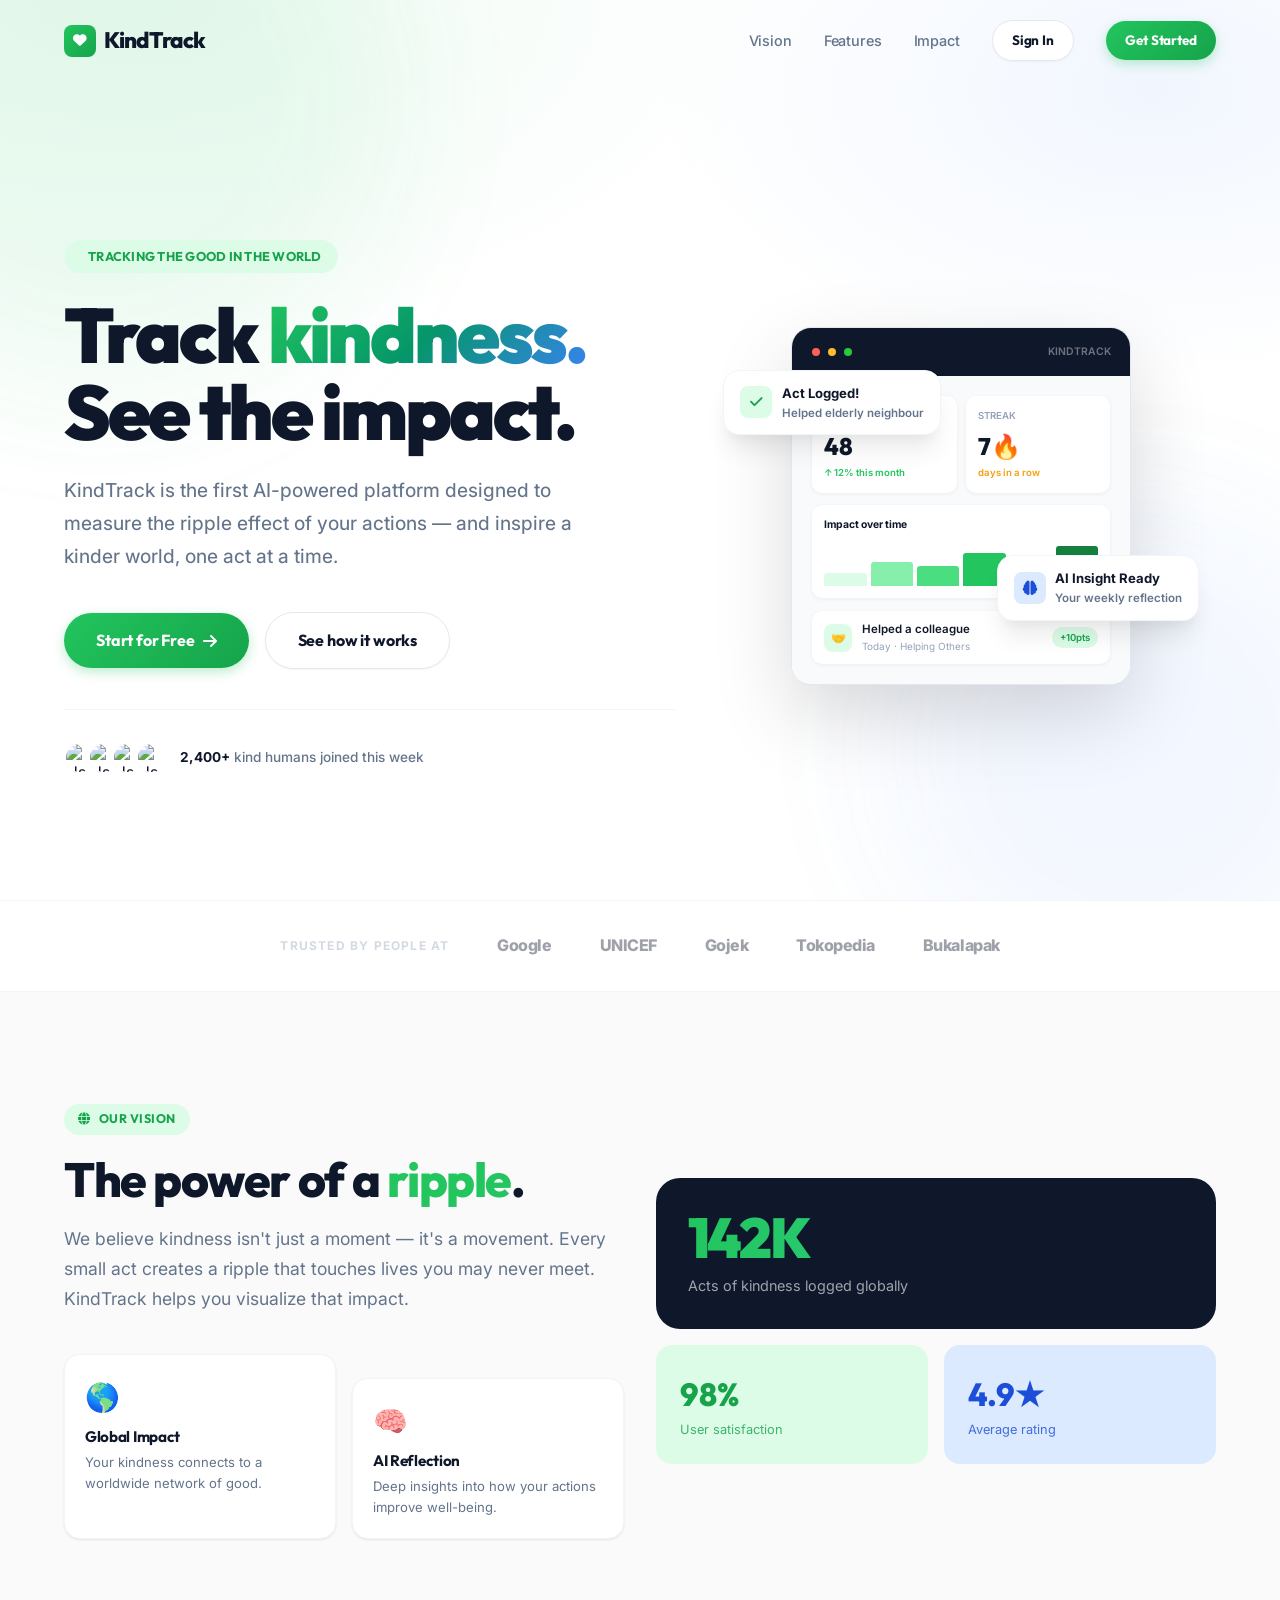
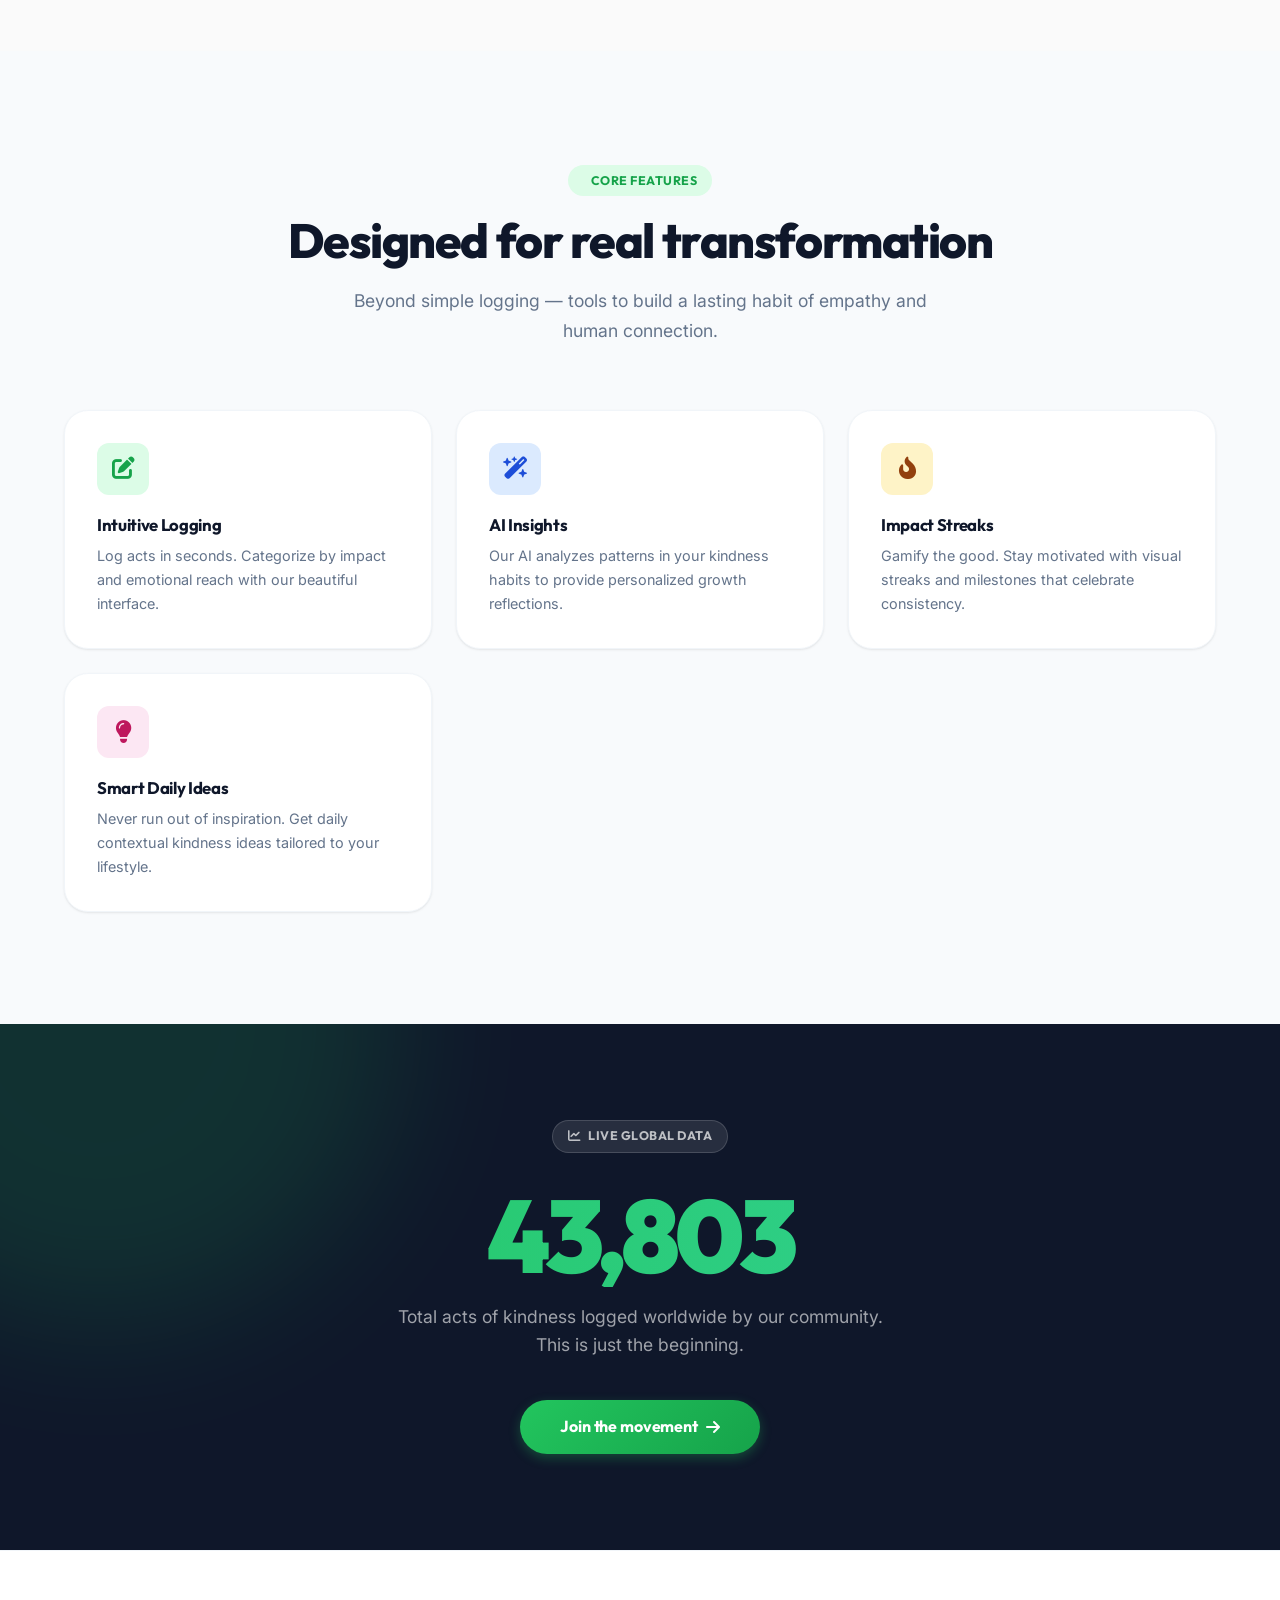
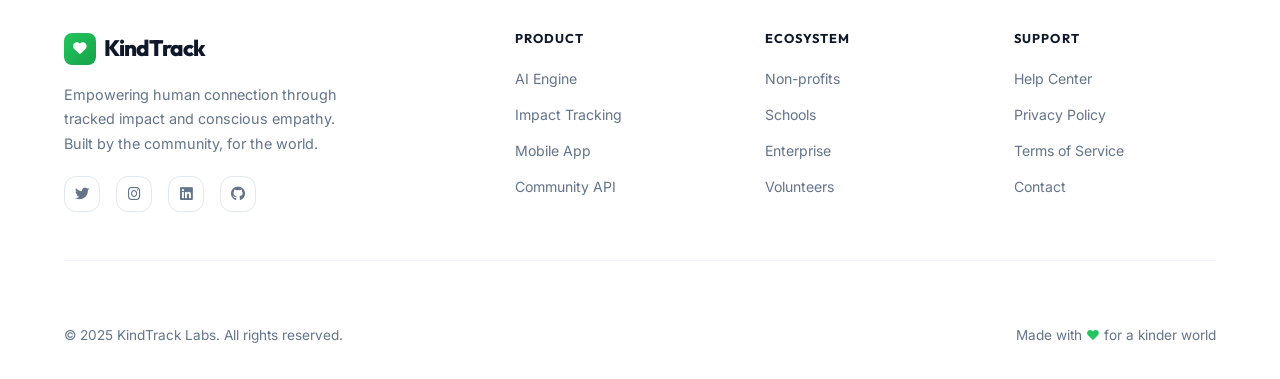
==== public/index.html @ 36ba89dd "initial comit" ====
<!DOCTYPE html>
<html lang="en">

<head>
    <meta charset="UTF-8">
    <meta name="viewport" content="width=device-width, initial-scale=1.0">
    <title>KindTrack | Track Kindness. See the Impact.</title>
    <meta name="description"
        content="KindTrack helps you build a habit of kindness with AI insights and real impact tracking. Join 2,000+ kind humans.">
    <link rel="preconnect" href="https://fonts.googleapis.com">
    <link rel="preconnect" href="https://fonts.gstatic.com" crossorigin>
    <link
        href="https://fonts.googleapis.com/css2?family=Inter:ital,opsz,wght@0,14..32,400;0,14..32,500;0,14..32,600;0,14..32,700&family=Outfit:wght@600;700;800;900&display=swap"
        rel="stylesheet">
    <link rel="stylesheet" href="https://cdnjs.cloudflare.com/ajax/libs/font-awesome/6.5.0/css/all.min.css">
    <link rel="stylesheet" href="css/style.css">
</head>

<body>

    <!-- Navbar -->
    <nav class="navbar" id="navbar">
        <div class="container flex items-center justify-between">
            <a href="index.html" class="logo">
                <div class="logo-icon"><i class="fas fa-heart"></i></div>
                KindTrack
            </a>
            <div class="nav-links">
                <a href="#vision" class="nav-link">Vision</a>
                <a href="#features" class="nav-link">Features</a>
                <a href="#impact" class="nav-link">Impact</a>
                <a href="pages/login.html" class="btn btn-outline"
                    style="padding:0.55rem 1.2rem; font-size:0.85rem;">Sign In</a>
                <a href="pages/login.html" class="btn btn-primary"
                    style="padding:0.55rem 1.2rem; font-size:0.85rem;">Get Started</a>
            </div>
        </div>
    </nav>

    <!-- Hero -->
    <section class="hero">
        <div class="blob" style="width:600px;height:600px;background:rgba(34,197,94,0.12);top:-200px;left:-200px;">
        </div>
        <div class="blob" style="width:500px;height:500px;background:rgba(59,130,246,0.1);bottom:-100px;right:-100px;">
        </div>

        <div class="container" style="width:100%;">
            <div class="flex items-center gap-4" style="padding:3rem 0 2rem;">

                <!-- Left -->
                <div class="hero-content animate-fade-up" style="flex:1.2; z-index:1;">
                    <div class="hero-eyebrow">
                        <i class="fas fa-sparkles"></i> Tracking the Good in the World
                    </div>
                    <h1 class="hero-title">
                        Track <span class="gradient-text">kindness.</span><br>
                        See the impact.
                    </h1>
                    <p class="hero-subtitle">
                        KindTrack is the first AI-powered platform designed to measure the ripple effect of your actions
                        — and inspire a kinder world, one act at a time.
                    </p>
                    <div class="hero-actions">
                        <a href="pages/login.html" class="btn btn-primary" style="font-size:1rem; padding:0.9rem 2rem;">
                            Start for Free <i class="fas fa-arrow-right"></i>
                        </a>
                        <a href="#features" class="btn btn-outline" style="font-size:1rem; padding:0.9rem 2rem;">
                            See how it works
                        </a>
                    </div>

                    <div class="hero-social-proof animate-fade-up stagger-3">
                        <div class="avatar-stack">
                            <img src="https://ui-avatars.com/api/?name=JS&background=22C55E&color=fff" alt="User">
                            <img src="https://ui-avatars.com/api/?name=AM&background=3B82F6&color=fff" alt="User">
                            <img src="https://ui-avatars.com/api/?name=RK&background=F59E0B&color=fff" alt="User">
                            <img src="https://ui-avatars.com/api/?name=DP&background=EC4899&color=fff" alt="User">
                        </div>
                        <p class="social-proof-text"><strong>2,400+</strong> kind humans joined this week</p>
                    </div>
                </div>

                <!-- Right Visual -->
                <div class="hero-visual animate-fade-up stagger-2">
                    <div class="hero-app-preview">
                        <!-- Badge top-left -->
                        <div class="hero-badge hero-badge-1">
                            <div class="hero-badge-icon" style="background:#dcfce7;color:#16a34a;">
                                <i class="fas fa-check"></i>
                            </div>
                            <div>
                                <div style="font-weight:700;font-size:0.82rem;color:#0f172a;">Act Logged!</div>
                                <div style="font-size:0.72rem;color:#64748b;">Helped elderly neighbour</div>
                            </div>
                        </div>

                        <!-- Dashboard mockup image placeholder -->
                        <div
                            style="width:340px;background:white;border-radius:20px;box-shadow:0 30px 80px rgba(0,0,0,0.15);overflow:hidden;border:1px solid #e2e8f0;">
                            <!-- Mini topbar -->
                            <div
                                style="background:#0f172a;padding:1rem 1.2rem;display:flex;align-items:center;gap:0.5rem;">
                                <div style="width:8px;height:8px;border-radius:50%;background:#ff5f56;"></div>
                                <div style="width:8px;height:8px;border-radius:50%;background:#ffbd2e;"></div>
                                <div style="width:8px;height:8px;border-radius:50%;background:#27c93f;"></div>
                                <span
                                    style="margin-left:auto;color:rgba(255,255,255,0.4);font-size:0.65rem;font-weight:600;">KINDTRACK</span>
                            </div>
                            <!-- Mini content -->
                            <div style="padding:1.25rem;background:#f8fafc;">
                                <div
                                    style="display:grid;grid-template-columns:1fr 1fr;gap:0.6rem;margin-bottom:0.8rem;">
                                    <div
                                        style="background:white;border-radius:10px;padding:0.75rem;box-shadow:0 1px 4px rgba(0,0,0,0.06);">
                                        <div
                                            style="font-size:0.6rem;color:#94a3b8;font-weight:600;margin-bottom:0.2rem;">
                                            TOTAL ACTS</div>
                                        <div
                                            style="font-size:1.5rem;font-weight:800;color:#0f172a;font-family:'Outfit',sans-serif;">
                                            48</div>
                                        <div style="font-size:0.6rem;color:#22c55e;font-weight:600;">↑ 12% this month
                                        </div>
                                    </div>
                                    <div
                                        style="background:white;border-radius:10px;padding:0.75rem;box-shadow:0 1px 4px rgba(0,0,0,0.06);">
                                        <div
                                            style="font-size:0.6rem;color:#94a3b8;font-weight:600;margin-bottom:0.2rem;">
                                            STREAK</div>
                                        <div
                                            style="font-size:1.5rem;font-weight:800;color:#0f172a;font-family:'Outfit',sans-serif;">
                                            7🔥</div>
                                        <div style="font-size:0.6rem;color:#f59e0b;font-weight:600;">days in a row</div>
                                    </div>
                                </div>
                                <!-- Mini chart -->
                                <div
                                    style="background:white;border-radius:10px;padding:0.75rem;margin-bottom:0.8rem;box-shadow:0 1px 4px rgba(0,0,0,0.06);">
                                    <div style="font-size:0.65rem;font-weight:700;color:#0f172a;margin-bottom:0.5rem;">
                                        Impact over time</div>
                                    <div style="display:flex;align-items:flex-end;gap:4px;height:44px;">
                                        <div style="flex:1;background:#dcfce7;border-radius:3px 3px 0 0;height:30%;">
                                        </div>
                                        <div style="flex:1;background:#86efac;border-radius:3px 3px 0 0;height:55%;">
                                        </div>
                                        <div style="flex:1;background:#4ade80;border-radius:3px 3px 0 0;height:45%;">
                                        </div>
                                        <div style="flex:1;background:#22c55e;border-radius:3px 3px 0 0;height:75%;">
                                        </div>
                                        <div style="flex:1;background:#16a34a;border-radius:3px 3px 0 0;height:65%;">
                                        </div>
                                        <div style="flex:1;background:#15803d;border-radius:3px 3px 0 0;height:90%;">
                                        </div>
                                    </div>
                                </div>
                                <!-- Recent item -->
                                <div
                                    style="background:white;border-radius:10px;padding:0.6rem 0.75rem;box-shadow:0 1px 4px rgba(0,0,0,0.06);display:flex;align-items:center;gap:0.6rem;">
                                    <div
                                        style="width:28px;height:28px;border-radius:8px;background:#dcfce7;display:flex;align-items:center;justify-content:center;font-size:0.75rem;">
                                        🤝</div>
                                    <div>
                                        <div style="font-size:0.72rem;font-weight:600;color:#0f172a;">Helped a colleague
                                        </div>
                                        <div style="font-size:0.62rem;color:#94a3b8;">Today · Helping Others</div>
                                    </div>
                                    <span
                                        style="margin-left:auto;font-size:0.6rem;background:#dcfce7;color:#16a34a;padding:0.2rem 0.5rem;border-radius:99px;font-weight:600;">+10pts</span>
                                </div>
                            </div>
                        </div>

                        <!-- Badge bottom-right -->
                        <div class="hero-badge hero-badge-2">
                            <div class="hero-badge-icon" style="background:#dbeafe;color:#1d4ed8;">
                                <i class="fas fa-brain"></i>
                            </div>
                            <div>
                                <div style="font-weight:700;font-size:0.82rem;color:#0f172a;">AI Insight Ready</div>
                                <div style="font-size:0.72rem;color:#64748b;">Your weekly reflection</div>
                            </div>
                        </div>
                    </div>
                </div>
            </div>
        </div>
    </section>

    <!-- Trusted by -->
    <div style="border-top:1px solid #f1f5f9;border-bottom:1px solid #f1f5f9;padding:2rem 0;background:white;">
        <div class="container">
            <div class="flex items-center justify-between"
                style="opacity:0.4;gap:3rem;flex-wrap:wrap;justify-content:center;">
                <span
                    style="font-size:0.75rem;font-weight:700;letter-spacing:0.1em;text-transform:uppercase;color:#94a3b8;">Trusted
                    by people at</span>
                <span style="font-weight:800;font-size:1rem;letter-spacing:-0.03em;">Google</span>
                <span style="font-weight:800;font-size:1rem;letter-spacing:-0.03em;">UNICEF</span>
                <span style="font-weight:800;font-size:1rem;letter-spacing:-0.03em;">Gojek</span>
                <span style="font-weight:800;font-size:1rem;letter-spacing:-0.03em;">Tokopedia</span>
                <span style="font-weight:800;font-size:1rem;letter-spacing:-0.03em;">Bukalapak</span>
            </div>
        </div>
    </div>

    <!-- Vision Section -->
    <section id="vision" class="section" style="background:#fafafa;">
        <div class="container">
            <div class="flex items-center gap-4" style="flex-wrap:wrap;">
                <div style="flex:1;min-width:280px;" class="animate-fade-up">
                    <div class="section-eyebrow"><i class="fas fa-globe"></i> Our Vision</div>
                    <h2 class="section-title">The power of a <span style="color:var(--primary);">ripple</span>.</h2>
                    <p class="section-subtitle" style="text-align:left;">We believe kindness isn't just a moment — it's
                        a movement. Every small act creates a ripple that touches lives you may never meet. KindTrack
                        helps you visualize that impact.</p>
                    <div style="display:grid;grid-template-columns:1fr 1fr;gap:1rem;margin-top:2.5rem;">
                        <div
                            style="padding:1.25rem;background:white;border-radius:var(--r-lg);border:1px solid var(--border-light);box-shadow:var(--shadow-sm);">
                            <div style="font-size:1.75rem;margin-bottom:0.5rem;">🌎</div>
                            <h4 style="font-size:0.95rem;margin-bottom:0.35rem;">Global Impact</h4>
                            <p style="font-size:0.82rem;color:var(--text-muted);line-height:1.6;">Your kindness connects
                                to a worldwide network of good.</p>
                        </div>
                        <div
                            style="padding:1.25rem;background:white;border-radius:var(--r-lg);border:1px solid var(--border-light);box-shadow:var(--shadow-sm);margin-top:1.5rem;">
                            <div style="font-size:1.75rem;margin-bottom:0.5rem;">🧠</div>
                            <h4 style="font-size:0.95rem;margin-bottom:0.35rem;">AI Reflection</h4>
                            <p style="font-size:0.82rem;color:var(--text-muted);line-height:1.6;">Deep insights into how
                                your actions improve well-being.</p>
                        </div>
                    </div>
                </div>

                <div style="flex:1;min-width:280px;display:flex;flex-direction:column;gap:1rem;"
                    class="animate-fade-up stagger-2">
                    <div style="background:var(--text);color:white;padding:2rem;border-radius:var(--r-xl);">
                        <div
                            style="font-family:var(--font-heading);font-size:3.5rem;font-weight:900;letter-spacing:-0.05em;line-height:1;background:linear-gradient(90deg,var(--primary),#34d399);-webkit-background-clip:text;-webkit-text-fill-color:transparent;background-clip:text;">
                            142K</div>
                        <div style="font-size:0.9rem;opacity:0.6;margin-top:0.5rem;">Acts of kindness logged globally
                        </div>
                    </div>
                    <div style="display:grid;grid-template-columns:1fr 1fr;gap:1rem;">
                        <div style="background:var(--primary-soft);padding:1.5rem;border-radius:var(--r-lg);">
                            <div
                                style="font-family:var(--font-heading);font-size:2rem;font-weight:800;color:var(--primary-dark);">
                                98%</div>
                            <div style="font-size:0.8rem;color:var(--primary-dark);opacity:0.8;">User satisfaction</div>
                        </div>
                        <div style="background:var(--secondary-soft);padding:1.5rem;border-radius:var(--r-lg);">
                            <div style="font-family:var(--font-heading);font-size:2rem;font-weight:800;color:#1d4ed8;">
                                4.9★</div>
                            <div style="font-size:0.8rem;color:#1d4ed8;opacity:0.8;">Average rating</div>
                        </div>
                    </div>
                </div>
            </div>
        </div>
    </section>

    <!-- Features -->
    <section id="features" class="section">
        <div class="container">
            <div class="text-center" style="margin-bottom:4rem;">
                <div class="section-eyebrow" style="display:inline-flex;"><i class="fas fa-stars"></i> Core Features
                </div>
                <h2 class="section-title">Designed for real transformation</h2>
                <p class="section-subtitle" style="margin:0 auto;">Beyond simple logging — tools to build a lasting
                    habit of empathy and human connection.</p>
            </div>

            <div class="features-grid">
                <div class="feature-card animate-fade-up stagger-1">
                    <div class="feature-icon" style="background:#dcfce7;color:#16a34a;">
                        <i class="fas fa-pen-to-square"></i>
                    </div>
                    <h3>Intuitive Logging</h3>
                    <p>Log acts in seconds. Categorize by impact and emotional reach with our beautiful interface.</p>
                </div>
                <div class="feature-card animate-fade-up stagger-2">
                    <div class="feature-icon" style="background:#dbeafe;color:#1d4ed8;">
                        <i class="fas fa-wand-magic-sparkles"></i>
                    </div>
                    <h3>AI Insights</h3>
                    <p>Our AI analyzes patterns in your kindness habits to provide personalized growth reflections.</p>
                </div>
                <div class="feature-card animate-fade-up stagger-3">
                    <div class="feature-icon" style="background:#fef3c7;color:#92400e;">
                        <i class="fas fa-fire-flame-curved"></i>
                    </div>
                    <h3>Impact Streaks</h3>
                    <p>Gamify the good. Stay motivated with visual streaks and milestones that celebrate consistency.
                    </p>
                </div>
                <div class="feature-card animate-fade-up stagger-4">
                    <div class="feature-icon" style="background:#fce7f3;color:#be185d;">
                        <i class="fas fa-lightbulb"></i>
                    </div>
                    <h3>Smart Daily Ideas</h3>
                    <p>Never run out of inspiration. Get daily contextual kindness ideas tailored to your lifestyle.</p>
                </div>
            </div>
        </div>
    </section>

    <!-- Stats Banner -->
    <section id="impact" class="stats-banner">
        <div class="blob" style="width:600px;height:600px;background:rgba(34,197,94,1);top:-300px;left:-200px;"></div>
        <div class="container text-center" style="position:relative;z-index:1;">
            <div class="section-eyebrow"
                style="display:inline-flex;background:rgba(255,255,255,0.1);color:rgba(255,255,255,0.7);border:1px solid rgba(255,255,255,0.15);">
                <i class="fas fa-chart-line"></i> Live Global Data
            </div>
            <div class="banner-number" id="global-counter" style="margin:1rem 0;">0</div>
            <p class="banner-desc">Total acts of kindness logged worldwide by our community. This is just the beginning.
            </p>
            <div style="margin-top:2.5rem;">
                <a href="pages/login.html" class="btn btn-primary" style="font-size:1rem;padding:0.9rem 2.5rem;">
                    Join the movement <i class="fas fa-arrow-right"></i>
                </a>
            </div>
        </div>
    </section>

    <!-- Footer -->
    <footer class="footer">
        <div class="container">
            <div class="footer-grid">
                <div class="footer-brand">
                    <a href="index.html" class="logo">
                        <div class="logo-icon"><i class="fas fa-heart"></i></div>
                        KindTrack
                    </a>
                    <p>Empowering human connection through tracked impact and conscious empathy. Built by the community,
                        for the world.</p>
                    <div class="footer-socials" style="margin-top:1.25rem;">
                        <a href="#"><i class="fab fa-twitter"></i></a>
                        <a href="#"><i class="fab fa-instagram"></i></a>
                        <a href="#"><i class="fab fa-linkedin"></i></a>
                        <a href="#"><i class="fab fa-github"></i></a>
                    </div>
                </div>
                <div class="footer-col">
                    <h4>Product</h4>
                    <ul>
                        <li><a href="#">AI Engine</a></li>
                        <li><a href="#">Impact Tracking</a></li>
                        <li><a href="#">Mobile App</a></li>
                        <li><a href="#">Community API</a></li>
                    </ul>
                </div>
                <div class="footer-col">
                    <h4>Ecosystem</h4>
                    <ul>
                        <li><a href="#">Non-profits</a></li>
                        <li><a href="#">Schools</a></li>
                        <li><a href="#">Enterprise</a></li>
                        <li><a href="#">Volunteers</a></li>
                    </ul>
                </div>
                <div class="footer-col">
                    <h4>Support</h4>
                    <ul>
                        <li><a href="#">Help Center</a></li>
                        <li><a href="#">Privacy Policy</a></li>
                        <li><a href="#">Terms of Service</a></li>
                        <li><a href="#">Contact</a></li>
                    </ul>
                </div>
            </div>
            <div class="footer-bottom">
                <p>© 2025 KindTrack Labs. All rights reserved.</p>
                <p>Made with <span style="color:var(--primary);">♥</span> for a kinder world</p>
            </div>
        </div>
    </footer>

    <script>
        // Navbar scroll
        const navbar = document.getElementById('navbar');
        window.addEventListener('scroll', () => {
            navbar.classList.toggle('scrolled', window.scrollY > 20);
        });

        // Counter animation
        function animateCounter(el, target, duration = 2000) {
            let start = 0;
            const step = target / (duration / 16);
            const timer = setInterval(() => {
                start += step;
                if (start >= target) { el.textContent = target.toLocaleString(); clearInterval(timer); return; }
                el.textContent = Math.floor(start).toLocaleString();
            }, 16);
        }

        const counterEl = document.getElementById('global-counter');
        const observer = new IntersectionObserver((entries) => {
            entries.forEach(e => { if (e.isIntersecting) { animateCounter(counterEl, 142847); observer.disconnect(); } });
        }, { threshold: 0.4 });
        observer.observe(counterEl);

        // Scroll reveal
        const reveals = document.querySelectorAll('.animate-fade-up');
        const revealObs = new IntersectionObserver((entries) => {
            entries.forEach(e => { if (e.isIntersecting) e.target.style.opacity = '1'; });
        }, { threshold: 0.1 });
        reveals.forEach(r => { r.style.opacity = '0'; revealObs.observe(r); });
    </script>

    <script src="js/app.js"></script>
</body>

</html>
---- public/css/style.css ----
/* =========================================================
   KindTrack Design System — Production Edition
   ========================================================= */

@import url('https://fonts.googleapis.com/css2?family=Inter:wght@400;450;500;600;700&family=Outfit:wght@600;700;800;900&display=swap');

:root {
    /* Brand Colors */
    --primary: #22C55E;
    --primary-dark: #16a34a;
    --primary-soft: #dcfce7;
    --primary-glow: rgba(34, 197, 94, 0.3);
    --secondary: #3B82F6;
    --secondary-soft: #dbeafe;
    --accent: #F59E0B;

    /* Neutrals */
    --bg: #F8FAFC;
    --bg-2: #F1F5F9;
    --white: #FFFFFF;
    --border: #E2E8F0;
    --border-light: #F1F5F9;

    /* Text */
    --text: #0F172A;
    --text-muted: #64748B;
    --text-light: #94A3B8;

    /* Sidebar */
    --sidebar-bg: #0F172A;
    --sidebar-text: #94A3B8;
    --sidebar-active: rgba(34, 197, 94, 0.12);
    --sidebar-hover: rgba(255, 255, 255, 0.05);

    /* Shadows */
    --shadow-xs: 0 1px 2px rgba(0, 0, 0, 0.04);
    --shadow-sm: 0 1px 3px rgba(0, 0, 0, 0.06), 0 1px 2px rgba(0, 0, 0, 0.04);
    --shadow-md: 0 4px 6px -1px rgba(0, 0, 0, 0.07), 0 2px 4px -1px rgba(0, 0, 0, 0.04);
    --shadow-lg: 0 10px 15px -3px rgba(0, 0, 0, 0.07), 0 4px 6px -2px rgba(0, 0, 0, 0.03);
    --shadow-xl: 0 20px 25px -5px rgba(0, 0, 0, 0.08), 0 10px 10px -5px rgba(0, 0, 0, 0.03);
    --shadow-premium: 0 30px 60px -12px rgba(50, 50, 93, 0.12), 0 18px 36px -18px rgba(0, 0, 0, 0.12);

    /* Radius */
    --r-sm: 0.5rem;
    --r-md: 0.75rem;
    --r-lg: 1rem;
    --r-xl: 1.5rem;
    --r-2xl: 2rem;
    --r-full: 9999px;

    /* Typography */
    --font-body: 'Inter', -apple-system, sans-serif;
    --font-heading: 'Outfit', sans-serif;

    /* Transitions */
    --ease: cubic-bezier(0.4, 0, 0.2, 1);
    --ease-spring: cubic-bezier(0.34, 1.56, 0.64, 1);
}

/* ─── Reset ──────────────────────────────────────────────── */
*,
*::before,
*::after {
    margin: 0;
    padding: 0;
    box-sizing: border-box;
}

html {
    scroll-behavior: smooth;
    -webkit-font-smoothing: antialiased;
}

body {
    font-family: var(--font-body);
    background: var(--bg);
    color: var(--text);
    line-height: 1.6;
    overflow-x: hidden;
}

h1,
h2,
h3,
h4,
h5,
h6 {
    font-family: var(--font-heading);
    line-height: 1.2;
    letter-spacing: -0.02em;
}

a {
    text-decoration: none;
    color: inherit;
    transition: all 0.2s var(--ease);
}

button {
    cursor: pointer;
    border: none;
    outline: none;
    background: none;
    font-family: inherit;
}

ul {
    list-style: none;
}

img {
    max-width: 100%;
    display: block;
}

textarea {
    resize: vertical;
}

/* ─── Utilities ──────────────────────────────────────────── */
.container {
    max-width: 1200px;
    margin: 0 auto;
    padding: 0 1.5rem;
}

.flex {
    display: flex;
}

.flex-col {
    flex-direction: column;
}

.items-center {
    align-items: center;
}

.justify-between {
    justify-content: space-between;
}

.justify-center {
    justify-content: center;
}

.gap-1 {
    gap: 0.5rem;
}

.gap-2 {
    gap: 1rem;
}

.gap-3 {
    gap: 1.5rem;
}

.gap-4 {
    gap: 2rem;
}

.text-center {
    text-align: center;
}

.text-muted {
    color: var(--text-muted);
}

.font-semibold {
    font-weight: 600;
}

.w-full {
    width: 100%;
}

.mt-2 {
    margin-top: 1rem;
}

.mt-3 {
    margin-top: 1.5rem;
}

.mb-2 {
    margin-bottom: 1rem;
}

.py-4 {
    padding-top: 2rem;
    padding-bottom: 2rem;
}

.py-8 {
    padding-top: 4rem;
    padding-bottom: 4rem;
}

/* ─── Buttons ────────────────────────────────────────────── */
.btn {
    display: inline-flex;
    align-items: center;
    gap: 0.5rem;
    padding: 0.7rem 1.5rem;
    border-radius: var(--r-full);
    font-family: var(--font-heading);
    font-weight: 700;
    font-size: 0.9rem;
    letter-spacing: -0.01em;
    transition: all 0.2s var(--ease);
    white-space: nowrap;
    cursor: pointer;
}

.btn-primary {
    background: linear-gradient(135deg, var(--primary), var(--primary-dark));
    color: #fff;
    box-shadow: 0 4px 12px var(--primary-glow);
}

.btn-primary:hover {
    transform: translateY(-2px);
    box-shadow: 0 8px 20px var(--primary-glow);
}

.btn-primary:active {
    transform: translateY(0);
}

.btn-secondary {
    background: var(--secondary);
    color: #fff;
    box-shadow: 0 4px 12px rgba(59, 130, 246, 0.25);
}

.btn-secondary:hover {
    transform: translateY(-2px);
    filter: brightness(1.1);
}

.btn-outline {
    background: var(--white);
    color: var(--text);
    border: 1px solid var(--border);
    box-shadow: var(--shadow-xs);
}

.btn-outline:hover {
    border-color: var(--primary);
    color: var(--primary);
    transform: translateY(-1px);
}

.btn-ghost {
    background: transparent;
    color: var(--text-muted);
    padding: 0.5rem 0.75rem;
}

.btn-ghost:hover {
    background: var(--bg-2);
    color: var(--text);
}

.btn-danger {
    background: #fef2f2;
    color: #ef4444;
    border: 1px solid #fecaca;
}

.btn-danger:hover {
    background: #ef4444;
    color: white;
}

.btn:disabled {
    opacity: 0.7;
    cursor: not-allowed;
    transform: none !important;
}

/* ─── Badges ─────────────────────────────────────────────── */
.badge {
    display: inline-flex;
    align-items: center;
    gap: 0.35rem;
    padding: 0.3rem 0.75rem;
    border-radius: var(--r-full);
    font-size: 0.78rem;
    font-weight: 600;
    font-family: var(--font-heading);
}

.badge-green {
    background: var(--primary-soft);
    color: var(--primary-dark);
}

.badge-blue {
    background: var(--secondary-soft);
    color: #1d4ed8;
}

.badge-yellow {
    background: #fef3c7;
    color: #92400e;
}

.badge-pink {
    background: #fce7f3;
    color: #be185d;
}

.badge-purple {
    background: #ede9fe;
    color: #6d28d9;
}

/* ─── Cards ──────────────────────────────────────────────── */
.card {
    background: var(--white);
    border: 1px solid var(--border-light);
    border-radius: var(--r-xl);
    box-shadow: var(--shadow-sm);
}

.glass-card {
    background: rgba(255, 255, 255, 0.8);
    backdrop-filter: blur(16px);
    -webkit-backdrop-filter: blur(16px);
    border: 1px solid rgba(255, 255, 255, 0.6);
    border-radius: var(--r-xl);
    box-shadow: var(--shadow-md);
}

/* ─── Forms ──────────────────────────────────────────────── */
.form-group {
    margin-bottom: 1.25rem;
}

.form-label {
    display: block;
    font-size: 0.85rem;
    font-weight: 600;
    color: var(--text);
    margin-bottom: 0.5rem;
    letter-spacing: -0.01em;
}

.form-control {
    width: 100%;
    padding: 0.75rem 1rem;
    border: 1.5px solid var(--border);
    border-radius: var(--r-md);
    font-family: var(--font-body);
    font-size: 0.925rem;
    color: var(--text);
    background: var(--white);
    transition: all 0.2s var(--ease);
    -webkit-appearance: none;
}

.form-control::placeholder {
    color: var(--text-light);
}

.form-control:focus {
    outline: none;
    border-color: var(--primary);
    box-shadow: 0 0 0 3px var(--primary-glow);
}

.form-control.error {
    border-color: #ef4444;
    box-shadow: 0 0 0 3px rgba(239, 68, 68, 0.1);
}

.form-hint {
    font-size: 0.78rem;
    color: var(--text-muted);
    margin-top: 0.35rem;
}

/* ─── Animations ─────────────────────────────────────────── */
@keyframes fadeUp {
    from {
        opacity: 0;
        transform: translateY(20px);
    }

    to {
        opacity: 1;
        transform: translateY(0);
    }
}

@keyframes fadeIn {
    from {
        opacity: 0;
    }

    to {
        opacity: 1;
    }
}

@keyframes float {

    0%,
    100% {
        transform: translateY(0) rotate(0deg);
    }

    50% {
        transform: translateY(-16px) rotate(1.5deg);
    }
}

@keyframes pulse-ring {
    0% {
        transform: scale(0.95);
        box-shadow: 0 0 0 0 var(--primary-glow);
    }

    70% {
        transform: scale(1);
        box-shadow: 0 0 0 10px transparent;
    }

    100% {
        transform: scale(0.95);
        box-shadow: 0 0 0 0 transparent;
    }
}

@keyframes slideIn {
    from {
        transform: translateX(120%);
        opacity: 0;
    }

    to {
        transform: translateX(0);
        opacity: 1;
    }
}

@keyframes slideOut {
    from {
        transform: translateX(0);
        opacity: 1;
    }

    to {
        transform: translateX(120%);
        opacity: 0;
    }
}

@keyframes spin {
    to {
        transform: rotate(360deg);
    }
}

.animate-fade-up {
    animation: fadeUp 0.6s var(--ease) both;
}

.stagger-1 {
    animation-delay: 0.08s;
}

.stagger-2 {
    animation-delay: 0.16s;
}

.stagger-3 {
    animation-delay: 0.24s;
}

.stagger-4 {
    animation-delay: 0.32s;
}

/* ─── Navbar ─────────────────────────────────────────────── */
.navbar {
    position: fixed;
    top: 0;
    left: 0;
    right: 0;
    z-index: 1000;
    padding: 1.25rem 0;
    transition: all 0.35s var(--ease);
}

.navbar.scrolled {
    padding: 0.75rem 0;
    background: rgba(255, 255, 255, 0.88);
    backdrop-filter: blur(20px);
    -webkit-backdrop-filter: blur(20px);
    border-bottom: 1px solid rgba(0, 0, 0, 0.06);
    box-shadow: 0 1px 20px rgba(0, 0, 0, 0.05);
}

.logo {
    font-family: var(--font-heading);
    font-size: 1.4rem;
    font-weight: 800;
    color: var(--text);
    display: inline-flex;
    align-items: center;
    gap: 0.5rem;
    letter-spacing: -0.04em;
}

.logo .logo-icon {
    width: 32px;
    height: 32px;
    background: linear-gradient(135deg, var(--primary), var(--primary-dark));
    border-radius: 8px;
    display: flex;
    align-items: center;
    justify-content: center;
    color: white;
    font-size: 0.85rem;
}

.nav-links {
    display: flex;
    align-items: center;
    gap: 2rem;
}

.nav-link {
    font-size: 0.9rem;
    font-weight: 500;
    color: var(--text-muted);
    letter-spacing: -0.01em;
}

.nav-link:hover {
    color: var(--text);
}

/* ─── Hero ───────────────────────────────────────────────── */
.hero {
    min-height: 100vh;
    padding-top: 6rem;
    display: flex;
    align-items: center;
    position: relative;
    overflow: hidden;
    background:
        radial-gradient(ellipse 80% 60% at 10% 0%, rgba(34, 197, 94, 0.07) 0%, transparent 65%),
        radial-gradient(ellipse 60% 50% at 90% 10%, rgba(59, 130, 246, 0.07) 0%, transparent 65%),
        var(--white);
}

.hero-eyebrow {
    display: inline-flex;
    align-items: center;
    gap: 0.5rem;
    padding: 0.4rem 1rem;
    background: var(--primary-soft);
    color: var(--primary-dark);
    border-radius: var(--r-full);
    font-size: 0.8rem;
    font-weight: 700;
    font-family: var(--font-heading);
    letter-spacing: 0.02em;
    text-transform: uppercase;
    margin-bottom: 1.5rem;
}

.hero-title {
    font-size: clamp(3rem, 6vw, 5rem);
    font-weight: 900;
    letter-spacing: -0.04em;
    line-height: 1.0;
    color: var(--text);
    margin-bottom: 1.5rem;
}

.hero-title .gradient-text {
    background: linear-gradient(135deg, var(--primary) 0%, #059669 50%, var(--secondary) 100%);
    -webkit-background-clip: text;
    -webkit-text-fill-color: transparent;
    background-clip: text;
}

.hero-subtitle {
    font-size: 1.2rem;
    color: var(--text-muted);
    line-height: 1.7;
    max-width: 520px;
    margin-bottom: 2.5rem;
    font-weight: 450;
}

.hero-actions {
    display: flex;
    align-items: center;
    gap: 1rem;
    flex-wrap: wrap;
}

.hero-social-proof {
    display: flex;
    align-items: center;
    gap: 0.75rem;
    margin-top: 2.5rem;
    padding-top: 2rem;
    border-top: 1px solid var(--border-light);
}

.avatar-stack {
    display: flex;
}

.avatar-stack img {
    width: 32px;
    height: 32px;
    border-radius: 50%;
    border: 2px solid white;
    margin-left: -8px;
    object-fit: cover;
}

.avatar-stack img:first-child {
    margin-left: 0;
}

.social-proof-text {
    font-size: 0.85rem;
    color: var(--text-muted);
    font-weight: 500;
}

.social-proof-text strong {
    color: var(--text);
}

/* Hero visual */
.hero-visual {
    position: relative;
    flex: 1;
    display: flex;
    justify-content: center;
    align-items: center;
}

.hero-app-preview {
    position: relative;
    width: 340px;
    animation: float 7s ease-in-out infinite;
}

.hero-app-preview img {
    width: 100%;
    filter: drop-shadow(0 30px 60px rgba(0, 0, 0, 0.14));
    border-radius: var(--r-xl);
}

.hero-badge {
    position: absolute;
    background: white;
    border-radius: var(--r-lg);
    padding: 0.75rem 1rem;
    box-shadow: var(--shadow-xl);
    display: flex;
    align-items: center;
    gap: 0.6rem;
    font-size: 0.82rem;
    font-weight: 600;
    white-space: nowrap;
    border: 1px solid var(--border-light);
}

.hero-badge-icon {
    width: 32px;
    height: 32px;
    border-radius: 8px;
    display: flex;
    align-items: center;
    justify-content: center;
    font-size: 0.9rem;
}

.hero-badge-1 {
    top: 12%;
    left: -20%;
}

.hero-badge-2 {
    bottom: 18%;
    right: -20%;
}

/* Floating blobs */
.blob {
    position: absolute;
    border-radius: 50%;
    filter: blur(70px);
    z-index: 0;
    pointer-events: none;
    opacity: 0.6;
}

/* ─── Dashboard Preview (Landing) ────────────────────────── */
.app-preview-wrapper {
    position: relative;
    max-width: 1100px;
    margin: 5rem auto 0;
    padding: 0 1.5rem;
}

.app-preview-frame {
    background: white;
    border-radius: var(--r-2xl);
    box-shadow: var(--shadow-premium), 0 0 0 1px rgba(0, 0, 0, 0.04);
    overflow: hidden;
    transform: perspective(1200px) rotateX(4deg);
    transition: transform 0.5s var(--ease);
}

.app-preview-frame:hover {
    transform: perspective(1200px) rotateX(0deg) translateY(-8px);
}

.frame-bar {
    height: 40px;
    background: #f1f5f9;
    display: flex;
    align-items: center;
    padding: 0 1rem;
    gap: 0.4rem;
    border-bottom: 1px solid var(--border-light);
}

.frame-dot {
    width: 10px;
    height: 10px;
    border-radius: 50%;
}

.frame-dot.red {
    background: #ff5f56;
}

.frame-dot.yellow {
    background: #ffbd2e;
}

.frame-dot.green {
    background: #27c93f;
}

.frame-url {
    margin: 0 auto;
    background: white;
    border: 1px solid var(--border);
    border-radius: var(--r-full);
    padding: 0.2rem 1rem;
    font-size: 0.75rem;
    color: var(--text-muted);
    font-family: var(--font-body);
    min-width: 200px;
    text-align: center;
}

.frame-body {
    height: 480px;
    background: var(--bg);
    display: grid;
    grid-template-columns: 200px 1fr;
    overflow: hidden;
}

.frame-sidebar {
    background: var(--sidebar-bg);
    padding: 1.5rem 1rem;
}

.frame-sidebar-logo {
    color: white;
    font-family: var(--font-heading);
    font-weight: 800;
    font-size: 1rem;
    display: flex;
    align-items: center;
    gap: 0.4rem;
    margin-bottom: 2rem;
}

.frame-nav-item {
    height: 32px;
    border-radius: var(--r-md);
    margin-bottom: 0.3rem;
    background: rgba(255, 255, 255, 0.06);
}

.frame-nav-item.active {
    background: rgba(34, 197, 94, 0.15);
}

.frame-main {
    padding: 1.5rem;
}

.frame-stats {
    display: grid;
    grid-template-columns: repeat(4, 1fr);
    gap: 0.75rem;
    margin-bottom: 1rem;
}

.frame-stat {
    background: white;
    border-radius: var(--r-md);
    height: 70px;
    padding: 0.75rem;
}

.frame-chart {
    background: white;
    border-radius: var(--r-lg);
    height: 200px;
    padding: 1rem;
}

.frame-chart-line {
    width: 100%;
    height: 100%;
    background: linear-gradient(to bottom, rgba(34, 197, 94, 0.12), transparent);
    border-radius: var(--r-md);
    position: relative;
    overflow: hidden;
}

/* ─── Sections ───────────────────────────────────────────── */
.section {
    padding: 7rem 0;
}

.section-eyebrow {
    display: inline-flex;
    align-items: center;
    gap: 0.5rem;
    background: var(--primary-soft);
    color: var(--primary-dark);
    padding: 0.35rem 0.9rem;
    border-radius: var(--r-full);
    font-size: 0.78rem;
    font-weight: 700;
    font-family: var(--font-heading);
    letter-spacing: 0.04em;
    text-transform: uppercase;
    margin-bottom: 1rem;
}

.section-title {
    font-size: clamp(2rem, 4vw, 3rem);
    font-weight: 800;
    letter-spacing: -0.03em;
    color: var(--text);
    margin-bottom: 1rem;
}

.section-subtitle {
    font-size: 1.1rem;
    color: var(--text-muted);
    max-width: 600px;
    line-height: 1.7;
}

/* ─── Feature Grid ───────────────────────────────────────── */
.features-grid {
    display: grid;
    grid-template-columns: repeat(auto-fit, minmax(280px, 1fr));
    gap: 1.5rem;
}

.feature-card {
    padding: 2rem;
    border-radius: var(--r-xl);
    background: var(--white);
    border: 1px solid var(--border-light);
    box-shadow: var(--shadow-sm);
    transition: all 0.3s var(--ease);
    position: relative;
    overflow: hidden;
}

.feature-card::before {
    content: '';
    position: absolute;
    inset: 0;
    opacity: 0;
    transition: opacity 0.3s;
    background: radial-gradient(ellipse at top left, var(--primary-soft), transparent 60%);
}

.feature-card:hover {
    transform: translateY(-6px);
    box-shadow: var(--shadow-lg);
}

.feature-card:hover::before {
    opacity: 1;
}

.feature-icon {
    width: 52px;
    height: 52px;
    border-radius: var(--r-md);
    display: flex;
    align-items: center;
    justify-content: center;
    font-size: 1.4rem;
    margin-bottom: 1.25rem;
    position: relative;
}

.feature-card h3 {
    font-size: 1.05rem;
    font-weight: 700;
    margin-bottom: 0.6rem;
    letter-spacing: -0.02em;
}

.feature-card p {
    font-size: 0.9rem;
    color: var(--text-muted);
    line-height: 1.65;
}

/* ─── Stats Banner ───────────────────────────────────────── */
.stats-banner {
    background: var(--text);
    color: white;
    padding: 6rem 0;
    position: relative;
    overflow: hidden;
}

.stats-banner .blob {
    opacity: 0.15;
}

.banner-number {
    font-family: var(--font-heading);
    font-size: clamp(4rem, 8vw, 7rem);
    font-weight: 900;
    letter-spacing: -0.05em;
    line-height: 1;
    background: linear-gradient(90deg, var(--primary), #34d399);
    -webkit-background-clip: text;
    -webkit-text-fill-color: transparent;
    background-clip: text;
}

.banner-desc {
    font-size: 1.1rem;
    opacity: 0.6;
    max-width: 500px;
    margin: 0 auto;
    line-height: 1.6;
}

/* ─── Footer ─────────────────────────────────────────────── */
.footer {
    background: var(--white);
    border-top: 1px solid var(--border-light);
    padding: 5rem 0 2rem;
}

.footer-grid {
    display: grid;
    grid-template-columns: 2fr 1fr 1fr 1fr;
    gap: 3rem;
    margin-bottom: 4rem;
    padding-bottom: 3rem;
    border-bottom: 1px solid var(--border-light);
}

.footer-brand p {
    font-size: 0.9rem;
    color: var(--text-muted);
    line-height: 1.7;
    margin-top: 1rem;
    max-width: 280px;
}

.footer-col h4 {
    font-size: 0.8rem;
    font-weight: 700;
    letter-spacing: 0.08em;
    text-transform: uppercase;
    color: var(--text);
    margin-bottom: 1.25rem;
}

.footer-col li {
    margin-bottom: 0.65rem;
}

.footer-col a {
    font-size: 0.88rem;
    color: var(--text-muted);
}

.footer-col a:hover {
    color: var(--primary);
}

.footer-bottom {
    display: flex;
    justify-content: space-between;
    align-items: center;
    font-size: 0.85rem;
    color: var(--text-muted);
}

.footer-socials {
    display: flex;
    gap: 1rem;
}

.footer-socials a {
    width: 36px;
    height: 36px;
    border: 1px solid var(--border);
    border-radius: var(--r-md);
    display: flex;
    align-items: center;
    justify-content: center;
    color: var(--text-muted);
    font-size: 0.9rem;
    transition: all 0.2s;
}

.footer-socials a:hover {
    border-color: var(--primary);
    color: var(--primary);
}

/* ─── Auth ───────────────────────────────────────────────── */
.auth-page {
    min-height: 100vh;
    display: grid;
    grid-template-columns: 1fr 1fr;
}

.auth-left {
    background: linear-gradient(135deg, var(--text) 0%, #1e293b 100%);
    display: flex;
    flex-direction: column;
    padding: 3rem;
    position: relative;
    overflow: hidden;
}

.auth-left-content {
    margin-top: auto;
    margin-bottom: auto;
    position: relative;
    z-index: 1;
}

.auth-left h2 {
    font-size: 2.5rem;
    color: white;
    margin-bottom: 1rem;
}

.auth-left p {
    color: rgba(255, 255, 255, 0.6);
    line-height: 1.7;
    font-size: 1rem;
}

.auth-left .logo {
    color: white;
}

.auth-left .logo .logo-icon {
    box-shadow: 0 4px 16px var(--primary-glow);
}

.auth-testimonial {
    background: rgba(255, 255, 255, 0.06);
    border: 1px solid rgba(255, 255, 255, 0.1);
    border-radius: var(--r-lg);
    padding: 1.5rem;
    margin-top: 3rem;
}

.auth-testimonial p {
    font-size: 0.95rem;
    color: rgba(255, 255, 255, 0.8);
    font-style: italic;
    margin-bottom: 1rem;
}

.auth-testimonial-author {
    display: flex;
    align-items: center;
    gap: 0.75rem;
}

.auth-testimonial-avatar {
    width: 36px;
    height: 36px;
    border-radius: 50%;
    background: linear-gradient(135deg, var(--primary), var(--secondary));
    display: flex;
    align-items: center;
    justify-content: center;
    color: white;
    font-size: 0.8rem;
    font-weight: 700;
}

.auth-testimonial span {
    font-size: 0.82rem;
    color: rgba(255, 255, 255, 0.5);
}

.auth-right {
    background: var(--bg);
    display: flex;
    align-items: center;
    justify-content: center;
    padding: 3rem;
}

.auth-box {
    width: 100%;
    max-width: 400px;
}

.auth-box h3 {
    font-size: 1.75rem;
    margin-bottom: 0.4rem;
}

.auth-box .auth-desc {
    color: var(--text-muted);
    font-size: 0.9rem;
    margin-bottom: 2rem;
}

.auth-switch {
    text-align: center;
    margin-top: 1.5rem;
    font-size: 0.88rem;
    color: var(--text-muted);
}

.auth-switch a {
    color: var(--primary);
    font-weight: 600;
}

.auth-switch a:hover {
    text-decoration: underline;
}

/* ─── Dashboard Layout ───────────────────────────────────── */
.app-layout {
    display: flex;
    min-height: 100vh;
}

/* Sidebar */
.sidebar {
    width: 240px;
    min-height: 100vh;
    background: var(--sidebar-bg);
    display: flex;
    flex-direction: column;
    padding: 1.5rem 1rem;
    position: fixed;
    top: 0;
    left: 0;
    bottom: 0;
    z-index: 100;
    overflow-y: auto;
    transition: transform 0.3s var(--ease);
}

.sidebar-logo {
    display: flex;
    align-items: center;
    gap: 0.5rem;
    color: white;
    font-family: var(--font-heading);
    font-weight: 800;
    font-size: 1.1rem;
    letter-spacing: -0.03em;
    padding: 0.25rem 0.5rem;
    margin-bottom: 2rem;
}

.sidebar-logo .logo-icon {
    flex-shrink: 0;
}

.sidebar-section-label {
    font-size: 0.68rem;
    letter-spacing: 0.1em;
    text-transform: uppercase;
    color: rgba(255, 255, 255, 0.25);
    font-weight: 600;
    padding: 0 0.5rem;
    margin: 1rem 0 0.4rem;
}

.sidebar-nav {
    flex: 1;
}

.sidebar-item {
    display: flex;
    align-items: center;
    gap: 0.75rem;
    padding: 0.65rem 0.75rem;
    border-radius: var(--r-md);
    color: var(--sidebar-text);
    font-size: 0.88rem;
    font-weight: 500;
    margin-bottom: 0.15rem;
    transition: all 0.15s;
    cursor: pointer;
    border: none;
    background: none;
    width: 100%;
    text-align: left;
    font-family: var(--font-body);
}

.sidebar-item i {
    width: 16px;
    text-align: center;
    font-size: 0.85rem;
    opacity: 0.7;
}

.sidebar-item:hover {
    background: var(--sidebar-hover);
    color: white;
}

.sidebar-item:hover i {
    opacity: 1;
}

.sidebar-item.active {
    background: var(--sidebar-active);
    color: var(--primary);
}

.sidebar-item.active i {
    opacity: 1;
    color: var(--primary);
}

.sidebar-footer {
    padding-top: 1rem;
    border-top: 1px solid rgba(255, 255, 255, 0.06);
    margin-top: 1rem;
}

.sidebar-user {
    display: flex;
    align-items: center;
    gap: 0.75rem;
    padding: 0.75rem;
    margin-bottom: 0.5rem;
}

.sidebar-avatar {
    width: 34px;
    height: 34px;
    border-radius: 50%;
    background: linear-gradient(135deg, var(--primary), var(--secondary));
    display: flex;
    align-items: center;
    justify-content: center;
    color: white;
    font-weight: 700;
    font-size: 0.85rem;
    flex-shrink: 0;
}

.sidebar-user-info {
    overflow: hidden;
}

.sidebar-user-name {
    font-size: 0.85rem;
    font-weight: 600;
    color: white;
    white-space: nowrap;
    overflow: hidden;
    text-overflow: ellipsis;
}

.sidebar-user-role {
    font-size: 0.72rem;
    color: rgba(255, 255, 255, 0.35);
}

/* Main App Area */
.app-main {
    flex: 1;
    margin-left: 240px;
    min-height: 100vh;
    display: flex;
    flex-direction: column;
}

.app-header {
    background: var(--white);
    border-bottom: 1px solid var(--border-light);
    padding: 1.25rem 2rem;
    display: flex;
    align-items: center;
    justify-content: space-between;
    position: sticky;
    top: 0;
    z-index: 50;
}

.app-header h1 {
    font-size: 1.3rem;
    font-weight: 800;
    letter-spacing: -0.03em;
}

.app-header p {
    font-size: 0.85rem;
    color: var(--text-muted);
}

.app-body {
    padding: 2rem;
    flex: 1;
}

/* ─── Dashboard Components ───────────────────────────────── */
.stats-grid {
    display: grid;
    grid-template-columns: repeat(auto-fit, minmax(200px, 1fr));
    gap: 1.25rem;
    margin-bottom: 2rem;
}

.stat-card {
    background: var(--white);
    border: 1px solid var(--border-light);
    border-radius: var(--r-xl);
    padding: 1.5rem;
    box-shadow: var(--shadow-xs);
    display: flex;
    flex-direction: column;
    gap: 0.25rem;
    transition: all 0.2s;
}

.stat-card:hover {
    box-shadow: var(--shadow-md);
    transform: translateY(-2px);
}

.stat-icon {
    width: 40px;
    height: 40px;
    border-radius: var(--r-md);
    display: flex;
    align-items: center;
    justify-content: center;
    font-size: 1rem;
    margin-bottom: 0.75rem;
}

.stat-label {
    font-size: 0.78rem;
    font-weight: 600;
    color: var(--text-muted);
    text-transform: uppercase;
    letter-spacing: 0.05em;
}

.stat-value {
    font-size: 2rem;
    font-weight: 800;
    font-family: var(--font-heading);
    color: var(--text);
    letter-spacing: -0.04em;
    line-height: 1;
    margin: 0.25rem 0;
}

.stat-trend {
    font-size: 0.78rem;
    font-weight: 500;
    display: flex;
    align-items: center;
    gap: 0.25rem;
    color: var(--text-muted);
}

.trend-up {
    color: var(--primary);
}

.trend-down {
    color: #ef4444;
}

.content-grid {
    display: grid;
    grid-template-columns: 2fr 1fr;
    gap: 1.5rem;
}

.content-card {
    background: var(--white);
    border: 1px solid var(--border-light);
    border-radius: var(--r-xl);
    padding: 1.5rem;
    box-shadow: var(--shadow-xs);
}

.card-header {
    display: flex;
    justify-content: space-between;
    align-items: center;
    margin-bottom: 1.25rem;
}

.card-title {
    font-size: 0.95rem;
    font-weight: 700;
    letter-spacing: -0.02em;
}

.card-subtitle {
    font-size: 0.78rem;
    color: var(--text-muted);
    margin-top: 0.15rem;
}

/* Activity Items */
.activity-list {
    display: flex;
    flex-direction: column;
    gap: 0.75rem;
}

.activity-item {
    display: flex;
    align-items: center;
    gap: 0.875rem;
    padding: 0.875rem 1rem;
    border-radius: var(--r-lg);
    background: var(--bg);
    border: 1px solid var(--border-light);
    transition: all 0.2s;
}

.activity-item:hover {
    background: var(--bg-2);
}

.activity-icon {
    width: 38px;
    height: 38px;
    border-radius: var(--r-md);
    display: flex;
    align-items: center;
    justify-content: center;
    font-size: 0.9rem;
    flex-shrink: 0;
}

.activity-details {
    flex: 1;
    min-width: 0;
}

.activity-name {
    font-weight: 600;
    font-size: 0.88rem;
    white-space: nowrap;
    overflow: hidden;
    text-overflow: ellipsis;
}

.activity-date {
    font-size: 0.75rem;
    color: var(--text-muted);
    margin-top: 0.1rem;
}

/* AI Card */
.ai-card {
    background: linear-gradient(135deg, #0f172a 0%, #1e293b 100%);
    color: white;
    border: none;
}

.ai-card .card-title {
    color: white;
}

.ai-icon {
    width: 36px;
    height: 36px;
    background: rgba(34, 197, 94, 0.2);
    border-radius: var(--r-md);
    display: flex;
    align-items: center;
    justify-content: center;
    color: var(--primary);
    font-size: 1rem;
}

.ai-text {
    font-size: 0.9rem;
    line-height: 1.65;
    color: rgba(255, 255, 255, 0.7);
    margin: 1rem 0 1.25rem;
}

.ai-refresh-btn {
    display: inline-flex;
    align-items: center;
    gap: 0.4rem;
    padding: 0.5rem 1rem;
    background: rgba(255, 255, 255, 0.1);
    border: 1px solid rgba(255, 255, 255, 0.12);
    color: white;
    border-radius: var(--r-full);
    font-size: 0.8rem;
    font-weight: 600;
    cursor: pointer;
    transition: all 0.2s;
    font-family: var(--font-body);
}

.ai-refresh-btn:hover {
    background: rgba(255, 255, 255, 0.18);
}

/* Daily Idea */
.daily-idea-card {
    background: linear-gradient(135deg, var(--primary-soft), #eff6ff);
    border: 1px dashed var(--primary);
    border-radius: var(--r-lg);
    padding: 1.25rem;
    margin-top: 1rem;
}

.daily-idea-card p {
    font-size: 0.9rem;
    font-weight: 600;
    color: var(--primary-dark);
    line-height: 1.6;
}

/* Heatmap */
.heatmap {
    display: flex;
    flex-wrap: wrap;
    gap: 3px;
}

.heatmap-cell {
    width: 11px;
    height: 11px;
    border-radius: 2px;
    background: #e2e8f0;
    cursor: pointer;
    transition: transform 0.1s;
}

.heatmap-cell:hover {
    transform: scale(1.3);
}

.heatmap-cell.level-1 {
    background: #86efac;
}

.heatmap-cell.level-2 {
    background: #4ade80;
}

.heatmap-cell.level-3 {
    background: #22c55e;
}

.heatmap-cell.level-4 {
    background: #15803d;
}

/* Activity Grid Page */
.activity-grid {
    display: grid;
    grid-template-columns: repeat(auto-fill, minmax(300px, 1fr));
    gap: 1.25rem;
}

.activity-card {
    background: var(--white);
    border: 1px solid var(--border-light);
    border-radius: var(--r-xl);
    padding: 1.5rem;
    box-shadow: var(--shadow-xs);
    transition: all 0.2s;
    display: flex;
    flex-direction: column;
}

.activity-card:hover {
    box-shadow: var(--shadow-md);
    transform: translateY(-3px);
}

.activity-card-header {
    display: flex;
    justify-content: space-between;
    align-items: flex-start;
    margin-bottom: 1rem;
}

.activity-card-body {
    flex: 1;
}

.activity-card h3 {
    font-size: 1rem;
    font-weight: 700;
    margin-bottom: 0.4rem;
    letter-spacing: -0.02em;
}

.activity-card p {
    font-size: 0.85rem;
    color: var(--text-muted);
    line-height: 1.6;
}

.activity-card-footer {
    display: flex;
    justify-content: space-between;
    align-items: center;
    margin-top: 1.25rem;
    padding-top: 1rem;
    border-top: 1px solid var(--border-light);
}

.delete-btn {
    width: 32px;
    height: 32px;
    border-radius: var(--r-md);
    display: flex;
    align-items: center;
    justify-content: center;
    background: #fef2f2;
    color: #ef4444;
    font-size: 0.8rem;
    transition: all 0.2s;
    cursor: pointer;
    border: none;
}

.delete-btn:hover {
    background: #ef4444;
    color: white;
}

/* Add Kindness Form */
.add-kindness-page .form-card {
    background: var(--white);
    border: 1px solid var(--border-light);
    border-radius: var(--r-2xl);
    padding: 2.5rem;
    box-shadow: var(--shadow-sm);
    max-width: 640px;
}

.category-grid {
    display: grid;
    grid-template-columns: repeat(auto-fill, minmax(130px, 1fr));
    gap: 0.75rem;
}

.category-option {
    display: none;
}

.category-label {
    display: flex;
    flex-direction: column;
    align-items: center;
    gap: 0.4rem;
    padding: 0.875rem 0.5rem;
    border: 1.5px solid var(--border);
    border-radius: var(--r-lg);
    cursor: pointer;
    transition: all 0.2s;
    text-align: center;
}

.category-label .cat-emoji {
    font-size: 1.5rem;
}

.category-label .cat-name {
    font-size: 0.78rem;
    font-weight: 600;
    color: var(--text-muted);
}

.category-option:checked+.category-label {
    border-color: var(--primary);
    background: var(--primary-soft);
}

.category-option:checked+.category-label .cat-name {
    color: var(--primary-dark);
}

.category-label:hover {
    border-color: var(--primary);
}

/* Empty State */
.empty-state {
    text-align: center;
    padding: 4rem 2rem;
    grid-column: 1 / -1;
}

.empty-icon {
    font-size: 3rem;
    margin-bottom: 1rem;
    opacity: 0.4;
}

.empty-state h3 {
    font-size: 1.1rem;
    margin-bottom: 0.5rem;
    color: var(--text);
}

.empty-state p {
    font-size: 0.9rem;
    color: var(--text-muted);
    margin-bottom: 1.5rem;
}

/* Loading skeleton */
.skeleton {
    background: linear-gradient(90deg, #f1f5f9 25%, #e2e8f0 50%, #f1f5f9 75%);
    background-size: 200% 100%;
    animation: shimmer 1.5s infinite;
    border-radius: var(--r-md);
}

@keyframes shimmer {
    0% {
        background-position: 200% 0;
    }

    100% {
        background-position: -200% 0;
    }
}

/* Page header */
.page-header {
    display: flex;
    align-items: flex-start;
    justify-content: space-between;
    margin-bottom: 2rem;
    gap: 1rem;
    flex-wrap: wrap;
}

/* Filter bar */
.filter-bar {
    display: flex;
    align-items: center;
    gap: 0.75rem;
    margin-bottom: 1.5rem;
    flex-wrap: wrap;
}

.filter-select {
    padding: 0.5rem 0.875rem;
    border: 1.5px solid var(--border);
    border-radius: var(--r-full);
    font-size: 0.85rem;
    font-family: var(--font-body);
    color: var(--text);
    background: var(--white);
    cursor: pointer;
    transition: all 0.2s;
}

.filter-select:focus {
    outline: none;
    border-color: var(--primary);
}

/* ─── Toast ──────────────────────────────────────────────── */
#kt-toast {
    position: fixed;
    bottom: 2rem;
    right: 2rem;
    z-index: 9999;
    border-radius: var(--r-lg);
    padding: 1rem 1.25rem;
    display: flex;
    align-items: center;
    gap: 0.75rem;
    font-size: 0.88rem;
    font-weight: 500;
    box-shadow: var(--shadow-xl);
    max-width: 380px;
    animation: slideIn 0.3s var(--ease-spring);
    border: 1px solid rgba(255, 255, 255, 0.2);
}

/* ─── Mobile Hamburger ───────────────────────────────────── */
.hamburger {
    display: none;
    flex-direction: column;
    gap: 5px;
    background: none;
    border: none;
    cursor: pointer;
    padding: 0.5rem;
}

.hamburger span {
    width: 22px;
    height: 2px;
    background: var(--text);
    border-radius: 2px;
    transition: all 0.3s;
    display: block;
}

/* ─── Responsive ─────────────────────────────────────────── */
@media (max-width: 1024px) {
    .auth-left {
        display: none;
    }

    .auth-page {
        grid-template-columns: 1fr;
    }

    .content-grid {
        grid-template-columns: 1fr;
    }

    .footer-grid {
        grid-template-columns: 1fr 1fr;
    }
}

@media (max-width: 768px) {
    .sidebar {
        transform: translateX(-100%);
        box-shadow: var(--shadow-premium);
    }

    .sidebar.open {
        transform: translateX(0);
    }

    .app-main {
        margin-left: 0;
    }

    .hamburger {
        display: flex;
    }

    .hero {
        padding-top: 5rem;
    }

    .hero-title {
        font-size: 2.5rem;
    }

    .hero-subtitle {
        font-size: 1rem;
    }

    .hero-visual {
        display: none;
    }

    .hero-badge {
        display: none;
    }

    .section {
        padding: 4rem 0;
    }

    .stats-grid {
        grid-template-columns: 1fr 1fr;
    }

    .app-body {
        padding: 1.25rem;
    }

    .app-header {
        padding: 1rem 1.25rem;
    }

    .features-grid {
        grid-template-columns: 1fr;
    }

    .frame-sidebar {
        display: none;
    }

    .frame-body {
        grid-template-columns: 1fr;
    }

    .frame-stats {
        grid-template-columns: 1fr 1fr;
    }

    .footer-grid {
        grid-template-columns: 1fr;
        gap: 2rem;
    }

    .footer-bottom {
        flex-direction: column;
        gap: 1rem;
        text-align: center;
    }

    .nav-links {
        display: none;
    }

    .page-header {
        flex-direction: column;
        align-items: flex-start;
    }
}

@media (max-width: 480px) {
    .stats-grid {
        grid-template-columns: 1fr;
    }

    .hero-actions {
        flex-direction: column;
        align-items: flex-start;
    }

    .auth-right {
        padding: 1.5rem;
    }

    .add-kindness-page .form-card {
        padding: 1.5rem;
    }
}
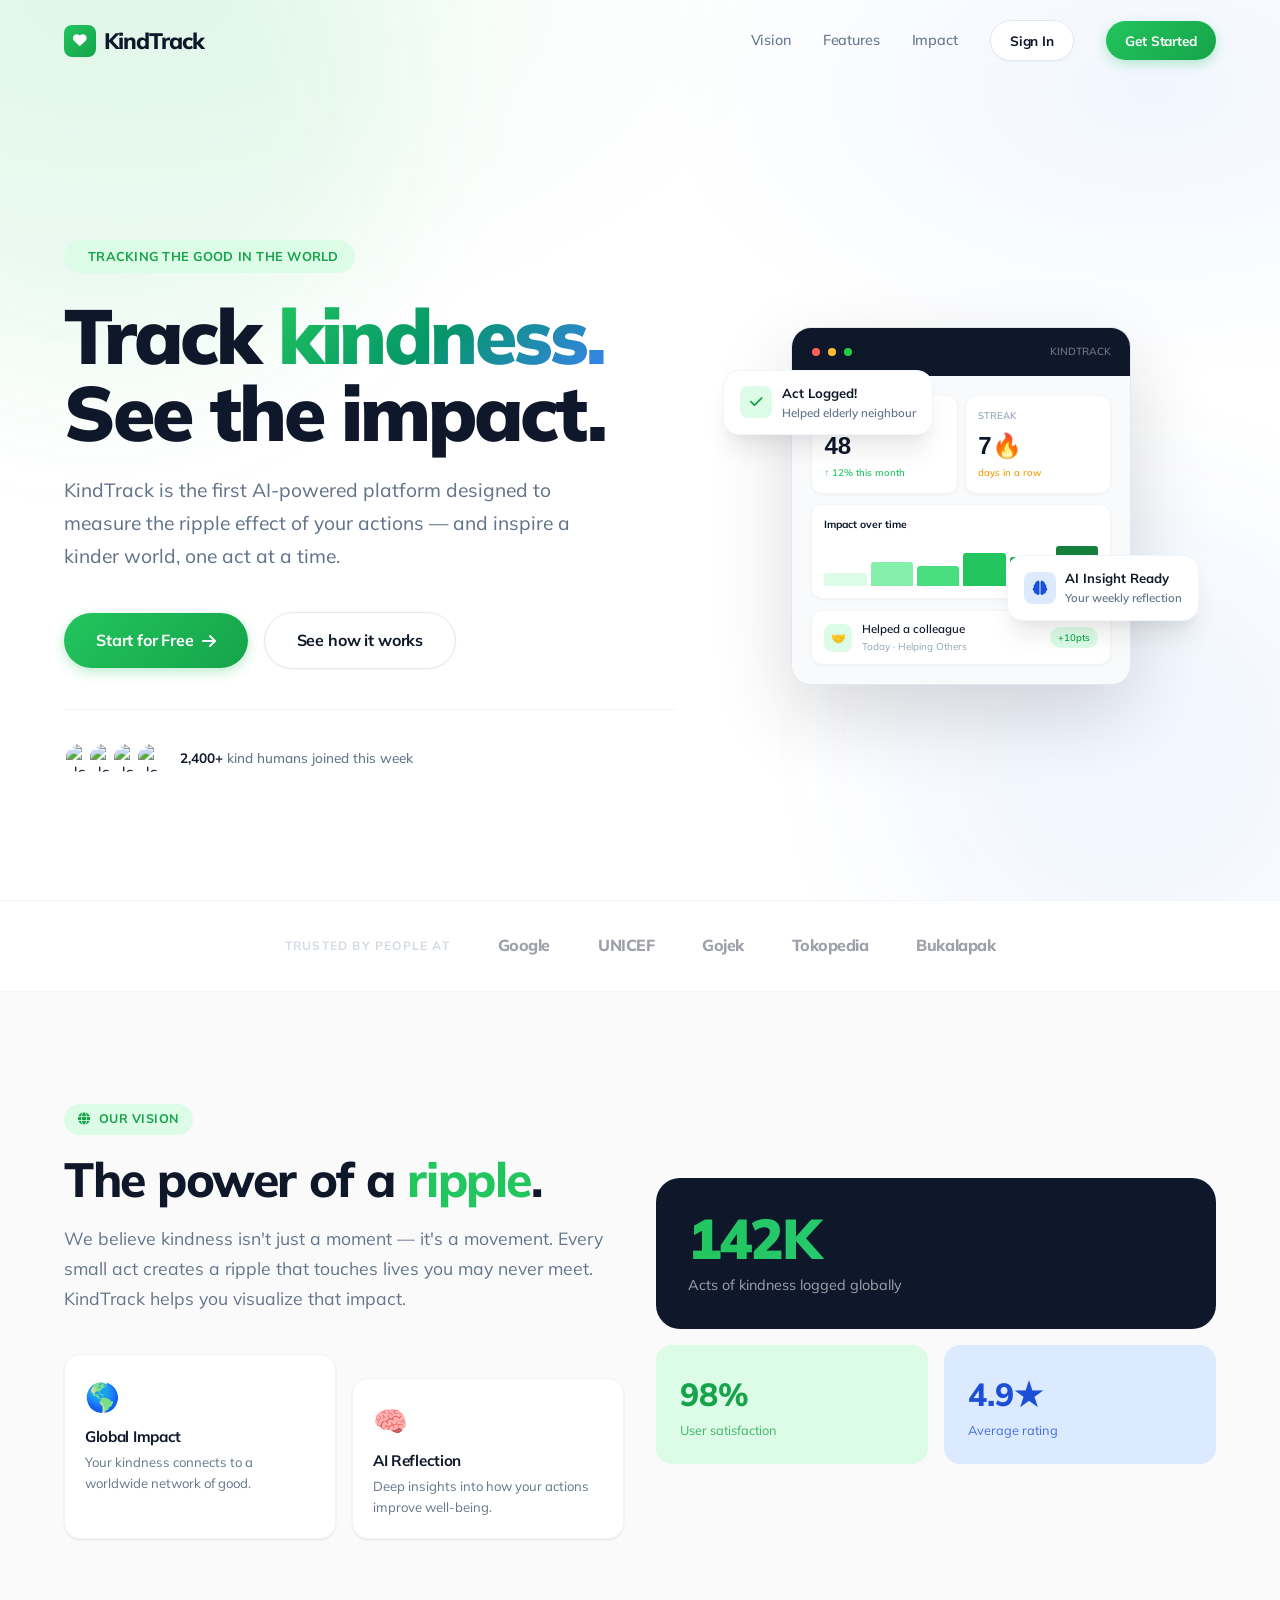
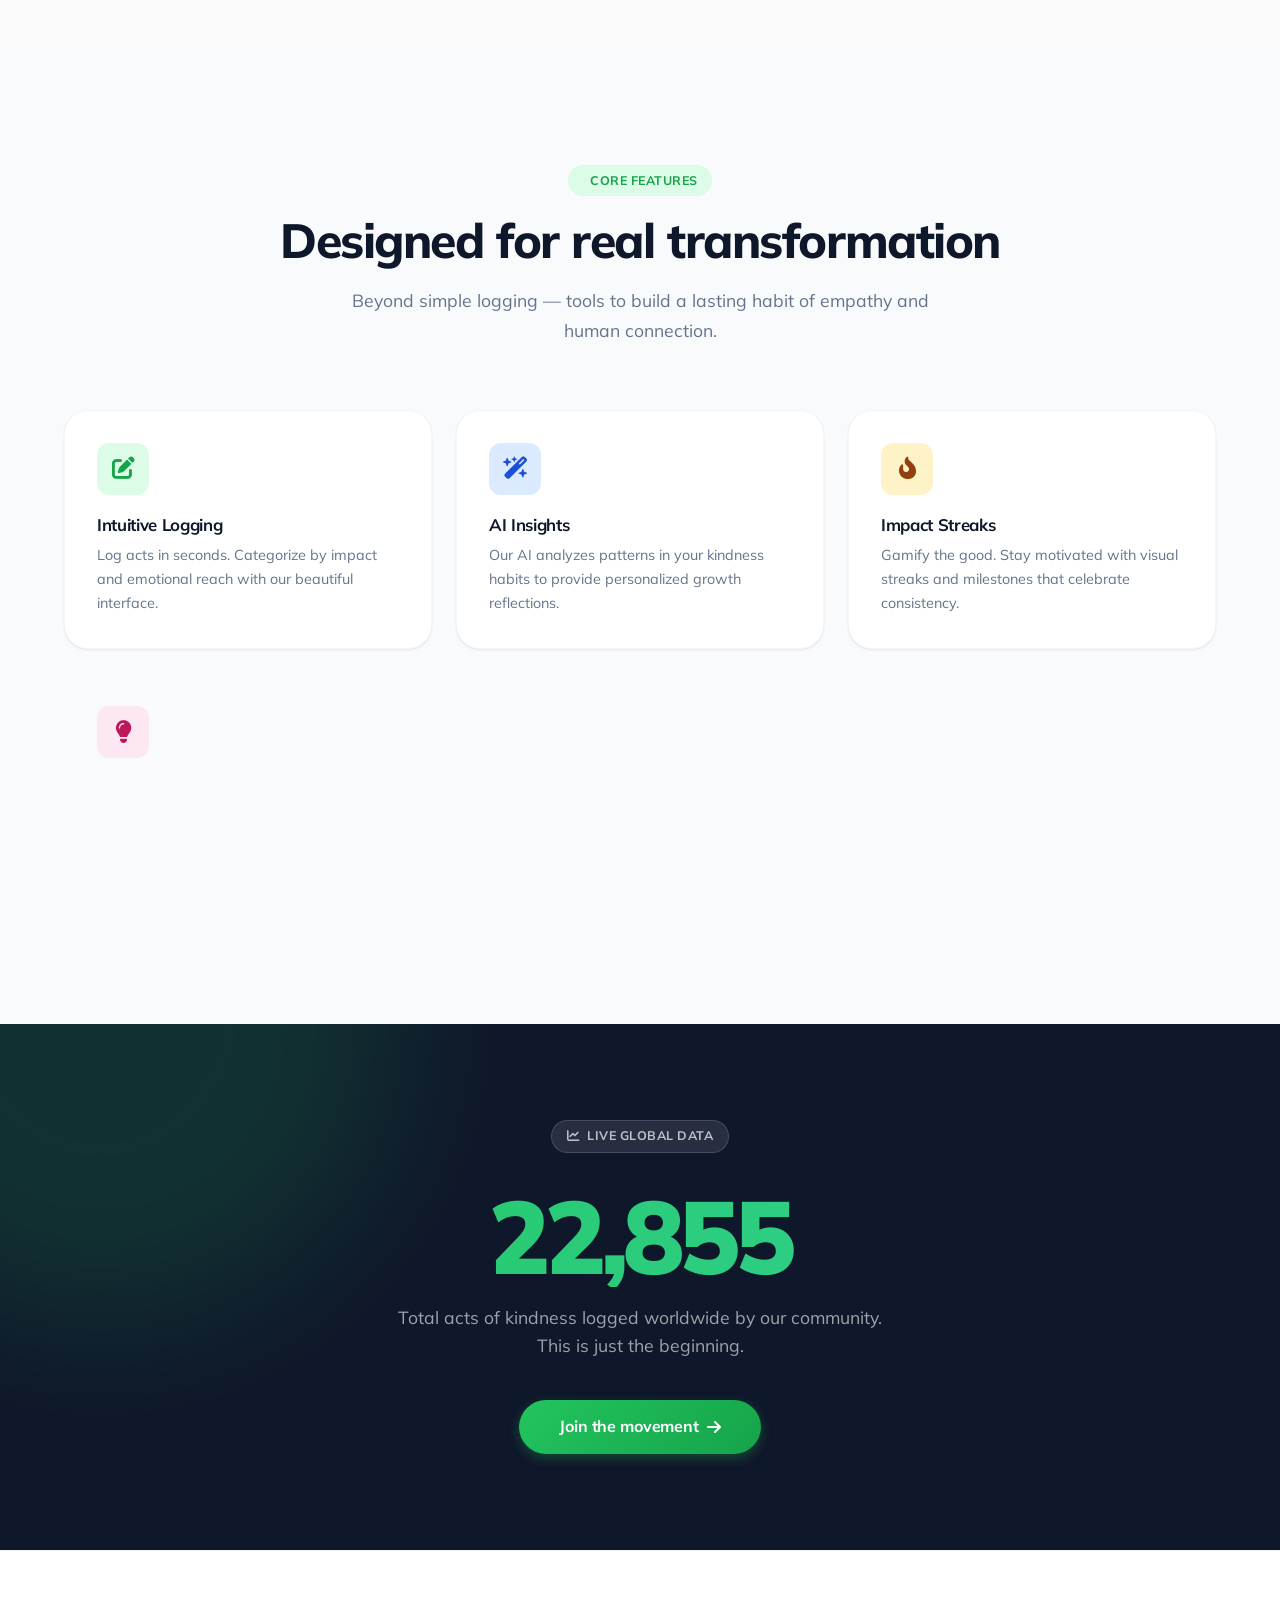
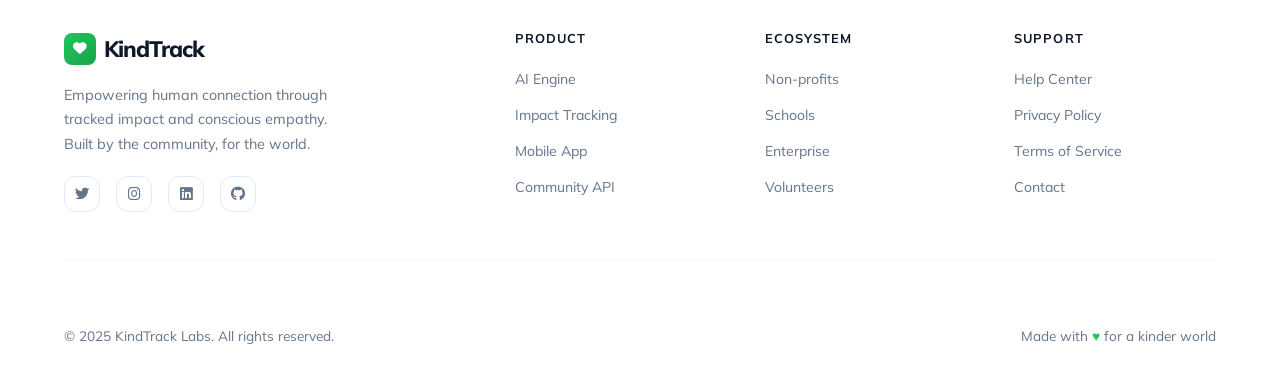
==== commit f2ae3c9c: "change font and edit readme" ====
--- a/public/index.html
+++ b/public/index.html
@@ -9,8 +9,7 @@
         content="KindTrack helps you build a habit of kindness with AI insights and real impact tracking. Join 2,000+ kind humans.">
     <link rel="preconnect" href="https://fonts.googleapis.com">
     <link rel="preconnect" href="https://fonts.gstatic.com" crossorigin>
-    <link
-        href="https://fonts.googleapis.com/css2?family=Inter:ital,opsz,wght@0,14..32,400;0,14..32,500;0,14..32,600;0,14..32,700&family=Outfit:wght@600;700;800;900&display=swap"
+    <link href="https://fonts.googleapis.com/css2?family=Mulish:ital,wght@0,200..1000;1,200..1000&display=swap"
         rel="stylesheet">
     <link rel="stylesheet" href="https://cdnjs.cloudflare.com/ajax/libs/font-awesome/6.5.0/css/all.min.css">
     <link rel="stylesheet" href="css/style.css">
--- a/public/css/style.css
+++ b/public/css/style.css
@@ -2,7 +2,7 @@
    KindTrack Design System — Production Edition
    ========================================================= */
 
-@import url('https://fonts.googleapis.com/css2?family=Inter:wght@400;450;500;600;700&family=Outfit:wght@600;700;800;900&display=swap');
+@import url('https://fonts.googleapis.com/css2?family=Mulish:ital,wght@0,200..1000;1,200..1000&display=swap');
 
 :root {
     /* Brand Colors */
@@ -49,8 +49,8 @@
     --r-full: 9999px;
 
     /* Typography */
-    --font-body: 'Inter', -apple-system, sans-serif;
-    --font-heading: 'Outfit', sans-serif;
+    --font-body: 'Mulish', -apple-system, sans-serif;
+    --font-heading: 'Mulish', sans-serif;
 
     /* Transitions */
     --ease: cubic-bezier(0.4, 0, 0.2, 1);
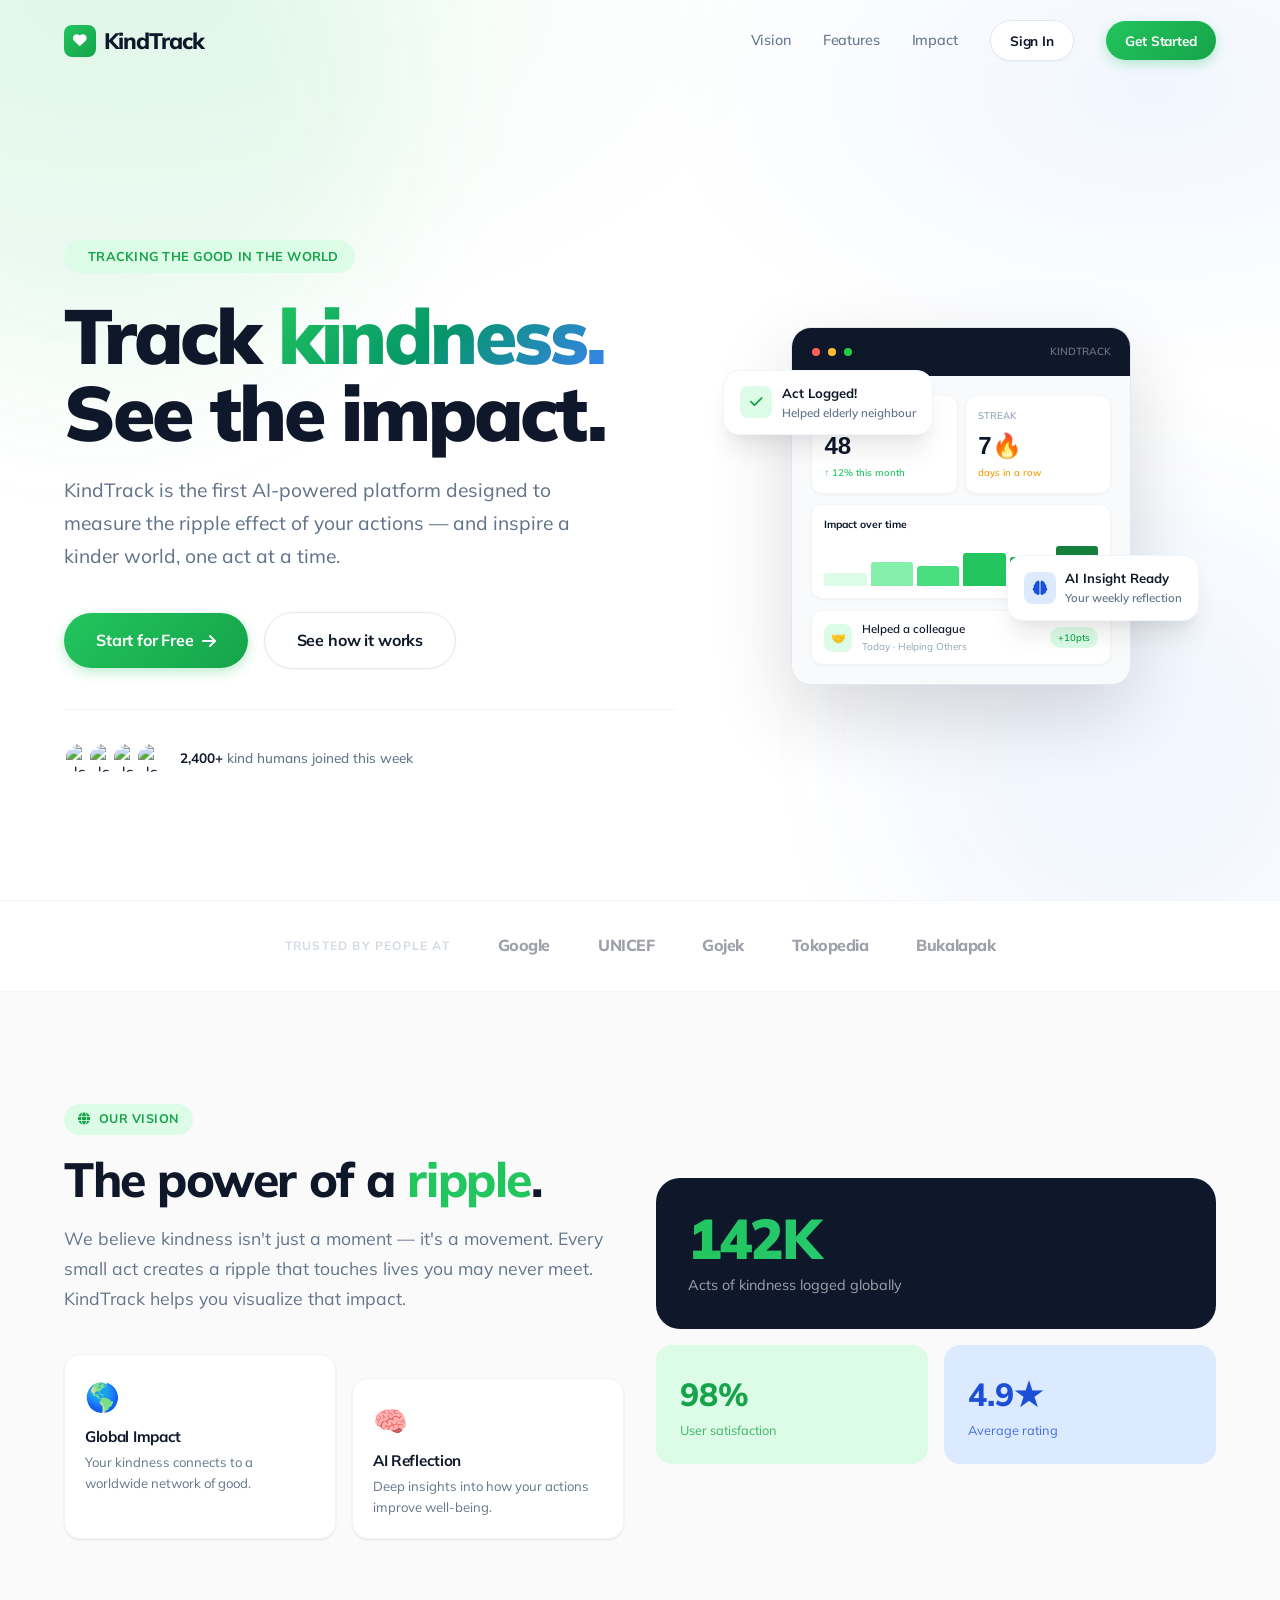
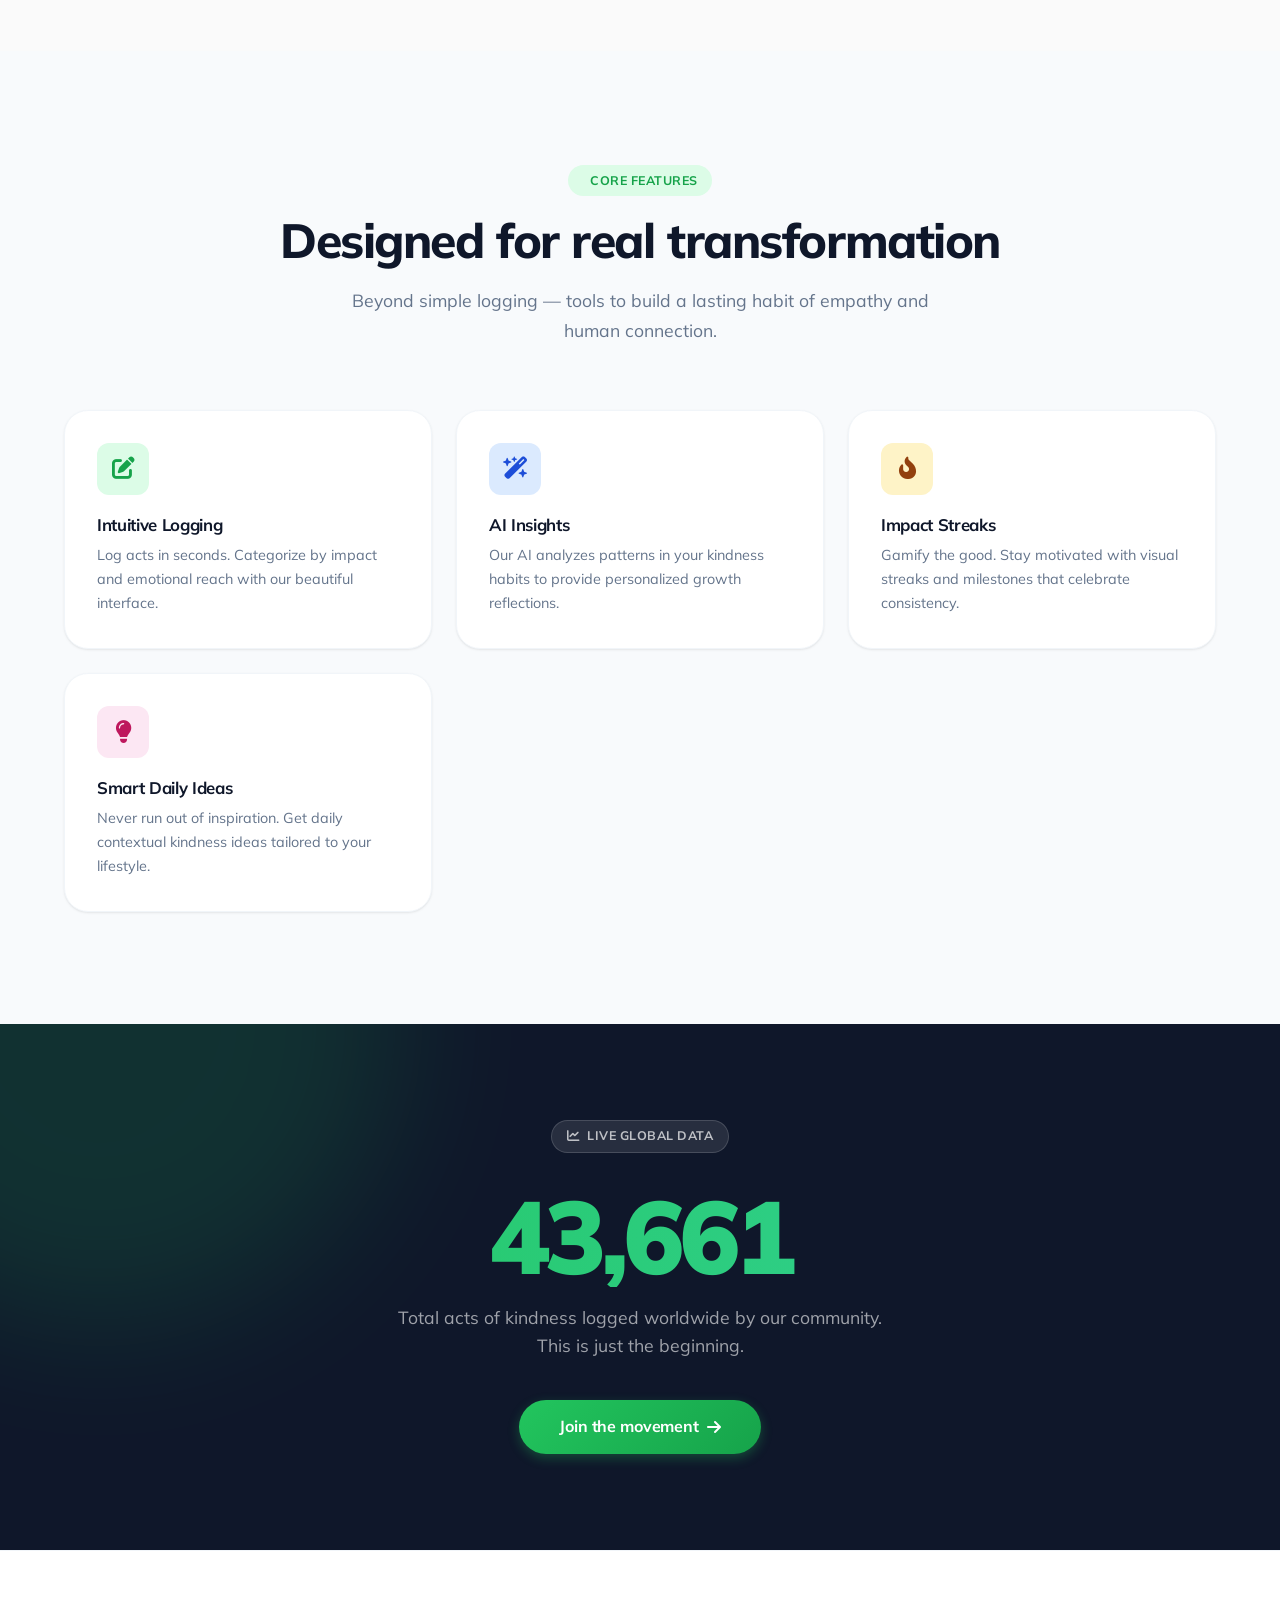
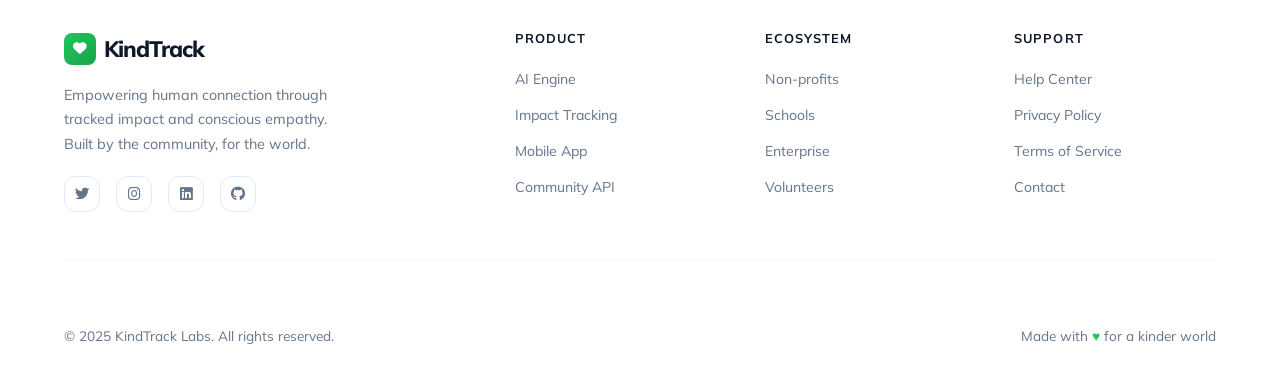
==== commit c62f57e5: "add new feature: community feeds, analytics, profile" ====
--- a/public/index.html
+++ b/public/index.html
@@ -405,6 +405,26 @@
         reveals.forEach(r => { r.style.opacity = '0'; revealObs.observe(r); });
     </script>
 
+    <script type="module">
+        import { auth } from './js/firebase-init.js';
+        import { onAuthStateChanged } from "https://www.gstatic.com/firebasejs/10.7.1/firebase-auth.js";
+
+        onAuthStateChanged(auth, (user) => {
+            if (user) {
+                // Change "Sign In" and "Get Started" links to "Dashboard" automatically if user is logged in
+                document.querySelectorAll('a[href="pages/login.html"]').forEach(link => {
+                    link.href = 'pages/dashboard.html';
+                    if (link.textContent.includes('Sign In')) {
+                        link.textContent = 'Dashboard';
+                    } else if (link.textContent.includes('Get Started')) {
+                        link.textContent = 'Go to Dashboard';
+                    } else if (link.textContent.includes('Start for Free') || link.textContent.includes('Join the movement')) {
+                        link.innerHTML = 'Go to Dashboard <i class="fas fa-arrow-right"></i>';
+                    }
+                });
+            }
+        });
+    </script>
     <script src="js/app.js"></script>
 </body>
 
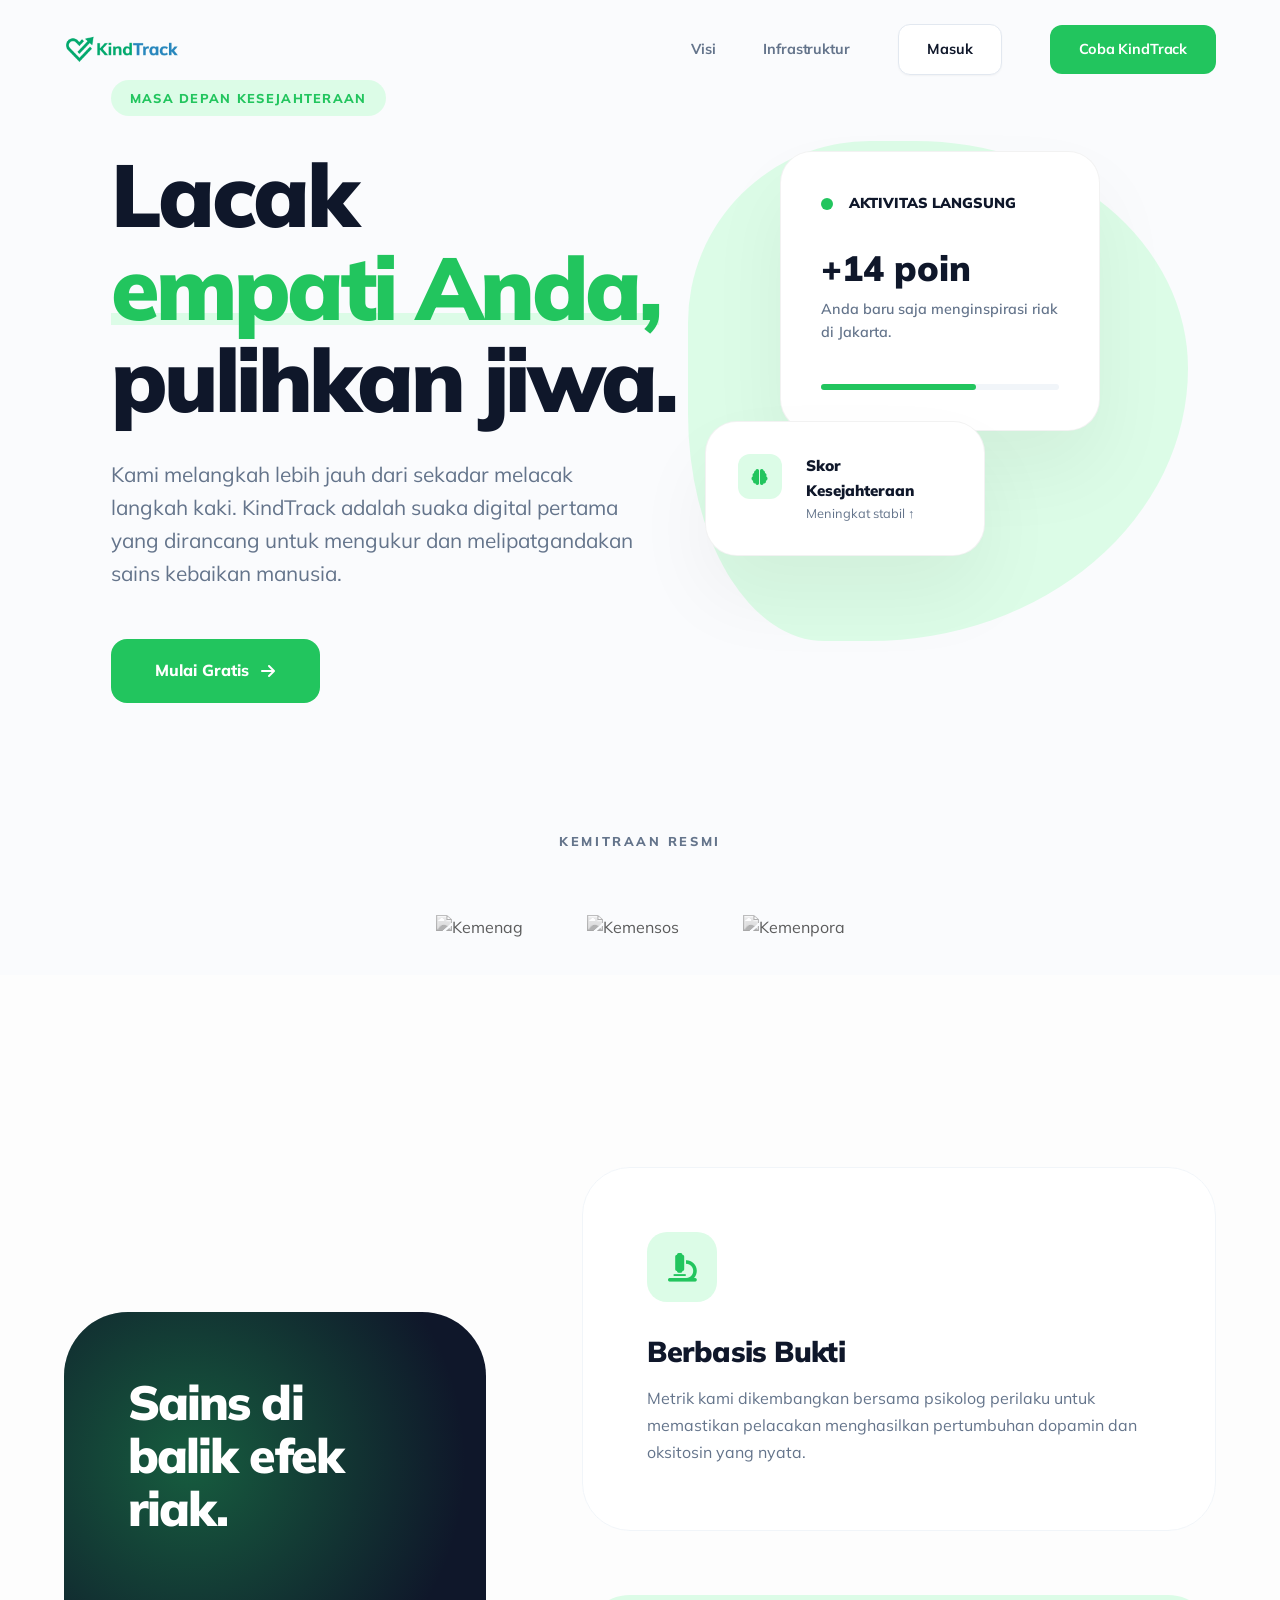
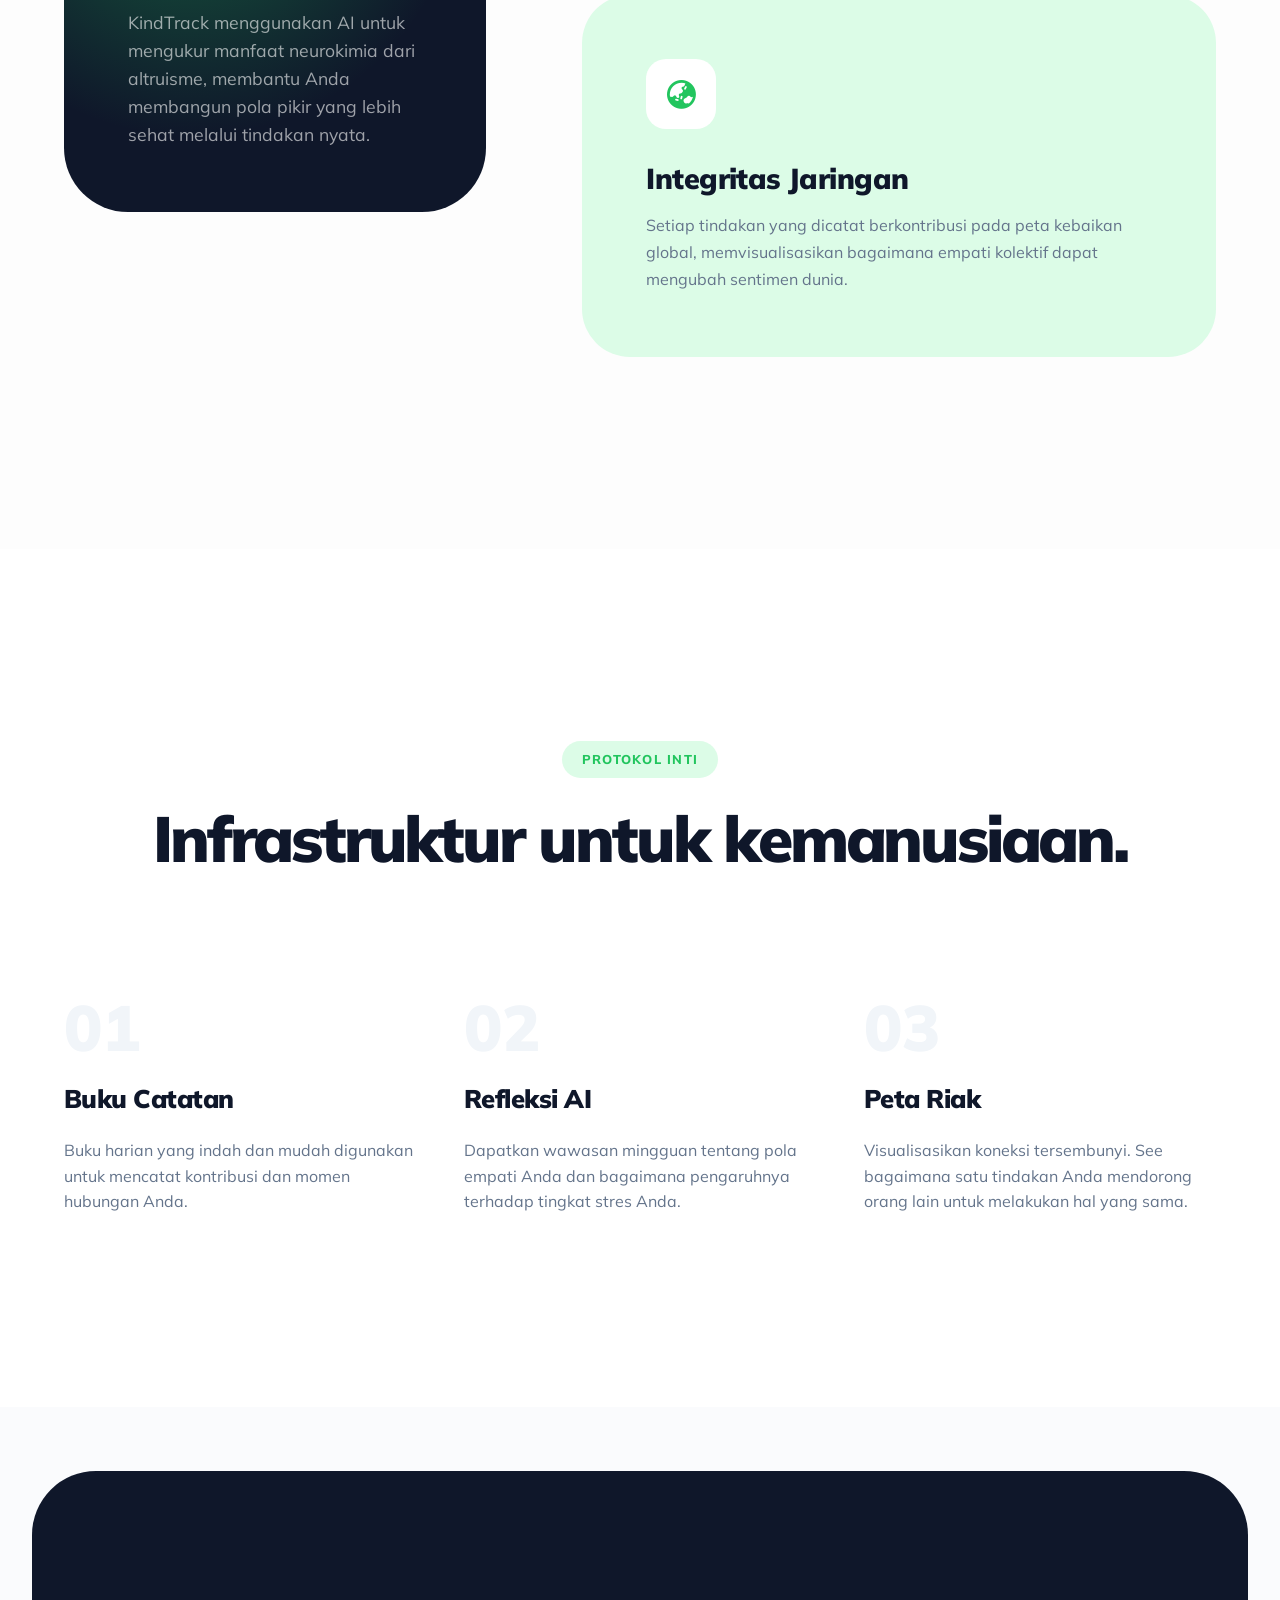
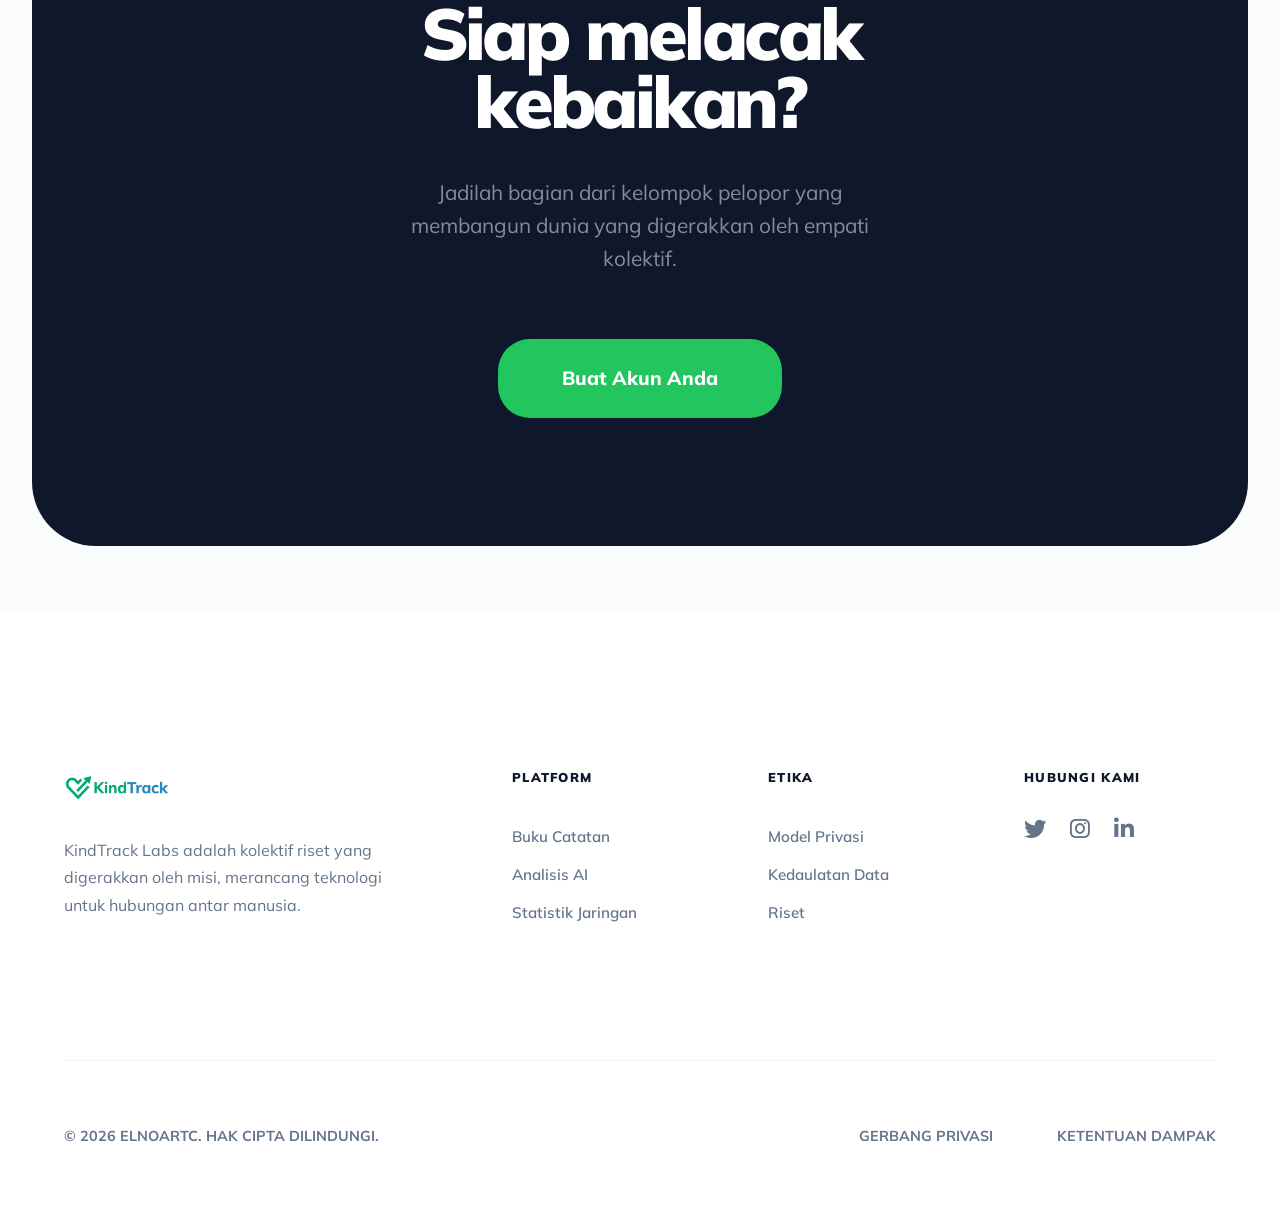
==== commit c8f13bea: "update feature message" ====
--- a/public/index.html
+++ b/public/index.html
@@ -1,254 +1,405 @@
 <!DOCTYPE html>
-<html lang="en">
+<html lang="id">
 
 <head>
     <meta charset="UTF-8">
     <meta name="viewport" content="width=device-width, initial-scale=1.0">
-    <title>KindTrack | Track Kindness. See the Impact.</title>
+    <title>KindTrack | Kesejahteraan Berbasis Empati</title>
     <meta name="description"
-        content="KindTrack helps you build a habit of kindness with AI insights and real impact tracking. Join 2,000+ kind humans.">
+        content="Merevolusi kesehatan mental melalui pelacakan dampak kolektif. KindTrack adalah suaka digital Anda untuk kebaikan.">
     <link rel="preconnect" href="https://fonts.googleapis.com">
     <link rel="preconnect" href="https://fonts.gstatic.com" crossorigin>
     <link href="https://fonts.googleapis.com/css2?family=Mulish:ital,wght@0,200..1000;1,200..1000&display=swap"
         rel="stylesheet">
     <link rel="stylesheet" href="https://cdnjs.cloudflare.com/ajax/libs/font-awesome/6.5.0/css/all.min.css">
     <link rel="stylesheet" href="css/style.css">
+    <style>
+        :root {
+            --primary: #22C55E;
+            --primary-light: #dcfce7;
+            --secondary: #3B82F6;
+            --dark: #0f172a;
+            --slate: #64748B;
+            --font-main: 'Mulish', sans-serif;
+            --bg-canvas: #fafbfd;
+        }
+
+        body {
+            font-family: var(--font-main);
+            background: var(--bg-canvas);
+            color: var(--dark);
+            margin: 0;
+            overflow-x: hidden;
+            -webkit-font-smoothing: antialiased;
+        }
+
+        nav.nav-premium {
+            padding: 1.5rem 0;
+            position: fixed;
+            top: 0;
+            width: 100%;
+            z-index: 1000;
+            transition: all 0.4s cubic-bezier(0.16, 1, 0.3, 1);
+        }
+
+        nav.nav-premium.scrolled {
+            background: rgba(255, 255, 255, 0.85);
+            backdrop-filter: blur(15px);
+            padding: 1rem 0;
+            border-bottom: 1px solid rgba(0, 0, 0, 0.04);
+        }
+
+        .hero-v3 {
+            min-height: 100vh;
+            display: flex;
+            align-items: center;
+            padding-top: 5rem;
+            position: relative;
+        }
+
+        .hero-wrapper {
+            display: grid;
+            grid-template-columns: 1.1fr 0.9fr;
+            gap: 2rem;
+            align-items: center;
+        }
+
+        .hero-title-v3 {
+            font-size: clamp(3.5rem, 7vw, 5.5rem);
+            font-weight: 900;
+            line-height: 1.05;
+            letter-spacing: -0.04em;
+            margin-bottom: 2rem;
+        }
+
+        .hero-title-v3 span {
+            color: var(--primary);
+            position: relative;
+            display: inline-block;
+        }
+
+        .hero-title-v3 span::after {
+            content: '';
+            position: absolute;
+            bottom: 8px;
+            left: 0;
+            width: 100%;
+            height: 12px;
+            background: var(--primary-light);
+            z-index: -1;
+        }
+
+        .hero-p-v3 {
+            font-size: 1.3rem;
+            color: var(--slate);
+            line-height: 1.6;
+            max-width: 540px;
+            margin-bottom: 3rem;
+        }
+
+        .visual-organic {
+            position: relative;
+            height: 600px;
+        }
+
+        .card-overlap {
+            position: absolute;
+            background: white;
+            padding: 2.5rem;
+            border-radius: 2rem;
+            box-shadow: 0 40px 80px rgba(0, 0, 0, 0.05);
+            width: 320px;
+            border: 1px solid rgba(0, 0, 0, 0.05);
+            z-index: 5;
+            top: 10%;
+            right: 15%;
+            animation: float-y 6s ease-in-out infinite;
+        }
+
+        .blob-bg {
+            position: absolute;
+            width: 500px;
+            height: 500px;
+            background: var(--primary-light);
+            border-radius: 40% 60% 70% 30% / 40% 50% 60% 50%;
+            top: 50%;
+            left: 50%;
+            transform: translate(-50%, -50%);
+            z-index: -1;
+            animation: blob-morph 15s linear infinite;
+        }
+
+        .section-refined {
+            padding: 12rem 0;
+            background: white;
+        }
+
+        .grid-asym {
+            display: grid;
+            grid-template-columns: 0.8fr 1.2fr;
+            gap: 6rem;
+            align-items: center;
+        }
+
+        .f-box-large {
+            background: #fff;
+            padding: 4rem;
+            border-radius: 3rem;
+            border: 1px solid #f1f5f9;
+            transition: all 0.5s var(--ease);
+            display: flex;
+            flex-direction: column;
+            gap: 2rem;
+        }
+
+        .f-box-large:hover {
+            border-color: var(--primary);
+            box-shadow: 0 50px 100px rgba(0, 0, 0, 0.04);
+        }
+
+        .f-icon-soft {
+            width: 70px;
+            height: 70px;
+            background: var(--primary-light);
+            color: var(--primary);
+            border-radius: 20px;
+            display: flex;
+            align-items: center;
+            justify-content: center;
+            font-size: 1.8rem;
+        }
+
+        .badge-pill {
+            display: inline-block;
+            padding: 0.5rem 1.2rem;
+            background: var(--primary-light);
+            color: var(--primary);
+            border-radius: 50px;
+            font-weight: 800;
+            font-size: 0.8rem;
+            margin-bottom: 2rem;
+            text-transform: uppercase;
+            letter-spacing: 0.1em;
+        }
+
+        .partner-grid {
+            display: flex;
+            justify-content: center;
+            align-items: center;
+            gap: 4rem;
+            flex-wrap: wrap;
+            margin-top: 4rem;
+            opacity: 0.7;
+        }
+
+        .partner-logo {
+            height: 60px;
+            width: auto;
+            object-fit: contain;
+            filter: grayscale(1);
+            transition: filter 0.3s ease;
+        }
+
+        .partner-logo:hover {
+            filter: grayscale(0);
+        }
+
+        .btn-v3 {
+            padding: 1.2rem 2.8rem;
+            border-radius: 1rem;
+            font-weight: 800;
+            font-size: 1rem;
+            transition: all 0.3s ease;
+            display: inline-flex;
+            align-items: center;
+            gap: 12px;
+        }
+
+        .btn-fill {
+            background: var(--primary);
+            color: white;
+        }
+
+        .btn-fill:hover {
+            transform: translateY(-4px);
+            background: #16a34a;
+        }
+
+        @keyframes blob-morph {
+
+            0%,
+            100% {
+                border-radius: 40% 60% 70% 30% / 40% 50% 60% 50%;
+            }
+
+            34% {
+                border-radius: 70% 30% 50% 50% / 30% 34% 60% 70%;
+            }
+
+            67% {
+                border-radius: 100% 60% 60% 100% / 100% 100% 60% 60%;
+            }
+        }
+
+        @keyframes float-y {
+
+            0%,
+            100% {
+                transform: translateY(0);
+            }
+
+            50% {
+                transform: translateY(-20px);
+            }
+        }
+
+        @media (max-width: 992px) {
+
+            .hero-wrapper,
+            .grid-asym {
+                grid-template-columns: 1fr;
+            }
+
+            .hero-title-v3 {
+                font-size: 3.5rem;
+            }
+
+            .visual-organic {
+                height: 400px;
+            }
+        }
+    </style>
 </head>
 
 <body>
 
-    <!-- Navbar -->
-    <nav class="navbar" id="navbar">
+    <nav class="nav-premium" id="navbar">
         <div class="container flex items-center justify-between">
             <a href="index.html" class="logo">
-                <div class="logo-icon"><i class="fas fa-heart"></i></div>
-                KindTrack
+                <img src="assets/icons/logo-full-color.png" alt="KindTrack" style="height: 38px;">
             </a>
-            <div class="nav-links">
-                <a href="#vision" class="nav-link">Vision</a>
-                <a href="#features" class="nav-link">Features</a>
-                <a href="#impact" class="nav-link">Impact</a>
+            <div class="nav-links" style="gap: 3rem; display: flex; align-items: center;">
+                <a href="#vision" class="nav-link" style="font-weight: 700;">Visi</a>
+                <a href="#features" class="nav-link" style="font-weight: 700;">Infrastruktur</a>
                 <a href="pages/login.html" class="btn btn-outline"
-                    style="padding:0.55rem 1.2rem; font-size:0.85rem;">Sign In</a>
+                    style="border-radius: 12px; padding: 0.8rem 1.8rem;">Masuk</a>
                 <a href="pages/login.html" class="btn btn-primary"
-                    style="padding:0.55rem 1.2rem; font-size:0.85rem;">Get Started</a>
+                    style="background: var(--primary); border-radius: 12px; padding: 0.8rem 1.8rem;">Coba KindTrack</a>
             </div>
         </div>
     </nav>
 
-    <!-- Hero -->
-    <section class="hero">
-        <div class="blob" style="width:600px;height:600px;background:rgba(34,197,94,0.12);top:-200px;left:-200px;">
-        </div>
-        <div class="blob" style="width:500px;height:500px;background:rgba(59,130,246,0.1);bottom:-100px;right:-100px;">
-        </div>
-
-        <div class="container" style="width:100%;">
-            <div class="flex items-center gap-4" style="padding:3rem 0 2rem;">
-
-                <!-- Left -->
-                <div class="hero-content animate-fade-up" style="flex:1.2; z-index:1;">
-                    <div class="hero-eyebrow">
-                        <i class="fas fa-sparkles"></i> Tracking the Good in the World
-                    </div>
-                    <h1 class="hero-title">
-                        Track <span class="gradient-text">kindness.</span><br>
-                        See the impact.
+    <section class="hero-v3">
+        <div class="container">
+            <div class="hero-wrapper">
+                <div class="animate-fade-up">
+                    <span class="badge-pill">Masa Depan Kesejahteraan</span>
+                    <h1 class="hero-title-v3">
+                        Lacak<br><span>empati Anda,</span><br>pulihkan jiwa.
                     </h1>
-                    <p class="hero-subtitle">
-                        KindTrack is the first AI-powered platform designed to measure the ripple effect of your actions
-                        — and inspire a kinder world, one act at a time.
+                    <p class="hero-p-v3">
+                        Kami melangkah lebih jauh dari sekadar melacak langkah kaki. KindTrack adalah suaka digital
+                        pertama yang dirancang untuk mengukur dan melipatgandakan sains kebaikan manusia.
                     </p>
-                    <div class="hero-actions">
-                        <a href="pages/login.html" class="btn btn-primary" style="font-size:1rem; padding:0.9rem 2rem;">
-                            Start for Free <i class="fas fa-arrow-right"></i>
-                        </a>
-                        <a href="#features" class="btn btn-outline" style="font-size:1rem; padding:0.9rem 2rem;">
-                            See how it works
+                    <div class="flex gap-2">
+                        <a href="pages/login.html" class="btn-v3 btn-fill">
+                            Mulai Gratis <i class="fas fa-arrow-right"></i>
                         </a>
                     </div>
-
-                    <div class="hero-social-proof animate-fade-up stagger-3">
-                        <div class="avatar-stack">
-                            <img src="https://ui-avatars.com/api/?name=JS&background=22C55E&color=fff" alt="User">
-                            <img src="https://ui-avatars.com/api/?name=AM&background=3B82F6&color=fff" alt="User">
-                            <img src="https://ui-avatars.com/api/?name=RK&background=F59E0B&color=fff" alt="User">
-                            <img src="https://ui-avatars.com/api/?name=DP&background=EC4899&color=fff" alt="User">
-                        </div>
-                        <p class="social-proof-text"><strong>2,400+</strong> kind humans joined this week</p>
+                </div>
+
+                <div class="visual-organic animate-fade-up stagger-2">
+                    <div class="blob-bg"></div>
+                    <div class="card-overlap">
+                        <div class="flex items-center gap-2" style="margin-bottom: 2rem;">
+                            <div style="width: 12px; height: 12px; background: #22C55E; border-radius: 50%;"></div>
+                            <span style="font-weight: 900; font-size: 0.9rem;">AKTIVITAS LANGSUNG</span>
+                        </div>
+                        <div style="font-size: 2.2rem; font-weight: 900; line-height: 1.2; margin-bottom: 0.5rem;">+14
+                            poin</div>
+                        <p style="color: var(--slate); font-size: 0.9rem; font-weight: 600;">Anda baru saja
+                            menginspirasi riak di Jakarta.</p>
+                        <div
+                            style="margin-top: 2.5rem; height: 6px; background: #f1f5f9; border-radius: 10px; position: relative;">
+                            <div
+                                style="position: absolute; width: 65%; height: 100%; background: var(--primary); border-radius: 10px;">
+                            </div>
+                        </div>
                     </div>
-                </div>
-
-                <!-- Right Visual -->
-                <div class="hero-visual animate-fade-up stagger-2">
-                    <div class="hero-app-preview">
-                        <!-- Badge top-left -->
-                        <div class="hero-badge hero-badge-1">
-                            <div class="hero-badge-icon" style="background:#dcfce7;color:#16a34a;">
-                                <i class="fas fa-check"></i>
-                            </div>
-                            <div>
-                                <div style="font-weight:700;font-size:0.82rem;color:#0f172a;">Act Logged!</div>
-                                <div style="font-size:0.72rem;color:#64748b;">Helped elderly neighbour</div>
-                            </div>
-                        </div>
-
-                        <!-- Dashboard mockup image placeholder -->
-                        <div
-                            style="width:340px;background:white;border-radius:20px;box-shadow:0 30px 80px rgba(0,0,0,0.15);overflow:hidden;border:1px solid #e2e8f0;">
-                            <!-- Mini topbar -->
+                    <div class="card-overlap"
+                        style="top: 55%; right: 40%; width: 280px; padding: 2rem; animation-delay: -3s;">
+                        <div class="flex gap-3">
                             <div
-                                style="background:#0f172a;padding:1rem 1.2rem;display:flex;align-items:center;gap:0.5rem;">
-                                <div style="width:8px;height:8px;border-radius:50%;background:#ff5f56;"></div>
-                                <div style="width:8px;height:8px;border-radius:50%;background:#ffbd2e;"></div>
-                                <div style="width:8px;height:8px;border-radius:50%;background:#27c93f;"></div>
-                                <span
-                                    style="margin-left:auto;color:rgba(255,255,255,0.4);font-size:0.65rem;font-weight:600;">KINDTRACK</span>
-                            </div>
-                            <!-- Mini content -->
-                            <div style="padding:1.25rem;background:#f8fafc;">
-                                <div
-                                    style="display:grid;grid-template-columns:1fr 1fr;gap:0.6rem;margin-bottom:0.8rem;">
-                                    <div
-                                        style="background:white;border-radius:10px;padding:0.75rem;box-shadow:0 1px 4px rgba(0,0,0,0.06);">
-                                        <div
-                                            style="font-size:0.6rem;color:#94a3b8;font-weight:600;margin-bottom:0.2rem;">
-                                            TOTAL ACTS</div>
-                                        <div
-                                            style="font-size:1.5rem;font-weight:800;color:#0f172a;font-family:'Outfit',sans-serif;">
-                                            48</div>
-                                        <div style="font-size:0.6rem;color:#22c55e;font-weight:600;">↑ 12% this month
-                                        </div>
-                                    </div>
-                                    <div
-                                        style="background:white;border-radius:10px;padding:0.75rem;box-shadow:0 1px 4px rgba(0,0,0,0.06);">
-                                        <div
-                                            style="font-size:0.6rem;color:#94a3b8;font-weight:600;margin-bottom:0.2rem;">
-                                            STREAK</div>
-                                        <div
-                                            style="font-size:1.5rem;font-weight:800;color:#0f172a;font-family:'Outfit',sans-serif;">
-                                            7🔥</div>
-                                        <div style="font-size:0.6rem;color:#f59e0b;font-weight:600;">days in a row</div>
-                                    </div>
-                                </div>
-                                <!-- Mini chart -->
-                                <div
-                                    style="background:white;border-radius:10px;padding:0.75rem;margin-bottom:0.8rem;box-shadow:0 1px 4px rgba(0,0,0,0.06);">
-                                    <div style="font-size:0.65rem;font-weight:700;color:#0f172a;margin-bottom:0.5rem;">
-                                        Impact over time</div>
-                                    <div style="display:flex;align-items:flex-end;gap:4px;height:44px;">
-                                        <div style="flex:1;background:#dcfce7;border-radius:3px 3px 0 0;height:30%;">
-                                        </div>
-                                        <div style="flex:1;background:#86efac;border-radius:3px 3px 0 0;height:55%;">
-                                        </div>
-                                        <div style="flex:1;background:#4ade80;border-radius:3px 3px 0 0;height:45%;">
-                                        </div>
-                                        <div style="flex:1;background:#22c55e;border-radius:3px 3px 0 0;height:75%;">
-                                        </div>
-                                        <div style="flex:1;background:#16a34a;border-radius:3px 3px 0 0;height:65%;">
-                                        </div>
-                                        <div style="flex:1;background:#15803d;border-radius:3px 3px 0 0;height:90%;">
-                                        </div>
-                                    </div>
-                                </div>
-                                <!-- Recent item -->
-                                <div
-                                    style="background:white;border-radius:10px;padding:0.6rem 0.75rem;box-shadow:0 1px 4px rgba(0,0,0,0.06);display:flex;align-items:center;gap:0.6rem;">
-                                    <div
-                                        style="width:28px;height:28px;border-radius:8px;background:#dcfce7;display:flex;align-items:center;justify-content:center;font-size:0.75rem;">
-                                        🤝</div>
-                                    <div>
-                                        <div style="font-size:0.72rem;font-weight:600;color:#0f172a;">Helped a colleague
-                                        </div>
-                                        <div style="font-size:0.62rem;color:#94a3b8;">Today · Helping Others</div>
-                                    </div>
-                                    <span
-                                        style="margin-left:auto;font-size:0.6rem;background:#dcfce7;color:#16a34a;padding:0.2rem 0.5rem;border-radius:99px;font-weight:600;">+10pts</span>
-                                </div>
-                            </div>
-                        </div>
-
-                        <!-- Badge bottom-right -->
-                        <div class="hero-badge hero-badge-2">
-                            <div class="hero-badge-icon" style="background:#dbeafe;color:#1d4ed8;">
+                                style="width: 45px; height: 45px; border-radius: 12px; background: var(--primary-light); display: flex; align-items: center; justify-content: center; color: var(--primary);">
                                 <i class="fas fa-brain"></i>
                             </div>
                             <div>
-                                <div style="font-weight:700;font-size:0.82rem;color:#0f172a;">AI Insight Ready</div>
-                                <div style="font-size:0.72rem;color:#64748b;">Your weekly reflection</div>
+                                <div style="font-weight: 900; font-size: 0.95rem;">Skor Kesejahteraan</div>
+                                <div style="font-size: 0.8rem; color: var(--slate);">Meningkat stabil ↑</div>
                             </div>
                         </div>
                     </div>
+                </div>
+            </div>
+
+            <div class="animate-fade-up" style="margin-top: 8rem; text-align: center;">
+                <p
+                    style="font-size: 0.8rem; font-weight: 800; letter-spacing: 0.2em; color: var(--slate); margin-bottom: 3rem;">
+                    KEMITRAAN RESMI</p>
+                <div class="partner-grid">
+                    <img src="https://cdn.kemenag.go.id/storage/archives/logo-kemenag-png-1png.png" alt="Kemenag"
+                        class="partner-logo">
+                    <img src="https://upload.wikimedia.org/wikipedia/commons/e/e1/Logo_of_the_Ministry_of_Social_Affairs_of_the_Republic_of_Indonesia.svg"
+                        alt="Kemensos" class="partner-logo">
+                    <img src="https://upload.wikimedia.org/wikipedia/commons/thumb/f/f6/Logo_Kementerian_Pemuda_dan_Olahraga_RI_%282025%29_%28cropped%29.png/330px-Logo_Kementerian_Pemuda_dan_Olahraga_RI_%282025%29_%28cropped%29.png"
+                        alt="Kemenpora" class="partner-logo">
                 </div>
             </div>
         </div>
     </section>
 
-    <!-- Trusted by -->
-    <div style="border-top:1px solid #f1f5f9;border-bottom:1px solid #f1f5f9;padding:2rem 0;background:white;">
+    <section id="vision" class="section-refined" style="background: #fdfdfd;">
         <div class="container">
-            <div class="flex items-center justify-between"
-                style="opacity:0.4;gap:3rem;flex-wrap:wrap;justify-content:center;">
-                <span
-                    style="font-size:0.75rem;font-weight:700;letter-spacing:0.1em;text-transform:uppercase;color:#94a3b8;">Trusted
-                    by people at</span>
-                <span style="font-weight:800;font-size:1rem;letter-spacing:-0.03em;">Google</span>
-                <span style="font-weight:800;font-size:1rem;letter-spacing:-0.03em;">UNICEF</span>
-                <span style="font-weight:800;font-size:1rem;letter-spacing:-0.03em;">Gojek</span>
-                <span style="font-weight:800;font-size:1rem;letter-spacing:-0.03em;">Tokopedia</span>
-                <span style="font-weight:800;font-size:1rem;letter-spacing:-0.03em;">Bukalapak</span>
-            </div>
-        </div>
-    </div>
-
-    <!-- Vision Section -->
-    <section id="vision" class="section" style="background:#fafafa;">
-        <div class="container">
-            <div class="flex items-center gap-4" style="flex-wrap:wrap;">
-                <div style="flex:1;min-width:280px;" class="animate-fade-up">
-                    <div class="section-eyebrow"><i class="fas fa-globe"></i> Our Vision</div>
-                    <h2 class="section-title">The power of a <span style="color:var(--primary);">ripple</span>.</h2>
-                    <p class="section-subtitle" style="text-align:left;">We believe kindness isn't just a moment — it's
-                        a movement. Every small act creates a ripple that touches lives you may never meet. KindTrack
-                        helps you visualize that impact.</p>
-                    <div style="display:grid;grid-template-columns:1fr 1fr;gap:1rem;margin-top:2.5rem;">
+            <div class="grid-asym">
+                <div class="animate-fade-up">
+                    <div
+                        style="width: 100%; height: 500px; background: var(--dark); border-radius: 4rem; overflow: hidden; position: relative;">
                         <div
-                            style="padding:1.25rem;background:white;border-radius:var(--r-lg);border:1px solid var(--border-light);box-shadow:var(--shadow-sm);">
-                            <div style="font-size:1.75rem;margin-bottom:0.5rem;">🌎</div>
-                            <h4 style="font-size:0.95rem;margin-bottom:0.35rem;">Global Impact</h4>
-                            <p style="font-size:0.82rem;color:var(--text-muted);line-height:1.6;">Your kindness connects
-                                to a worldwide network of good.</p>
-                        </div>
-                        <div
-                            style="padding:1.25rem;background:white;border-radius:var(--r-lg);border:1px solid var(--border-light);box-shadow:var(--shadow-sm);margin-top:1.5rem;">
-                            <div style="font-size:1.75rem;margin-bottom:0.5rem;">🧠</div>
-                            <h4 style="font-size:0.95rem;margin-bottom:0.35rem;">AI Reflection</h4>
-                            <p style="font-size:0.82rem;color:var(--text-muted);line-height:1.6;">Deep insights into how
-                                your actions improve well-being.</p>
+                            style="position: absolute; top:0; left:0; width: 100%; height: 100%; opacity: 0.4; background: radial-gradient(circle at 30% 30%, var(--primary), transparent 60%);">
+                        </div>
+                        <div style="padding: 4rem; position: relative; z-index: 2;">
+                            <h2
+                                style="color: white; font-size: 3rem; font-weight: 900; line-height: 1.1; letter-spacing: -0.04em;">
+                                Sains di balik efek riak.</h2>
+                        </div>
+                        <div style="position: absolute; bottom: 4rem; left: 4rem; right: 4rem;">
+                            <p style="color: rgba(255,255,255,0.6); font-size: 1.1rem; line-height: 1.6;">KindTrack
+                                menggunakan AI untuk mengukur manfaat neurokimia dari altruisme, membantu Anda membangun
+                                pola pikir yang lebih sehat melalui tindakan nyata.</p>
                         </div>
                     </div>
                 </div>
-
-                <div style="flex:1;min-width:280px;display:flex;flex-direction:column;gap:1rem;"
-                    class="animate-fade-up stagger-2">
-                    <div style="background:var(--text);color:white;padding:2rem;border-radius:var(--r-xl);">
-                        <div
-                            style="font-family:var(--font-heading);font-size:3.5rem;font-weight:900;letter-spacing:-0.05em;line-height:1;background:linear-gradient(90deg,var(--primary),#34d399);-webkit-background-clip:text;-webkit-text-fill-color:transparent;background-clip:text;">
-                            142K</div>
-                        <div style="font-size:0.9rem;opacity:0.6;margin-top:0.5rem;">Acts of kindness logged globally
-                        </div>
-                    </div>
-                    <div style="display:grid;grid-template-columns:1fr 1fr;gap:1rem;">
-                        <div style="background:var(--primary-soft);padding:1.5rem;border-radius:var(--r-lg);">
-                            <div
-                                style="font-family:var(--font-heading);font-size:2rem;font-weight:800;color:var(--primary-dark);">
-                                98%</div>
-                            <div style="font-size:0.8rem;color:var(--primary-dark);opacity:0.8;">User satisfaction</div>
-                        </div>
-                        <div style="background:var(--secondary-soft);padding:1.5rem;border-radius:var(--r-lg);">
-                            <div style="font-family:var(--font-heading);font-size:2rem;font-weight:800;color:#1d4ed8;">
-                                4.9★</div>
-                            <div style="font-size:0.8rem;color:#1d4ed8;opacity:0.8;">Average rating</div>
+                <div class="animate-fade-up stagger-2">
+                    <div style="display: flex; flex-direction: column; gap: 4rem;">
+                        <div class="f-box-large">
+                            <div class="f-icon-soft"><i class="fas fa-microscope"></i></div>
+                            <div>
+                                <h3 style="font-size: 1.8rem; font-weight: 900; margin-bottom: 1rem;">Berbasis Bukti
+                                </h3>
+                                <p style="color: var(--slate); line-height: 1.7;">Metrik kami dikembangkan bersama
+                                    psikolog perilaku untuk memastikan pelacakan menghasilkan pertumbuhan dopamin dan
+                                    oksitosin yang nyata.</p>
+                            </div>
+                        </div>
+                        <div class="f-box-large" style="background: var(--primary-light); border: none;">
+                            <div class="f-icon-soft" style="background: white;"><i class="fas fa-globe-asia"></i></div>
+                            <div>
+                                <h3 style="font-size: 1.8rem; font-weight: 900; margin-bottom: 1rem;">Integritas
+                                    Jaringan</h3>
+                                <p style="color: var(--slate); line-height: 1.7;">Setiap tindakan yang dicatat
+                                    berkontribusi pada peta kebaikan global, memvisualisasikan bagaimana empati kolektif
+                                    dapat mengubah sentimen dunia.</p>
+                            </div>
                         </div>
                     </div>
                 </div>
@@ -256,153 +407,135 @@
         </div>
     </section>
 
-    <!-- Features -->
-    <section id="features" class="section">
+    <section id="features" class="section-refined">
         <div class="container">
-            <div class="text-center" style="margin-bottom:4rem;">
-                <div class="section-eyebrow" style="display:inline-flex;"><i class="fas fa-stars"></i> Core Features
-                </div>
-                <h2 class="section-title">Designed for real transformation</h2>
-                <p class="section-subtitle" style="margin:0 auto;">Beyond simple logging — tools to build a lasting
-                    habit of empathy and human connection.</p>
-            </div>
-
-            <div class="features-grid">
-                <div class="feature-card animate-fade-up stagger-1">
-                    <div class="feature-icon" style="background:#dcfce7;color:#16a34a;">
-                        <i class="fas fa-pen-to-square"></i>
-                    </div>
-                    <h3>Intuitive Logging</h3>
-                    <p>Log acts in seconds. Categorize by impact and emotional reach with our beautiful interface.</p>
-                </div>
-                <div class="feature-card animate-fade-up stagger-2">
-                    <div class="feature-icon" style="background:#dbeafe;color:#1d4ed8;">
-                        <i class="fas fa-wand-magic-sparkles"></i>
-                    </div>
-                    <h3>AI Insights</h3>
-                    <p>Our AI analyzes patterns in your kindness habits to provide personalized growth reflections.</p>
-                </div>
-                <div class="feature-card animate-fade-up stagger-3">
-                    <div class="feature-icon" style="background:#fef3c7;color:#92400e;">
-                        <i class="fas fa-fire-flame-curved"></i>
-                    </div>
-                    <h3>Impact Streaks</h3>
-                    <p>Gamify the good. Stay motivated with visual streaks and milestones that celebrate consistency.
-                    </p>
-                </div>
-                <div class="feature-card animate-fade-up stagger-4">
-                    <div class="feature-icon" style="background:#fce7f3;color:#be185d;">
-                        <i class="fas fa-lightbulb"></i>
-                    </div>
-                    <h3>Smart Daily Ideas</h3>
-                    <p>Never run out of inspiration. Get daily contextual kindness ideas tailored to your lifestyle.</p>
+            <div style="margin-bottom: 8rem; text-align: center;">
+                <span class="badge-pill">Protokol Inti</span>
+                <h2 style="font-size: 4rem; font-weight: 900; letter-spacing: -0.05em; line-height: 0.9;">Infrastruktur
+                    untuk kemanusiaan.</h2>
+            </div>
+
+            <div style="display: grid; grid-template-columns: repeat(auto-fit, minmax(320px, 1fr)); gap: 3rem;">
+                <div class="animate-fade-up stagger-1">
+                    <div
+                        style="font-size: 4rem; font-weight: 900; color: #f1f5f9; line-height: 1; margin-bottom: 1.5rem;">
+                        01</div>
+                    <h3 style="font-size: 1.6rem; font-weight: 900; margin-bottom: 1.5rem;">Buku Catatan</h3>
+                    <p style="color: var(--slate); line-height: 1.6;">Buku harian yang indah dan mudah digunakan untuk
+                        mencatat kontribusi dan momen hubungan Anda.</p>
+                </div>
+                <div class="animate-fade-up stagger-2">
+                    <div
+                        style="font-size: 4rem; font-weight: 900; color: #f1f5f9; line-height: 1; margin-bottom: 1.5rem;">
+                        02</div>
+                    <h3 style="font-size: 1.6rem; font-weight: 900; margin-bottom: 1.5rem;">Refleksi AI</h3>
+                    <p style="color: var(--slate); line-height: 1.6;">Dapatkan wawasan mingguan tentang pola empati Anda
+                        dan bagaimana pengaruhnya terhadap tingkat stres Anda.</p>
+                </div>
+                <div class="animate-fade-up stagger-3">
+                    <div
+                        style="font-size: 4rem; font-weight: 900; color: #f1f5f9; line-height: 1; margin-bottom: 1.5rem;">
+                        03</div>
+                    <h3 style="font-size: 1.6rem; font-weight: 900; margin-bottom: 1.5rem;">Peta Riak</h3>
+                    <p style="color: var(--slate); line-height: 1.6;">Visualisasikan koneksi tersembunyi. See bagaimana
+                        satu tindakan Anda mendorong orang lain untuk melakukan hal yang sama.</p>
                 </div>
             </div>
         </div>
     </section>
 
-    <!-- Stats Banner -->
-    <section id="impact" class="stats-banner">
-        <div class="blob" style="width:600px;height:600px;background:rgba(34,197,94,1);top:-300px;left:-200px;"></div>
-        <div class="container text-center" style="position:relative;z-index:1;">
-            <div class="section-eyebrow"
-                style="display:inline-flex;background:rgba(255,255,255,0.1);color:rgba(255,255,255,0.7);border:1px solid rgba(255,255,255,0.15);">
-                <i class="fas fa-chart-line"></i> Live Global Data
-            </div>
-            <div class="banner-number" id="global-counter" style="margin:1rem 0;">0</div>
-            <p class="banner-desc">Total acts of kindness logged worldwide by our community. This is just the beginning.
-            </p>
-            <div style="margin-top:2.5rem;">
-                <a href="pages/login.html" class="btn btn-primary" style="font-size:1rem;padding:0.9rem 2.5rem;">
-                    Join the movement <i class="fas fa-arrow-right"></i>
-                </a>
-            </div>
+    <section
+        style="padding: 8rem 0; background: var(--dark); border-radius: 4rem; margin: 4rem 2rem; overflow: hidden; position: relative; text-align: center;">
+        <div class="container animate-fade-up" style="position: relative; z-index: 5;">
+            <h2
+                style="color: white; font-size: 4.5rem; font-weight: 900; line-height: 0.95; letter-spacing: -0.05em; margin-bottom: 2.5rem;">
+                Siap melacak<br>kebaikan?</h2>
+            <p style="color: rgba(255,255,255,0.5); font-size: 1.3rem; max-width: 500px; margin: 0 auto 4rem;">Jadilah
+                bagian dari kelompok pelopor yang membangun dunia yang digerakkan oleh empati kolektif.</p>
+            <a href="pages/login.html" class="btn-v3 btn-fill"
+                style="padding: 1.5rem 4rem; font-size: 1.2rem; border-radius: 2rem;">
+                Buat Akun Anda
+            </a>
         </div>
     </section>
 
-    <!-- Footer -->
-    <footer class="footer">
+    <footer style="padding: 10rem 0 4rem; background: white;">
         <div class="container">
-            <div class="footer-grid">
-                <div class="footer-brand">
-                    <a href="index.html" class="logo">
-                        <div class="logo-icon"><i class="fas fa-heart"></i></div>
-                        KindTrack
-                    </a>
-                    <p>Empowering human connection through tracked impact and conscious empathy. Built by the community,
-                        for the world.</p>
-                    <div class="footer-socials" style="margin-top:1.25rem;">
-                        <a href="#"><i class="fab fa-twitter"></i></a>
-                        <a href="#"><i class="fab fa-instagram"></i></a>
-                        <a href="#"><i class="fab fa-linkedin"></i></a>
-                        <a href="#"><i class="fab fa-github"></i></a>
+            <div
+                style="display: grid; grid-template-columns: 2fr 1fr 1fr 1fr; gap: 4rem; padding-bottom: 8rem; border-bottom: 1px solid #f1f5f9;">
+                <div>
+                    <img src="assets/icons/logo-full-color.png" style="height: 35px; margin-bottom: 2rem;">
+                    <p style="color: var(--slate); font-size: 1rem; line-height: 1.7; max-width: 320px;">KindTrack Labs
+                        adalah kolektif riset yang digerakkan oleh misi, merancang teknologi untuk hubungan antar
+                        manusia.</p>
+                </div>
+                <div>
+                    <h5
+                        style="font-weight: 900; font-size: 0.8rem; letter-spacing: 0.1em; text-transform: uppercase; color: var(--dark); margin-bottom: 2rem;">
+                        Platform</h5>
+                    <ul
+                        style="list-style: none; padding: 0; color: var(--slate); font-size: 0.95rem; line-height: 2.5; font-weight: 600;">
+                        <li>Buku Catatan</li>
+                        <li>Analisis AI</li>
+                        <li>Statistik Jaringan</li>
+                    </ul>
+                </div>
+                <div>
+                    <h5
+                        style="font-weight: 900; font-size: 0.8rem; letter-spacing: 0.1em; text-transform: uppercase; color: var(--dark); margin-bottom: 2rem;">
+                        Etika</h5>
+                    <ul
+                        style="list-style: none; padding: 0; color: var(--slate); font-size: 0.95rem; line-height: 2.5; font-weight: 600;">
+                        <li>Model Privasi</li>
+                        <li>Kedaulatan Data</li>
+                        <li>Riset</li>
+                    </ul>
+                </div>
+                <div>
+                    <h5
+                        style="font-weight: 900; font-size: 0.8rem; letter-spacing: 0.1em; text-transform: uppercase; color: var(--dark); margin-bottom: 2rem;">
+                        Hubungi Kami</h5>
+                    <div style="display: flex; gap: 1.5rem; font-size: 1.4rem; color: var(--slate);">
+                        <i class="fab fa-twitter"></i>
+                        <i class="fab fa-instagram"></i>
+                        <i class="fab fa-linkedin-in"></i>
                     </div>
                 </div>
-                <div class="footer-col">
-                    <h4>Product</h4>
-                    <ul>
-                        <li><a href="#">AI Engine</a></li>
-                        <li><a href="#">Impact Tracking</a></li>
-                        <li><a href="#">Mobile App</a></li>
-                        <li><a href="#">Community API</a></li>
-                    </ul>
-                </div>
-                <div class="footer-col">
-                    <h4>Ecosystem</h4>
-                    <ul>
-                        <li><a href="#">Non-profits</a></li>
-                        <li><a href="#">Schools</a></li>
-                        <li><a href="#">Enterprise</a></li>
-                        <li><a href="#">Volunteers</a></li>
-                    </ul>
-                </div>
-                <div class="footer-col">
-                    <h4>Support</h4>
-                    <ul>
-                        <li><a href="#">Help Center</a></li>
-                        <li><a href="#">Privacy Policy</a></li>
-                        <li><a href="#">Terms of Service</a></li>
-                        <li><a href="#">Contact</a></li>
-                    </ul>
-                </div>
-            </div>
-            <div class="footer-bottom">
-                <p>© 2025 KindTrack Labs. All rights reserved.</p>
-                <p>Made with <span style="color:var(--primary);">♥</span> for a kinder world</p>
+            </div>
+            <div
+                style="padding-top: 4rem; display: flex; justify-content: space-between; font-size: 0.9rem; color: var(--slate); font-weight: 700;">
+                <p>© <span id="copyright-year"></span> ELNOARTC. HAK CIPTA DILINDUNGI.</p>
+                <div style="display: flex; gap: 4rem;">
+                    <span>GERBANG PRIVASI</span>
+                    <span>KETENTUAN DAMPAK</span>
+                </div>
             </div>
         </div>
     </footer>
 
     <script>
-        // Navbar scroll
+        document.getElementById('copyright-year').textContent = new Date().getFullYear();
+
         const navbar = document.getElementById('navbar');
         window.addEventListener('scroll', () => {
-            navbar.classList.toggle('scrolled', window.scrollY > 20);
+            navbar.classList.toggle('scrolled', window.scrollY > 50);
         });
 
-        // Counter animation
-        function animateCounter(el, target, duration = 2000) {
-            let start = 0;
-            const step = target / (duration / 16);
-            const timer = setInterval(() => {
-                start += step;
-                if (start >= target) { el.textContent = target.toLocaleString(); clearInterval(timer); return; }
-                el.textContent = Math.floor(start).toLocaleString();
-            }, 16);
-        }
-
-        const counterEl = document.getElementById('global-counter');
         const observer = new IntersectionObserver((entries) => {
-            entries.forEach(e => { if (e.isIntersecting) { animateCounter(counterEl, 142847); observer.disconnect(); } });
-        }, { threshold: 0.4 });
-        observer.observe(counterEl);
-
-        // Scroll reveal
-        const reveals = document.querySelectorAll('.animate-fade-up');
-        const revealObs = new IntersectionObserver((entries) => {
-            entries.forEach(e => { if (e.isIntersecting) e.target.style.opacity = '1'; });
+            entries.forEach(entry => {
+                if (entry.isIntersecting) {
+                    entry.target.style.opacity = "1";
+                    entry.target.style.transform = "translateY(0)";
+                }
+            });
         }, { threshold: 0.1 });
-        reveals.forEach(r => { r.style.opacity = '0'; revealObs.observe(r); });
+
+        document.querySelectorAll('.animate-fade-up').forEach(el => {
+            el.style.opacity = "0";
+            el.style.transform = "translateY(40px)";
+            el.style.transition = "all 1s cubic-bezier(0.16, 1, 0.3, 1)";
+            observer.observe(el);
+        });
     </script>
 
     <script type="module">
@@ -411,21 +544,13 @@
 
         onAuthStateChanged(auth, (user) => {
             if (user) {
-                // Change "Sign In" and "Get Started" links to "Dashboard" automatically if user is logged in
                 document.querySelectorAll('a[href="pages/login.html"]').forEach(link => {
                     link.href = 'pages/dashboard.html';
-                    if (link.textContent.includes('Sign In')) {
-                        link.textContent = 'Dashboard';
-                    } else if (link.textContent.includes('Get Started')) {
-                        link.textContent = 'Go to Dashboard';
-                    } else if (link.textContent.includes('Start for Free') || link.textContent.includes('Join the movement')) {
-                        link.innerHTML = 'Go to Dashboard <i class="fas fa-arrow-right"></i>';
-                    }
+                    link.textContent = link.classList.contains('btn-primary') ? 'Buka Dashboard' : 'Dashboard';
                 });
             }
         });
     </script>
-    <script src="js/app.js"></script>
 </body>
 
 </html>
--- a/public/css/style.css
+++ b/public/css/style.css
@@ -9,7 +9,6 @@
     --primary: #22C55E;
     --primary-dark: #16a34a;
     --primary-soft: #dcfce7;
-    --primary-glow: rgba(34, 197, 94, 0.3);
     --secondary: #3B82F6;
     --secondary-soft: #dbeafe;
     --accent: #F59E0B;
@@ -360,6 +359,7 @@
     background: var(--white);
     transition: all 0.2s var(--ease);
     -webkit-appearance: none;
+    appearance: none;
 }
 
 .form-control::placeholder {
@@ -381,6 +381,33 @@
     font-size: 0.78rem;
     color: var(--text-muted);
     margin-top: 0.35rem;
+}
+
+/* Validation Styles */
+.form-control.is-invalid {
+    border-color: #ef4444 !important;
+    background-image: url("data:image/svg+xml,%3csvg xmlns='http://www.w3.org/2000/svg' viewBox='0 0 12 12' width='12' height='12' fill='none' stroke='%23ef4444'%3e%3ccircle cx='6' cy='6' r='4.5'/%3e%3cpath stroke-linejoin='round' d='M5.8 3.6h.4L6 6.5z'/%3e%3ccircle cx='6' cy='8.2' r='.6' fill='%23ef4444' stroke='none'/%3e%3c/svg%3e");
+    background-repeat: no-repeat;
+    background-position: right calc(0.375em + 0.1875rem) center;
+    background-size: calc(0.75em + 0.375rem) calc(0.75em + 0.375rem);
+}
+
+.form-control.is-invalid:focus {
+    box-shadow: 0 0 0 3px rgba(239, 68, 68, 0.1) !important;
+}
+
+.invalid-feedback {
+    display: none;
+    width: 100%;
+    margin-top: 0.35rem;
+    font-size: 0.78rem;
+    color: #ef4444;
+    font-weight: 500;
+}
+
+.was-validated .form-control:invalid~.invalid-feedback,
+.was-validated .form-control.is-invalid~.invalid-feedback {
+    display: block;
 }
 
 /* ─── Animations ─────────────────────────────────────────── */
@@ -1087,7 +1114,8 @@
 }
 
 .auth-left .logo .logo-icon {
-    box-shadow: 0 4px 16px var(--primary-glow);
+    box-shadow: none;
+    border: 1px solid rgba(255, 255, 255, 0.2);
 }
 
 .auth-testimonial {
@@ -1859,6 +1887,73 @@
     display: block;
 }
 
+/* ─── Mobile Bottom Nav ──────────────────────────────────── */
+.mobile-nav {
+    display: none;
+    position: fixed;
+    bottom: 0;
+    left: 0;
+    width: 100%;
+    background: rgba(255, 255, 255, 0.95);
+    backdrop-filter: blur(10px);
+    border-top: 1px solid var(--border-light);
+    z-index: 1000;
+    padding-bottom: env(safe-area-inset-bottom);
+    box-shadow: 0 -4px 20px rgba(0, 0, 0, 0.05);
+}
+
+.mobile-nav-list {
+    display: flex;
+    justify-content: space-around;
+    align-items: center;
+    list-style: none;
+    margin: 0;
+    padding: 0.5rem 0;
+}
+
+.mobile-nav-item {
+    display: flex;
+    flex-direction: column;
+    align-items: center;
+    color: var(--text-muted);
+    text-decoration: none;
+    font-size: 0.65rem;
+    font-weight: 700;
+    gap: 0.25rem;
+    transition: all 0.2s;
+    width: 20%;
+}
+
+.mobile-nav-item i {
+    font-size: 1.25rem;
+}
+
+.mobile-nav-item.active {
+    color: var(--primary);
+}
+
+.mobile-nav-item.active i {
+    transform: translateY(-2px);
+}
+
+.mobile-fab {
+    background: linear-gradient(135deg, var(--primary), var(--primary-dark));
+    color: white !important;
+    width: 46px;
+    height: 46px;
+    border-radius: 50%;
+    display: flex;
+    align-items: center;
+    justify-content: center;
+    transform: translateY(-15px);
+    box-shadow: 0 4px 15px rgba(34, 197, 94, 0.4);
+}
+
+.mobile-fab i {
+    font-size: 1.25rem !important;
+    transform: none !important;
+}
+
 /* ─── Responsive ─────────────────────────────────────────── */
 @media (max-width: 1024px) {
     .auth-left {
@@ -1880,20 +1975,28 @@
 
 @media (max-width: 768px) {
     .sidebar {
-        transform: translateX(-100%);
-        box-shadow: var(--shadow-premium);
-    }
-
-    .sidebar.open {
-        transform: translateX(0);
+        display: none !important;
     }
 
     .app-main {
         margin-left: 0;
+        padding-bottom: 80px;
     }
 
     .hamburger {
-        display: flex;
+        display: none !important;
+    }
+
+    .app-header .btn-primary {
+        display: none !important;
+    }
+
+    .mobile-only-logout {
+        display: block !important;
+    }
+
+    .mobile-nav {
+        display: block;
     }
 
     .hero {
@@ -1986,4 +2089,115 @@
     .add-kindness-page .form-card {
         padding: 1.5rem;
     }
+}
+
+/* Tailwind-style Alerts */
+.alert {
+    padding: 0.875rem 1rem;
+    border-radius: var(--r-md);
+    font-size: 0.875rem;
+    font-weight: 500;
+    margin-bottom: 1.25rem;
+    display: flex;
+    align-items: center;
+    gap: 0.75rem;
+    border: 1px solid transparent;
+    animation: fadeUp 0.3s ease;
+}
+
+.alert-error {
+    background-color: #fef2f2;
+    border-color: #fecaca;
+    color: #b91c1c;
+}
+
+.alert-success {
+    background-color: #f0fdf4;
+    border-color: #bbf7d0;
+    color: #15803d;
+}
+
+/* Custom Modal (Tailwind/Modern style) */
+.modal-overlay {
+    position: fixed;
+    inset: 0;
+    background: rgba(15, 23, 42, 0.4);
+    backdrop-filter: blur(4px);
+    display: flex;
+    align-items: center;
+    justify-content: center;
+    z-index: 10000;
+    opacity: 0;
+    visibility: hidden;
+    transition: all 0.2s ease;
+}
+
+.modal-overlay.active {
+    opacity: 1;
+    visibility: visible;
+}
+
+.modal-content {
+    background: white;
+    width: 100%;
+    max-width: 420px;
+    border-radius: var(--r-xl);
+    padding: 1.5rem;
+    box-shadow: 0 20px 25px -5px rgba(0, 0, 0, 0.1), 0 10px 10px -5px rgba(0, 0, 0, 0.04);
+    transform: scale(0.95);
+    transition: all 0.2s cubic-bezier(0.34, 1.56, 0.64, 1);
+}
+
+.modal-overlay.active .modal-content {
+    transform: scale(1);
+}
+
+.modal-header {
+    display: flex;
+    flex-direction: column;
+    align-items: center;
+    text-align: center;
+    margin-bottom: 1.25rem;
+}
+
+.modal-icon {
+    width: 48px;
+    height: 48px;
+    border-radius: 9999px;
+    background: #fef2f2;
+    color: #ef4444;
+    display: flex;
+    align-items: center;
+    justify-content: center;
+    font-size: 1.25rem;
+    margin-bottom: 1rem;
+}
+
+.modal-icon.icon-warning {
+    background: #fffbeb;
+    color: #f59e0b;
+}
+
+.modal-title {
+    font-size: 1.125rem;
+    font-weight: 700;
+    color: var(--text);
+}
+
+.modal-body {
+    text-align: center;
+    color: var(--text-muted);
+    font-size: 0.95rem;
+    line-height: 1.5;
+    margin-bottom: 1.5rem;
+}
+
+.modal-footer {
+    display: flex;
+    gap: 0.75rem;
+}
+
+.modal-footer .btn {
+    flex: 1;
+    justify-content: center;
 }
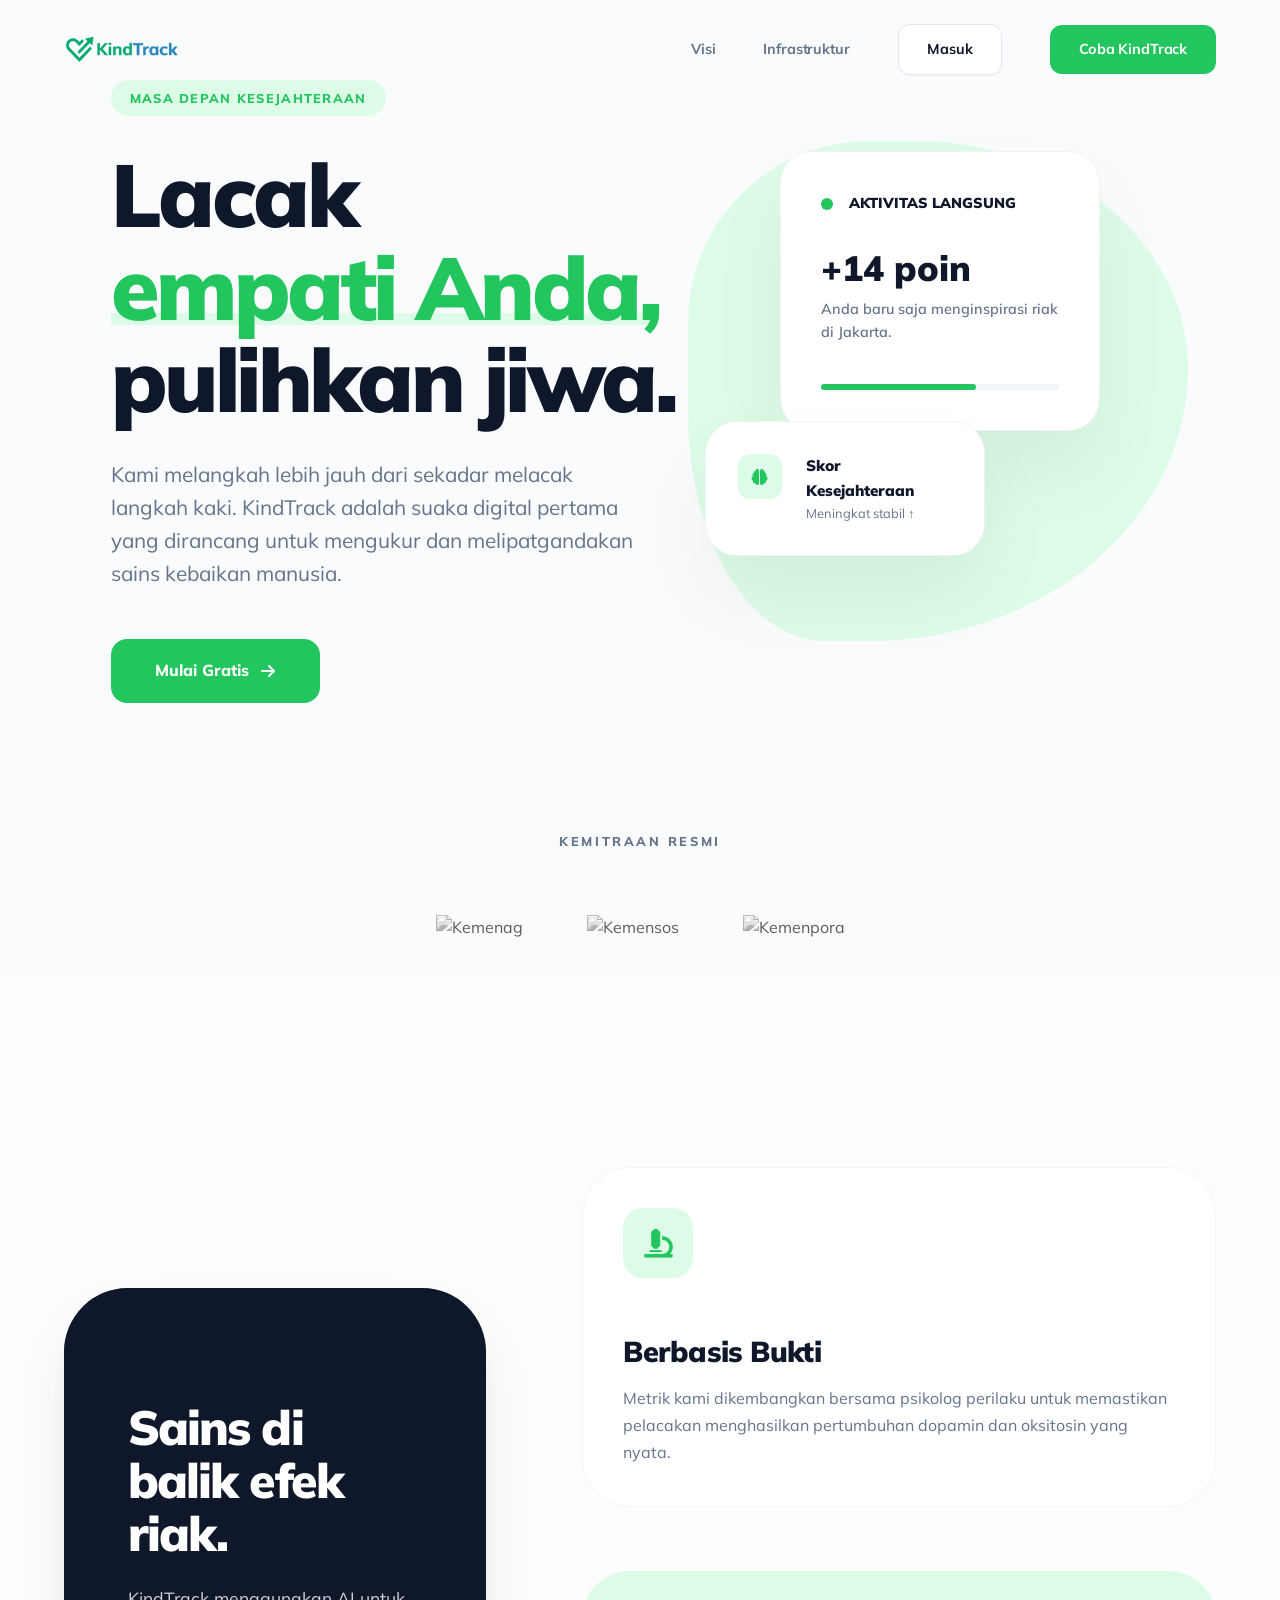
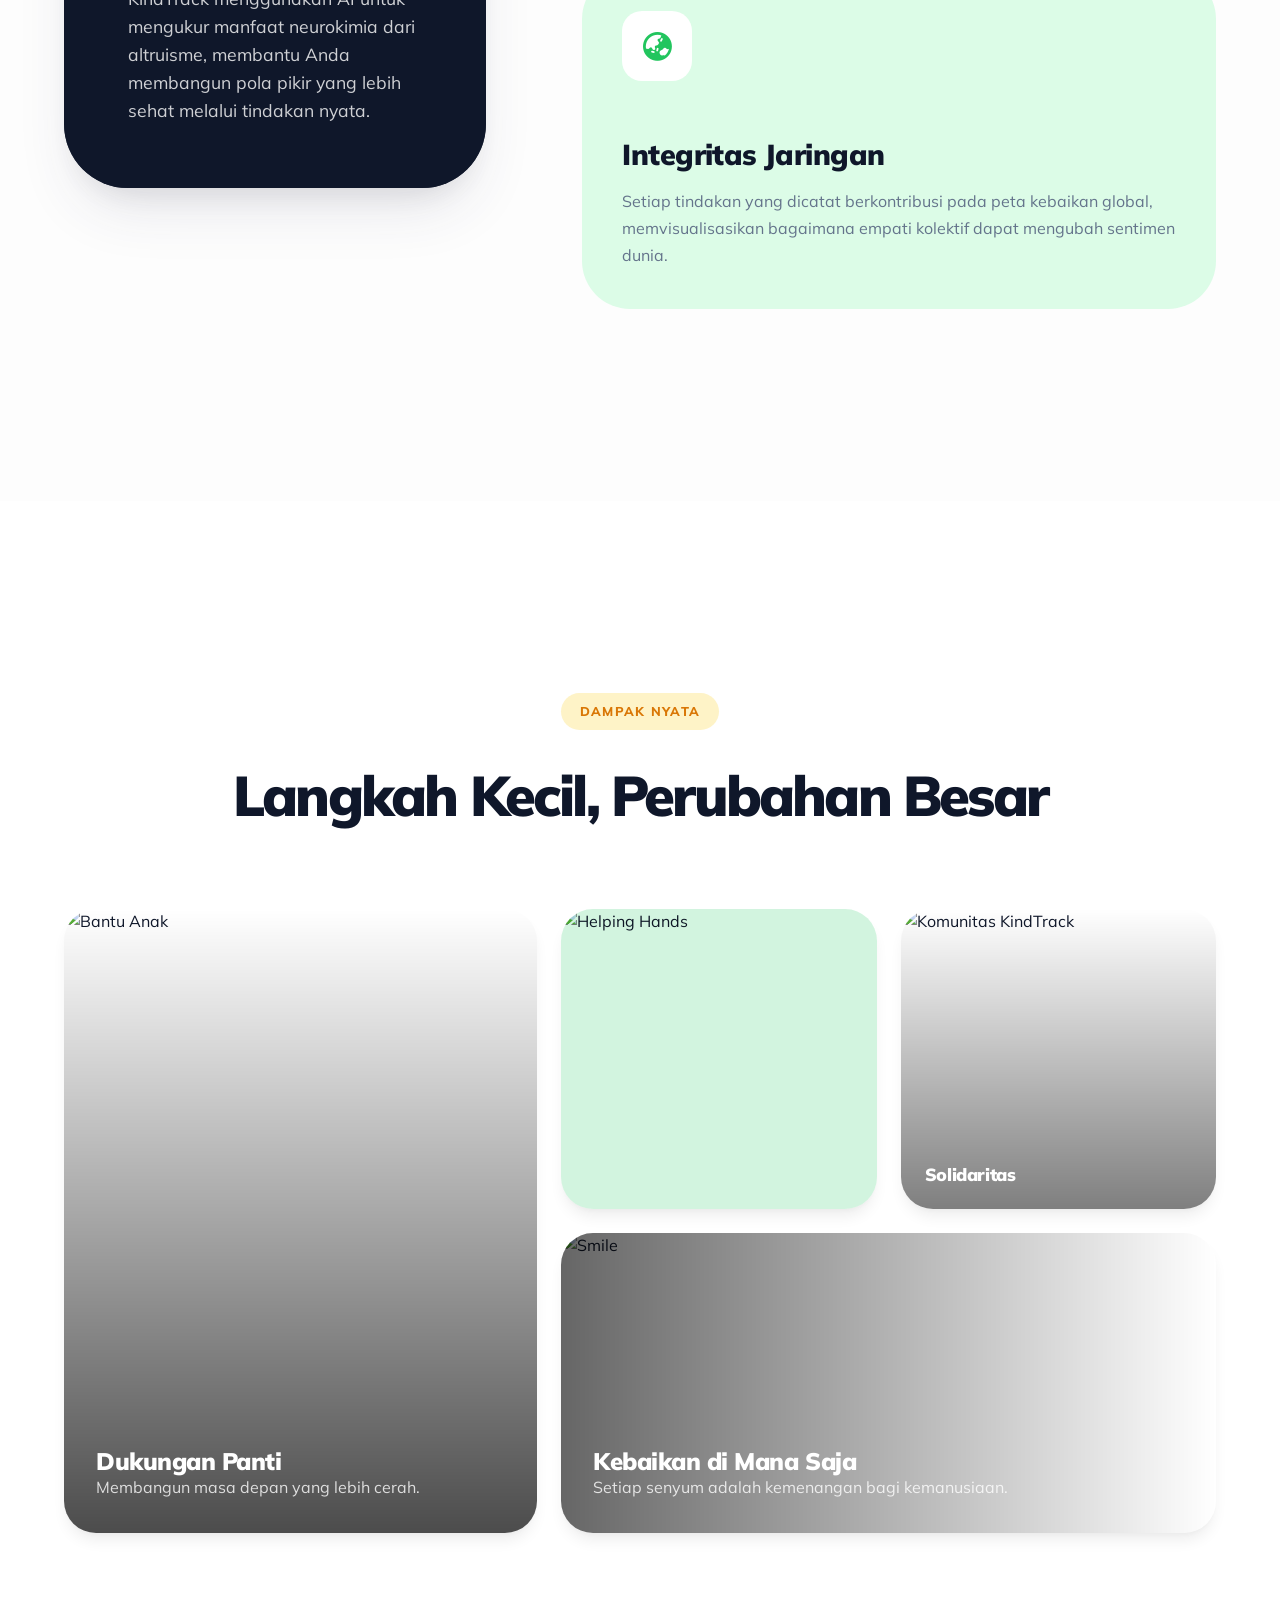
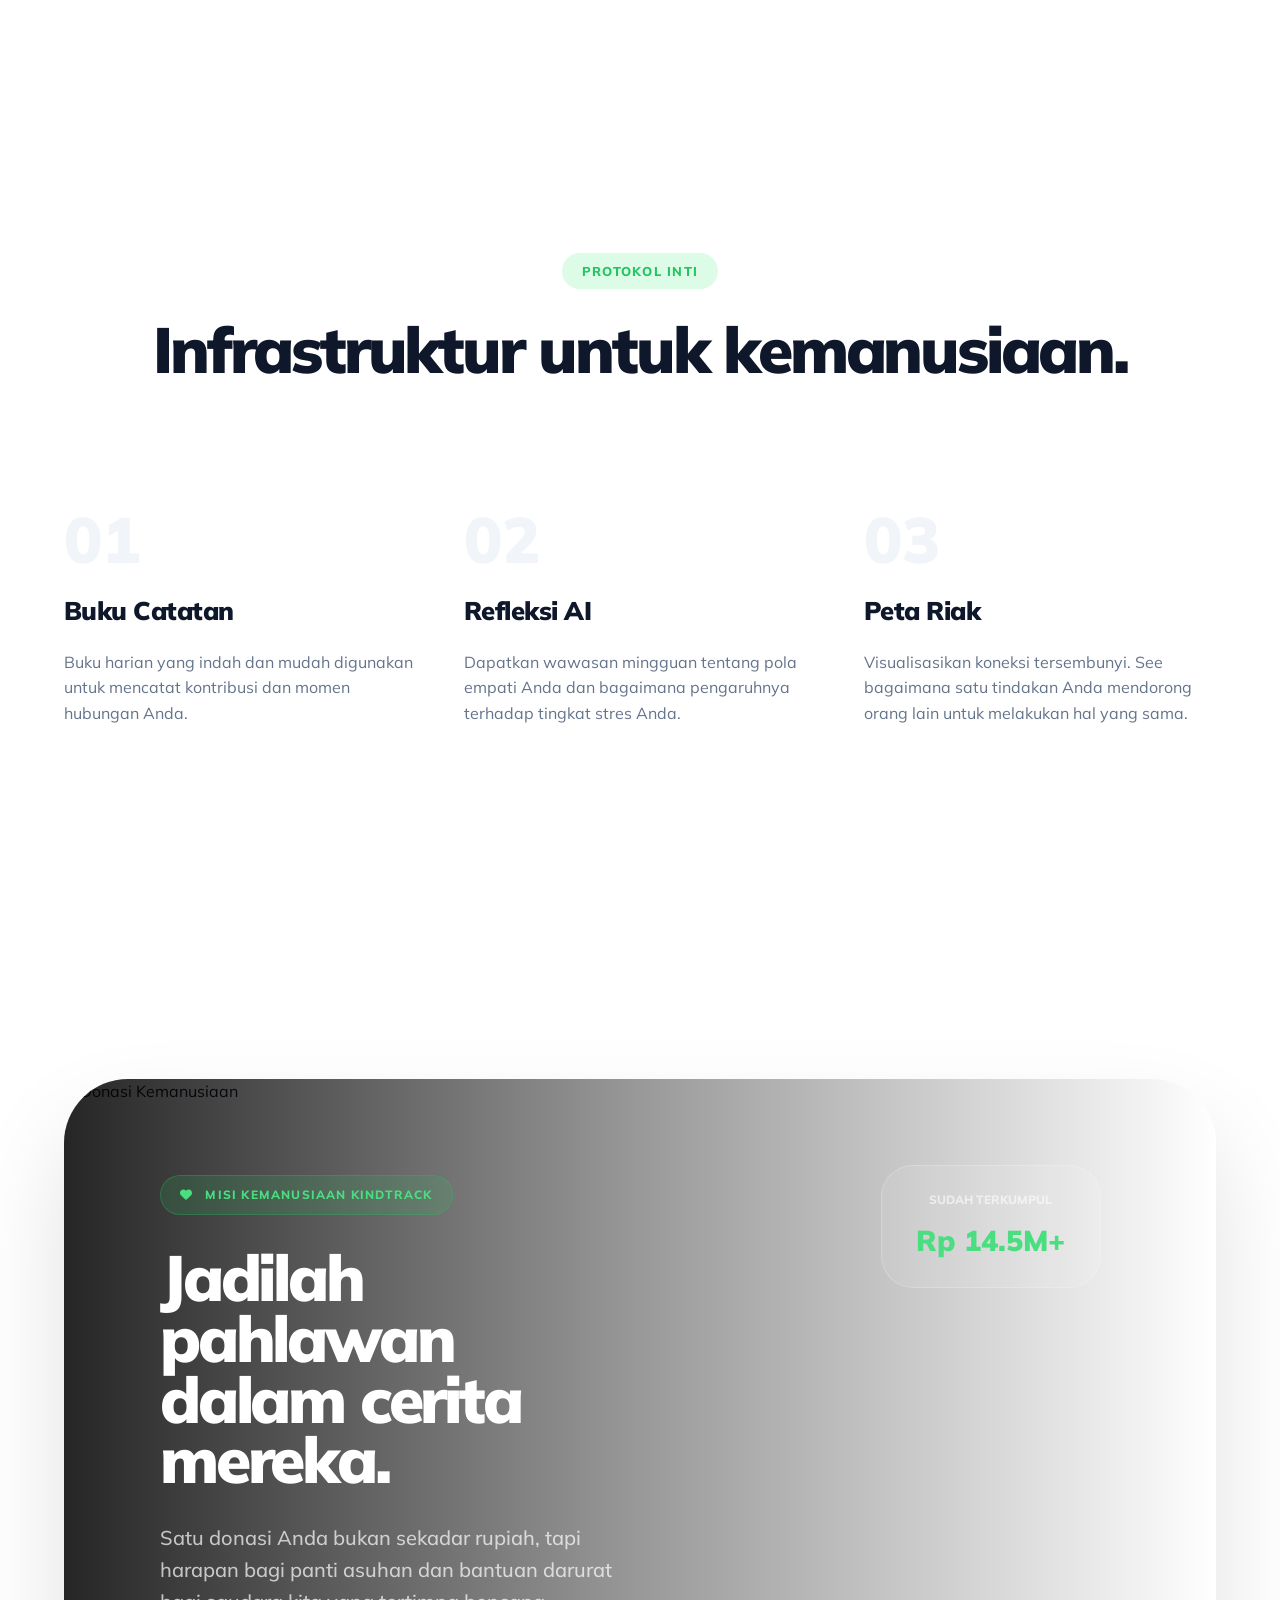
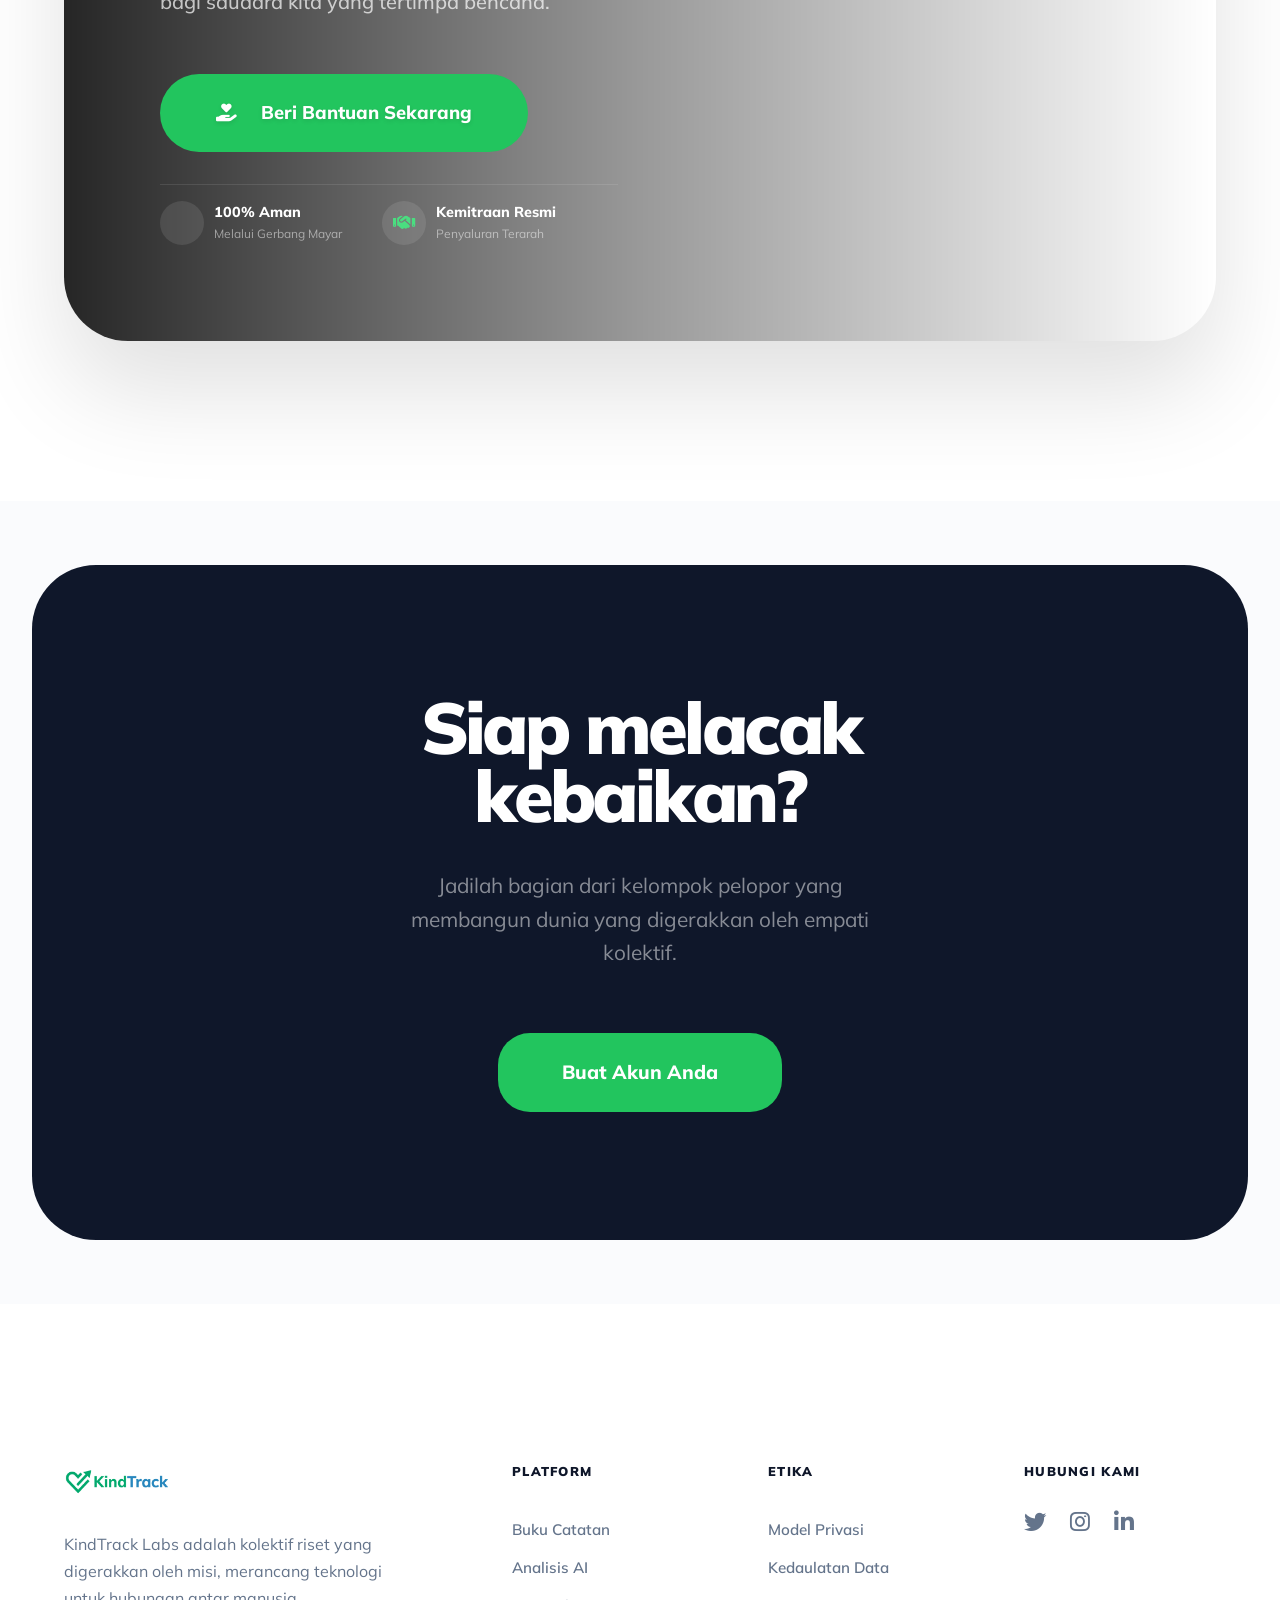
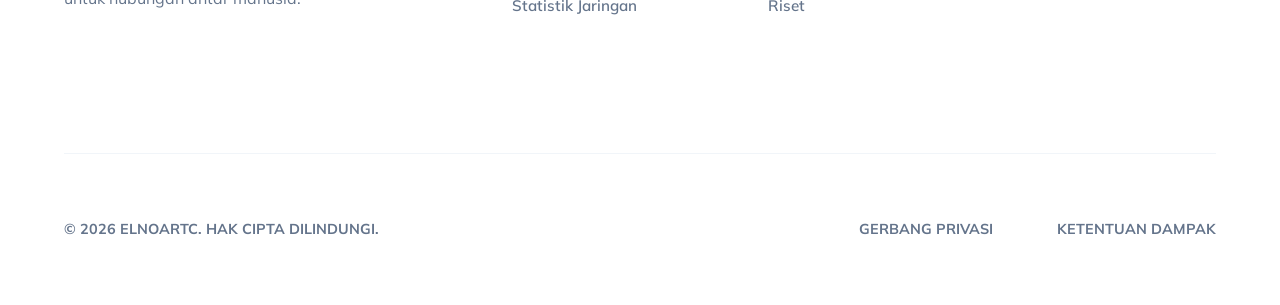
==== commit c84367e4: "add feature donation use mayar payment" ====
--- a/public/index.html
+++ b/public/index.html
@@ -258,14 +258,72 @@
             .hero-wrapper,
             .grid-asym {
                 grid-template-columns: 1fr;
+                gap: 3rem;
             }
 
             .hero-title-v3 {
-                font-size: 3.5rem;
+                font-size: 3rem;
             }
 
             .visual-organic {
-                height: 400px;
+                height: 350px;
+                margin-top: 2rem;
+            }
+
+            .nav-links {
+                display: none !important;
+                /* Hide links on mobile for simplicity */
+            }
+
+            .logo img {
+                height: 30px !important;
+            }
+        }
+
+        @media (max-width: 768px) {
+            .section-refined {
+                padding: 4rem 0;
+            }
+
+            .hero-title-v3 {
+                font-size: 2.5rem;
+            }
+
+            .grid-asym {
+                padding: 0 1rem;
+            }
+
+            #donation .container>div {
+                grid-template-columns: 1fr !important;
+                padding: 2rem !important;
+                gap: 2rem !important;
+                border-radius: 2rem !important;
+            }
+
+            #donation h2 {
+                font-size: 2rem !important;
+            }
+        }
+
+        /* Gallery Grid */
+        .gallery-grid {
+            display: grid;
+            grid-template-columns: 1.5fr 1fr 1fr;
+            grid-template-rows: 300px 300px;
+            gap: 1.5rem;
+        }
+
+        @media (max-width: 768px) {
+            .gallery-grid {
+                grid-template-columns: 1fr;
+                grid-template-rows: auto;
+                height: auto;
+            }
+
+            .gallery-grid>div {
+                height: 250px;
+                grid-row: auto !important;
+                grid-column: auto !important;
             }
         }
     </style>
@@ -281,9 +339,9 @@
             <div class="nav-links" style="gap: 3rem; display: flex; align-items: center;">
                 <a href="#vision" class="nav-link" style="font-weight: 700;">Visi</a>
                 <a href="#features" class="nav-link" style="font-weight: 700;">Infrastruktur</a>
-                <a href="pages/login.html" class="btn btn-outline"
+                <a href="pages/login.html" class="btn btn-outline" id="nav-login-btn"
                     style="border-radius: 12px; padding: 0.8rem 1.8rem;">Masuk</a>
-                <a href="pages/login.html" class="btn btn-primary"
+                <a href="pages/login.html" class="btn btn-primary" id="nav-cta-btn"
                     style="background: var(--primary); border-radius: 12px; padding: 0.8rem 1.8rem;">Coba KindTrack</a>
             </div>
         </div>
@@ -363,26 +421,31 @@
             <div class="grid-asym">
                 <div class="animate-fade-up">
                     <div
-                        style="width: 100%; height: 500px; background: var(--dark); border-radius: 4rem; overflow: hidden; position: relative;">
+                        style="width: 100%; height: 500px; background: var(--dark); border-radius: 4rem; overflow: hidden; position: relative; box-shadow: var(--shadow-premium);">
+                        <!-- Unsplash Photo: High Quality Science/Focus -->
+                        <img src="https://images.unsplash.com/photo-1507413245164-6160d8298b31?auto=format&fit=crop&q=80&w=1000"
+                            alt="Sains Empati"
+                            style="position: absolute; top:0; left:0; width: 100%; height: 100%; object-fit: cover;">
                         <div
-                            style="position: absolute; top:0; left:0; width: 100%; height: 100%; opacity: 0.4; background: radial-gradient(circle at 30% 30%, var(--primary), transparent 60%);">
-                        </div>
-                        <div style="padding: 4rem; position: relative; z-index: 2;">
+                            style="position: absolute; top:0; left:0; width: 100%; height: 100%; background: linear-gradient(to bottom, rgba(15, 23, 42, 0.4) 0%, rgba(15, 23, 42, 0.9) 100%); z-index: 1;">
+                        </div>
+                        <div style="padding: 4rem; position: absolute; bottom: 0; left: 0; right: 0; z-index: 2;">
                             <h2
-                                style="color: white; font-size: 3rem; font-weight: 900; line-height: 1.1; letter-spacing: -0.04em;">
+                                style="color: white; font-size: 3rem; font-weight: 900; line-height: 1.1; letter-spacing: -0.04em; margin-bottom: 1.5rem;">
                                 Sains di balik efek riak.</h2>
-                        </div>
-                        <div style="position: absolute; bottom: 4rem; left: 4rem; right: 4rem;">
-                            <p style="color: rgba(255,255,255,0.6); font-size: 1.1rem; line-height: 1.6;">KindTrack
-                                menggunakan AI untuk mengukur manfaat neurokimia dari altruisme, membantu Anda membangun
-                                pola pikir yang lebih sehat melalui tindakan nyata.</p>
+                            <p
+                                style="color: rgba(255,255,255,0.8); font-size: 1.1rem; line-height: 1.6; max-width: 500px;">
+                                KindTrack menggunakan AI untuk mengukur manfaat neurokimia dari altruisme, membantu Anda
+                                membangun pola pikir yang lebih sehat melalui tindakan nyata.
+                            </p>
                         </div>
                     </div>
                 </div>
                 <div class="animate-fade-up stagger-2">
                     <div style="display: flex; flex-direction: column; gap: 4rem;">
-                        <div class="f-box-large">
-                            <div class="f-icon-soft"><i class="fas fa-microscope"></i></div>
+                        <div class="f-box-large" style="padding: 2.5rem;">
+                            <div class="f-icon-soft" style="margin-bottom: 1.5rem;"><i class="fas fa-microscope"></i>
+                            </div>
                             <div>
                                 <h3 style="font-size: 1.8rem; font-weight: 900; margin-bottom: 1rem;">Berbasis Bukti
                                 </h3>
@@ -391,8 +454,10 @@
                                     oksitosin yang nyata.</p>
                             </div>
                         </div>
-                        <div class="f-box-large" style="background: var(--primary-light); border: none;">
-                            <div class="f-icon-soft" style="background: white;"><i class="fas fa-globe-asia"></i></div>
+                        <div class="f-box-large"
+                            style="background: var(--primary-light); border: none; padding: 2.5rem;">
+                            <div class="f-icon-soft" style="background: white; margin-bottom: 1.5rem;"><i
+                                    class="fas fa-globe-asia"></i></div>
                             <div>
                                 <h3 style="font-size: 1.8rem; font-weight: 900; margin-bottom: 1rem;">Integritas
                                     Jaringan</h3>
@@ -407,6 +472,63 @@
         </div>
     </section>
 
+    <!-- NEW SECTION: Impact Gallery -->
+    <section class="section-refined" style="background: white; padding-bottom: 8rem;">
+        <div class="container">
+            <div style="text-align: center; margin-bottom: 5rem;">
+                <span class="badge-pill" style="background: #fef3c7; color: #d97706;">Dampak Nyata</span>
+                <h2 style="font-size: 3.5rem; font-weight: 900; letter-spacing: -0.05em;">Langkah Kecil, Perubahan Besar
+                </h2>
+            </div>
+
+            <div class="gallery-grid">
+                <div class="animate-fade-up"
+                    style="grid-row: span 2; border-radius: 2rem; overflow: hidden; position: relative; box-shadow: var(--shadow-lg);">
+                    <img src="https://images.unsplash.com/photo-1488521787991-ed7bbaae773c?auto=format&fit=crop&q=80&w=1000"
+                        alt="Bantu Anak" style="width: 100%; height: 100%; object-fit: cover;">
+                    <div style="position: absolute; bottom: 2rem; left: 2rem; color: white; z-index: 2;">
+                        <h4 style="font-size: 1.5rem; font-weight: 900;">Dukungan Panti</h4>
+                        <p style="opacity: 0.8;">Membangun masa depan yang lebih cerah.</p>
+                    </div>
+                    <div
+                        style="position: absolute; inset: 0; background: linear-gradient(transparent, rgba(0,0,0,0.7));">
+                    </div>
+                </div>
+                <div class="animate-fade-up stagger-1"
+                    style="border-radius: 2rem; overflow: hidden; position: relative; box-shadow: var(--shadow-lg);">
+                    <img src="https://images.unsplash.com/photo-1593113598332-cd288d649433?auto=format&fit=crop&q=80&w=600"
+                        alt="Helping Hands" style="width: 100%; height: 100%; object-fit: cover;">
+                    <div
+                        style="position: absolute; inset: 0; background: rgba(34, 197, 94, 0.2); mix-blend-mode: multiply;">
+                    </div>
+                </div>
+                <div class="animate-fade-up stagger-2"
+                    style="border-radius: 2rem; overflow: hidden; position: relative; box-shadow: var(--shadow-lg);">
+                    <img src="https://images.unsplash.com/photo-1511632765486-a01980e01a18?auto=format&fit=crop&q=80&w=800"
+                        alt="Komunitas KindTrack" style="width: 100%; height: 100%; object-fit: cover;">
+                    <div style="position: absolute; bottom: 1.5rem; left: 1.5rem; color: white; z-index: 2;">
+                        <h4 style="font-size: 1.1rem; font-weight: 900;">Solidaritas</h4>
+                    </div>
+                    <div
+                        style="position: absolute; inset: 0; background: linear-gradient(transparent, rgba(0,0,0,0.5));">
+                    </div>
+                </div>
+                <div class="animate-fade-up stagger-3"
+                    style="grid-column: span 2; border-radius: 2rem; overflow: hidden; position: relative; box-shadow: var(--shadow-lg);">
+                    <img src="https://images.unsplash.com/photo-1544027993-37dbfe43562a?auto=format&fit=crop&q=80&w=1000"
+                        alt="Smile" style="width: 100%; height: 100%; object-fit: cover;">
+                    <div style="position: absolute; bottom: 2rem; left: 2rem; color: white; z-index: 2;">
+                        <h4 style="font-size: 1.5rem; font-weight: 900;">Kebaikan di Mana Saja</h4>
+                        <p style="opacity: 0.8;">Setiap senyum adalah kemenangan bagi kemanusiaan.</p>
+                    </div>
+                    <div
+                        style="position: absolute; inset: 0; background: linear-gradient(90deg, rgba(0,0,0,0.6), transparent);">
+                    </div>
+                </div>
+            </div>
+        </div>
+    </section>
+
     <section id="features" class="section-refined">
         <div class="container">
             <div style="margin-bottom: 8rem; text-align: center;">
@@ -439,6 +561,94 @@
                     <h3 style="font-size: 1.6rem; font-weight: 900; margin-bottom: 1.5rem;">Peta Riak</h3>
                     <p style="color: var(--slate); line-height: 1.6;">Visualisasikan koneksi tersembunyi. See bagaimana
                         satu tindakan Anda mendorong orang lain untuk melakukan hal yang sama.</p>
+                </div>
+            </div>
+        </div>
+    </section>
+
+    <section id="donation" class="section-refined" style="padding: 10rem 0; background: white; overflow: hidden;">
+        <div class="container">
+            <!-- Impact Card Wrapper -->
+            <div
+                style="position: relative; border-radius: 4rem; overflow: hidden; box-shadow: 0 50px 100px rgba(0,0,0,0.12); min-height: 650px; display: flex; align-items: center;">
+
+                <!-- Background Impact Image (Emotional Focus) -->
+                <img src="https://images.unsplash.com/photo-1488521787991-ed7bbaae773c?auto=format&fit=crop&q=80&w=2000"
+                    alt="Donasi Kemanusiaan"
+                    style="position: absolute; inset: 0; width: 100%; height: 100%; object-fit: cover; z-index: 1;">
+
+                <!-- Dark Overlay with Gradient for Text Readability -->
+                <div
+                    style="position: absolute; inset: 0; background: linear-gradient(90deg, rgba(0,0,0,0.85) 0%, rgba(0,0,0,0.4) 50%, transparent 100%); z-index: 2;">
+                </div>
+
+                <!-- Content Layer -->
+                <div style="position: relative; z-index: 5; padding: 6rem; max-width: 650px;">
+                    <div class="animate-fade-up">
+                        <div
+                            style="display: inline-flex; align-items: center; gap: 0.75rem; background: rgba(34, 197, 94, 0.15); border: 1px solid rgba(34, 197, 94, 0.3); padding: 0.6rem 1.2rem; border-radius: 100px; color: #4ade80; font-weight: 800; font-size: 0.75rem; margin-bottom: 2rem; text-transform: uppercase; letter-spacing: 0.1em;">
+                            <i class="fas fa-heart"></i> Misi Kemanusiaan KindTrack
+                        </div>
+
+                        <h2
+                            style="color: white; font-size: 4rem; font-weight: 900; line-height: 0.95; letter-spacing: -0.05em; margin-bottom: 2rem;">
+                            Jadilah pahlawan<br>dalam cerita mereka.
+                        </h2>
+
+                        <p
+                            style="color: rgba(255,255,255,0.7); font-size: 1.25rem; line-height: 1.6; margin-bottom: 3.5rem; font-weight: 500;">
+                            Satu donasi Anda bukan sekadar rupiah, tapi harapan bagi panti asuhan dan bantuan darurat
+                            bagi saudara kita yang tertimpa bencana.
+                        </p>
+
+                        <div style="display: flex; flex-direction: column; gap: 2rem;">
+                            <a href="https://suka-kreatif-digital.myr.id/pl/kindtrackdonation" target="_blank"
+                                class="btn-v3 btn-fill"
+                                style="background: var(--primary); padding: 1.5rem 3.5rem; border-radius: 100px; font-size: 1.15rem; width: fit-content; text-shadow: 0 2px 4px rgba(0,0,0,0.1);">
+                                <i class="fas fa-hand-holding-heart" style="margin-right: 12px;"></i> Beri Bantuan
+                                Sekarang
+                            </a>
+
+                            <div
+                                style="display: flex; align-items: center; gap: 2.5rem; padding-top: 1rem; border-top: 1px solid rgba(255,255,255,0.1);">
+                                <div style="display: flex; align-items: center; gap: 10px;">
+                                    <div
+                                        style="width: 44px; height: 44px; border-radius: 50%; background: rgba(255,255,255,0.1); display: flex; align-items: center; justify-content: center; font-size: 1.1rem; color: #4ade80;">
+                                        <i class="fas fa-shield-check"></i>
+                                    </div>
+                                    <div>
+                                        <div style="color: white; font-weight: 800; font-size: 0.9rem;">100% Aman</div>
+                                        <div style="color: rgba(255,255,255,0.5); font-size: 0.75rem;">Melalui Gerbang
+                                            Mayar</div>
+                                    </div>
+                                </div>
+                                <div style="display: flex; align-items: center; gap: 10px;">
+                                    <div
+                                        style="width: 44px; height: 44px; border-radius: 50%; background: rgba(255,255,255,0.1); display: flex; align-items: center; justify-content: center; font-size: 1.1rem; color: #4ade80;">
+                                        <i class="fas fa-handshake"></i>
+                                    </div>
+                                    <div>
+                                        <div style="color: white; font-weight: 800; font-size: 0.9rem;">Kemitraan Resmi
+                                        </div>
+                                        <div style="color: rgba(255,255,255,0.5); font-size: 0.75rem;">Penyaluran
+                                            Terarah</div>
+                                    </div>
+                                </div>
+                            </div>
+                        </div>
+                    </div>
+                </div>
+
+                <!-- Floating Impact Stats -->
+                <div class="animate-fade-up stagger-2"
+                    style="position: absolute; top: 10%; right: 10%; z-index: 10; display: flex; flex-direction: column; gap: 1.5rem;">
+                    <div
+                        style="backdrop-filter: blur(20px); background: rgba(255,255,255,0.1); border: 1px solid rgba(255,255,255,0.2); padding: 1.5rem; border-radius: 2rem; color: white; width: 220px; text-align: center;">
+                        <div
+                            style="font-size: 0.75rem; font-weight: 800; opacity: 0.6; margin-bottom: 0.5rem; text-transform: uppercase;">
+                            Sudah Terkumpul</div>
+                        <div style="font-size: 1.8rem; font-weight: 900; color: #4ade80;">Rp 14.5M+</div>
+                    </div>
                 </div>
             </div>
         </div>
@@ -544,9 +754,21 @@
 
         onAuthStateChanged(auth, (user) => {
             if (user) {
+                const loginBtn = document.getElementById('nav-login-btn');
+                const ctaBtn = document.getElementById('nav-cta-btn');
+
+                if (loginBtn) loginBtn.style.display = 'none';
+                if (ctaBtn) {
+                    ctaBtn.href = 'pages/dashboard.html';
+                    ctaBtn.textContent = 'Buka Dashboard';
+                }
+
+                // Also update hero button if necessary
                 document.querySelectorAll('a[href="pages/login.html"]').forEach(link => {
-                    link.href = 'pages/dashboard.html';
-                    link.textContent = link.classList.contains('btn-primary') ? 'Buka Dashboard' : 'Dashboard';
+                    if (link !== loginBtn && link !== ctaBtn) {
+                        link.href = 'pages/dashboard.html';
+                        link.textContent = 'Buka Dashboard';
+                    }
                 });
             }
         });
--- a/public/css/style.css
+++ b/public/css/style.css
@@ -408,6 +408,62 @@
 .was-validated .form-control:invalid~.invalid-feedback,
 .was-validated .form-control.is-invalid~.invalid-feedback {
     display: block;
+}
+
+/* ─── Toggle Switch ────────────────────────────────────────── */
+.switch {
+    position: relative;
+    display: inline-block;
+    width: 48px;
+    height: 24px;
+}
+
+.switch input {
+    opacity: 0;
+    width: 0;
+    height: 0;
+}
+
+.slider {
+    position: absolute;
+    cursor: pointer;
+    top: 0;
+    left: 0;
+    right: 0;
+    bottom: 0;
+    background-color: #cbd5e1;
+    transition: .4s;
+}
+
+.slider:before {
+    position: absolute;
+    content: "";
+    height: 18px;
+    width: 18px;
+    left: 3px;
+    bottom: 3px;
+    background-color: white;
+    transition: .4s;
+}
+
+input:checked+.slider {
+    background-color: var(--primary);
+}
+
+input:focus+.slider {
+    box-shadow: 0 0 1px var(--primary);
+}
+
+input:checked+.slider:before {
+    transform: translateX(24px);
+}
+
+.slider.round {
+    border-radius: 34px;
+}
+
+.slider.round:before {
+    border-radius: 50%;
 }
 
 /* ─── Animations ─────────────────────────────────────────── */
@@ -1375,16 +1431,29 @@
 }
 
 .app-body {
-    padding: 2rem;
+    padding: 1.5rem 2rem;
     flex: 1;
+    display: flex;
+    flex-direction: column;
+    height: calc(100vh - 80px);
+    /* Adjust based on header height */
+    overflow: hidden;
+}
+
+@media (max-width: 1200px) {
+    .app-body {
+        height: auto;
+        overflow: visible;
+    }
 }
 
 /* ─── Dashboard Components ───────────────────────────────── */
 .stats-grid {
     display: grid;
-    grid-template-columns: repeat(auto-fit, minmax(200px, 1fr));
+    grid-template-columns: repeat(4, 1fr);
     gap: 1.25rem;
-    margin-bottom: 2rem;
+    margin-bottom: 1.5rem;
+    flex-shrink: 0;
 }
 
 .stat-card {
@@ -1450,18 +1519,54 @@
     color: #ef4444;
 }
 
+/* Dashbord Grid Refined for No-Scroll */
 .content-grid {
     display: grid;
-    grid-template-columns: 2fr 1fr;
+    grid-template-columns: 1.8fr 1fr;
     gap: 1.5rem;
+    flex: 1;
+    min-height: 0;
+    /* Important for flex-child scrolling */
+}
+
+@media (max-width: 1200px) {
+    .content-grid {
+        grid-template-columns: 1fr;
+        height: auto;
+    }
+}
+
+.dashboard-left-col {
+    display: flex;
+    flex-direction: column;
+    gap: 1.5rem;
+    min-height: 0;
+}
+
+.dashboard-right-col {
+    display: flex;
+    flex-direction: column;
+    gap: 1.25rem;
+    overflow-y: auto;
+    padding-right: 4px;
+}
+
+.analytics-row {
+    display: grid;
+    grid-template-columns: 1.2fr 1fr;
+    gap: 1.25rem;
+    flex-shrink: 0;
 }
 
 .content-card {
     background: var(--white);
     border: 1px solid var(--border-light);
     border-radius: var(--r-xl);
-    padding: 1.5rem;
+    padding: 1.25rem;
     box-shadow: var(--shadow-xs);
+    display: flex;
+    flex-direction: column;
+    min-height: 0;
 }
 
 .card-header {
@@ -1488,6 +1593,17 @@
     display: flex;
     flex-direction: column;
     gap: 0.75rem;
+    overflow-y: auto;
+    flex: 1;
+}
+
+.activity-list::-webkit-scrollbar {
+    width: 4px;
+}
+
+.activity-list::-webkit-scrollbar-thumb {
+    background: var(--border);
+    border-radius: 10px;
 }
 
 .activity-item {
@@ -1535,54 +1651,115 @@
     margin-top: 0.1rem;
 }
 
-/* AI Card */
+/* Futuristic AI Card */
 .ai-card {
-    background: linear-gradient(135deg, #0f172a 0%, #1e293b 100%);
+    background: linear-gradient(135deg, #0f172a 0%, #1e1b4b 100%);
     color: white;
-    border: none;
+    border: 1px solid rgba(99, 102, 241, 0.2) !important;
+    box-shadow: 0 10px 30px -10px rgba(79, 70, 229, 0.4);
+    position: relative;
+    overflow: hidden;
+}
+
+.ai-card::before {
+    content: '';
+    position: absolute;
+    top: -50%;
+    left: -50%;
+    width: 200%;
+    height: 200%;
+    background: radial-gradient(circle, rgba(99, 102, 241, 0.1) 0%, transparent 70%);
+    animation: pulseGlow 8s infinite alternate;
+}
+
+@keyframes pulseGlow {
+    from {
+        opacity: 0.3;
+        transform: scale(1);
+    }
+
+    to {
+        opacity: 0.6;
+        transform: scale(1.1);
+    }
 }
 
 .ai-card .card-title {
+    color: #e0e7ff;
+    font-family: 'Mulish', sans-serif;
+    text-transform: uppercase;
+    letter-spacing: 0.1em;
+    font-size: 0.75rem;
+}
+
+.ai-icon {
+    width: 38px;
+    height: 38px;
+    background: linear-gradient(135deg, #6366f1, #a855f7);
+    border-radius: 10px;
+    display: flex;
+    align-items: center;
+    justify-content: center;
     color: white;
-}
-
-.ai-icon {
-    width: 36px;
-    height: 36px;
-    background: rgba(34, 197, 94, 0.2);
-    border-radius: var(--r-md);
-    display: flex;
-    align-items: center;
-    justify-content: center;
-    color: var(--primary);
-    font-size: 1rem;
+    font-size: 1.1rem;
+    box-shadow: 0 0 20px rgba(99, 102, 241, 0.5);
+    animation: floatIcon 3s ease-in-out infinite;
+}
+
+@keyframes floatIcon {
+
+    0%,
+    100% {
+        transform: translateY(0);
+    }
+
+    50% {
+        transform: translateY(-5px);
+    }
 }
 
 .ai-text {
-    font-size: 0.9rem;
-    line-height: 1.65;
-    color: rgba(255, 255, 255, 0.7);
-    margin: 1rem 0 1.25rem;
+    font-size: 0.95rem;
+    line-height: 1.7;
+    color: #cbd5e1;
+    margin: 1.25rem 0;
+    font-weight: 500;
+    min-height: 80px;
+    position: relative;
+    z-index: 1;
+}
+
+.ai-text-loading {
+    color: rgba(255, 255, 255, 0.3);
+    background: linear-gradient(90deg, rgba(255, 255, 255, 0.1) 25%, rgba(255, 255, 255, 0.2) 50%, rgba(255, 255, 255, 0.1) 75%);
+    background-size: 200% 100%;
+    animation: shimmer 1.5s infinite;
+    -webkit-background-clip: text;
+    background-clip: text;
 }
 
 .ai-refresh-btn {
     display: inline-flex;
     align-items: center;
-    gap: 0.4rem;
-    padding: 0.5rem 1rem;
-    background: rgba(255, 255, 255, 0.1);
-    border: 1px solid rgba(255, 255, 255, 0.12);
+    gap: 0.5rem;
+    padding: 0.6rem 1.25rem;
+    background: rgba(255, 255, 255, 0.05);
+    border: 1px solid rgba(255, 255, 255, 0.1);
+    color: #a5b4fc;
+    border-radius: 10px;
+    font-size: 0.8rem;
+    font-weight: 700;
+    cursor: pointer;
+    transition: all 0.3s cubic-bezier(0.4, 0, 0.2, 1);
+    position: relative;
+    z-index: 1;
+}
+
+.ai-refresh-btn:hover {
+    background: rgba(99, 102, 241, 0.15);
     color: white;
-    border-radius: var(--r-full);
-    font-size: 0.8rem;
-    font-weight: 600;
-    cursor: pointer;
-    transition: all 0.2s;
-    font-family: var(--font-body);
-}
-
-.ai-refresh-btn:hover {
-    background: rgba(255, 255, 255, 0.18);
+    border-color: rgba(99, 102, 241, 0.4);
+    transform: translateY(-2px);
 }
 
 /* Daily Idea */
@@ -1599,6 +1776,31 @@
     font-weight: 600;
     color: var(--primary-dark);
     line-height: 1.6;
+}
+
+/* Mayar Card */
+.mayar-card {
+    background: linear-gradient(135deg, var(--primary-soft) 0%, #ffffff 100%);
+    border: 1px solid var(--primary-soft);
+    position: relative;
+    overflow: hidden;
+    transition: all 0.3s var(--ease);
+}
+
+.mayar-card:hover {
+    transform: translateY(-3px);
+    box-shadow: 0 10px 25px rgba(34, 197, 94, 0.1);
+    border-color: var(--primary);
+}
+
+.mayar-bg-icon {
+    position: absolute;
+    bottom: -10px;
+    right: -10px;
+    font-size: 5rem;
+    color: rgba(34, 197, 94, 0.08);
+    transform: rotate(-15deg);
+    z-index: 0;
 }
 
 /* Heatmap */
@@ -2200,4 +2402,61 @@
 .modal-footer .btn {
     flex: 1;
     justify-content: center;
+}
+
+/* ─── Add Kindness Grid Layout ───────────────────────────── */
+.add-kindness-container {
+    max-width: 1100px;
+    margin: 0 auto;
+}
+
+.add-kindness-grid {
+    display: grid;
+    grid-template-columns: 1fr;
+    gap: 2rem;
+    align-items: start;
+}
+
+@media (min-width: 992px) {
+    .add-kindness-grid {
+        grid-template-columns: 1fr 1.25fr;
+        gap: 4rem;
+    }
+
+    .grid-left {
+        position: sticky;
+        top: 2rem;
+    }
+
+    .left-panel-content {
+        padding-right: 1rem;
+    }
+}
+
+.left-panel-content h2 {
+    font-size: 1.75rem;
+    font-weight: 900;
+    margin-bottom: 0.5rem;
+    color: var(--text);
+}
+
+.left-panel-content p.subtitle {
+    color: var(--text-muted);
+    margin-bottom: 2.5rem;
+    font-size: 0.95rem;
+}
+
+.right-panel .form-card {
+    margin-top: 0;
+    max-width: 100%;
+}
+
+.photo-upload-container {
+    transition: all 0.3s var(--ease);
+    background: var(--bg);
+}
+
+.photo-upload-container:hover {
+    border-color: var(--primary) !important;
+    background: var(--primary-soft);
 }
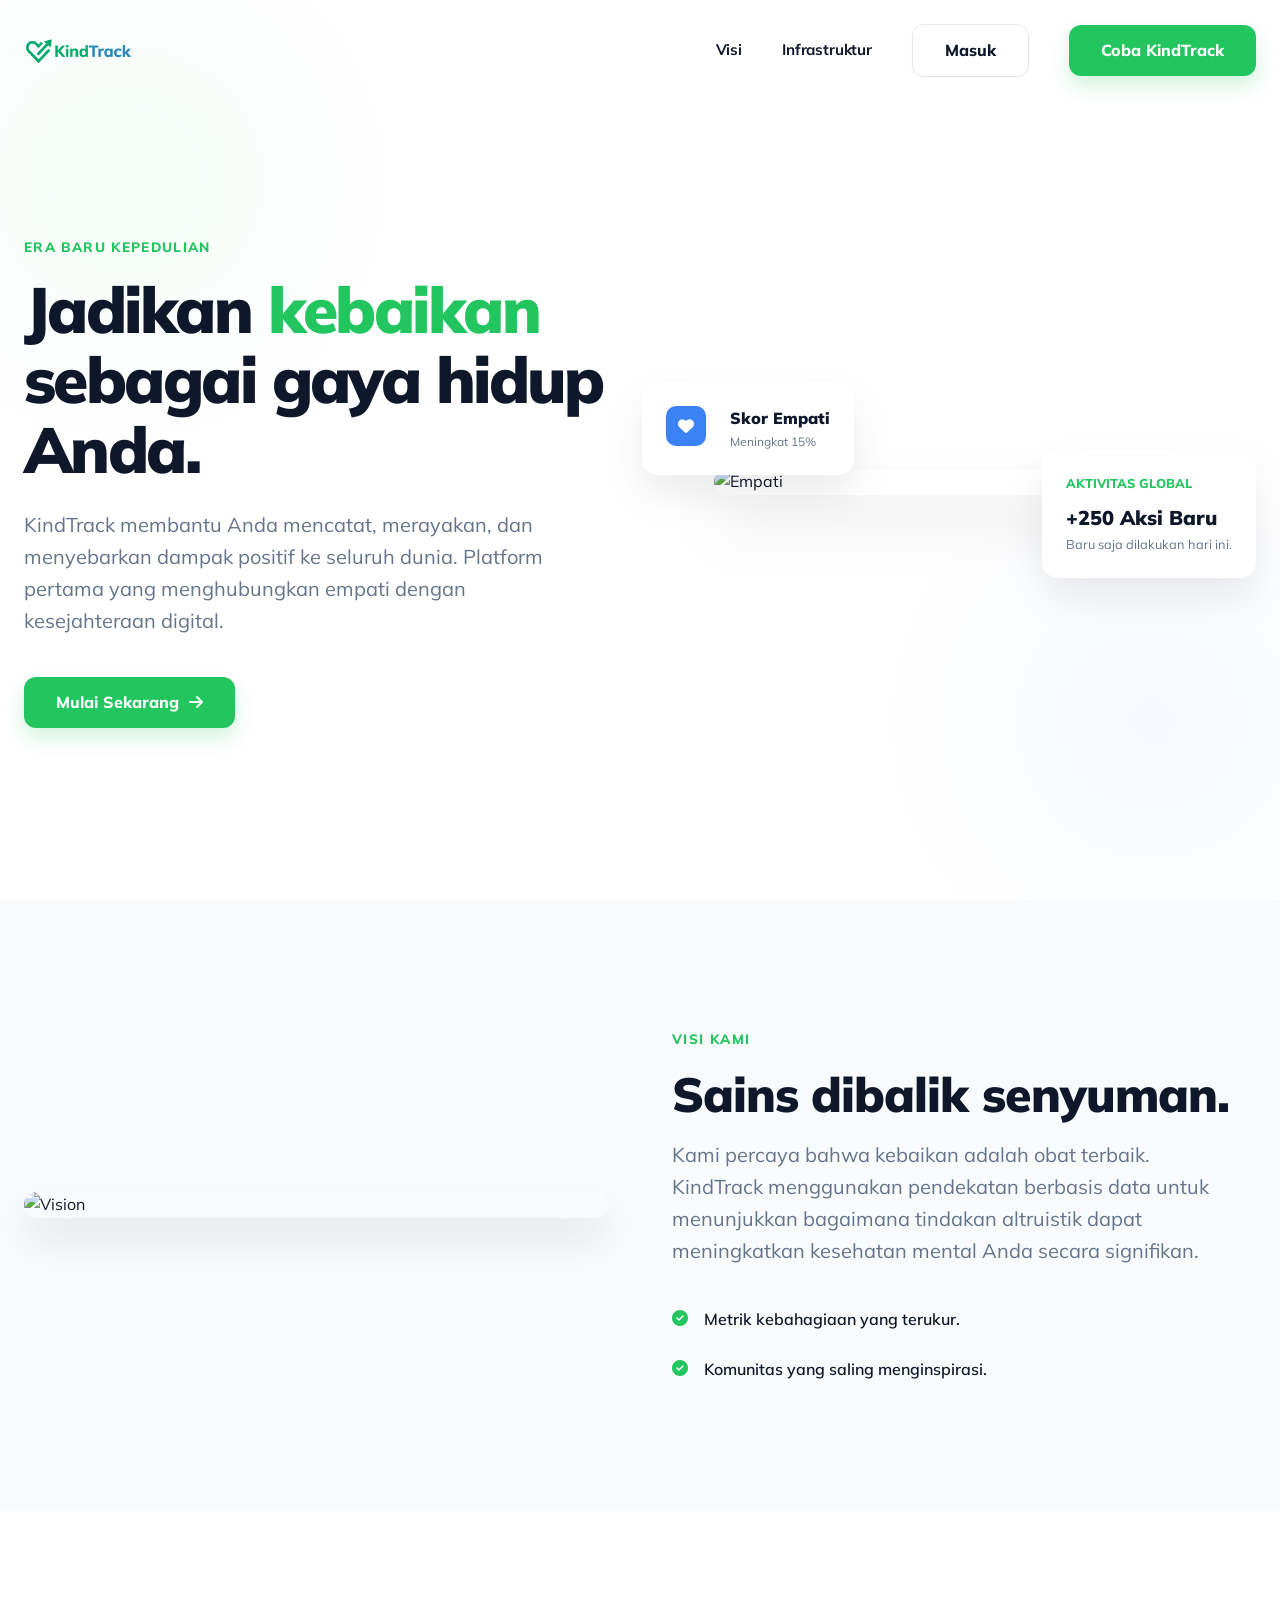
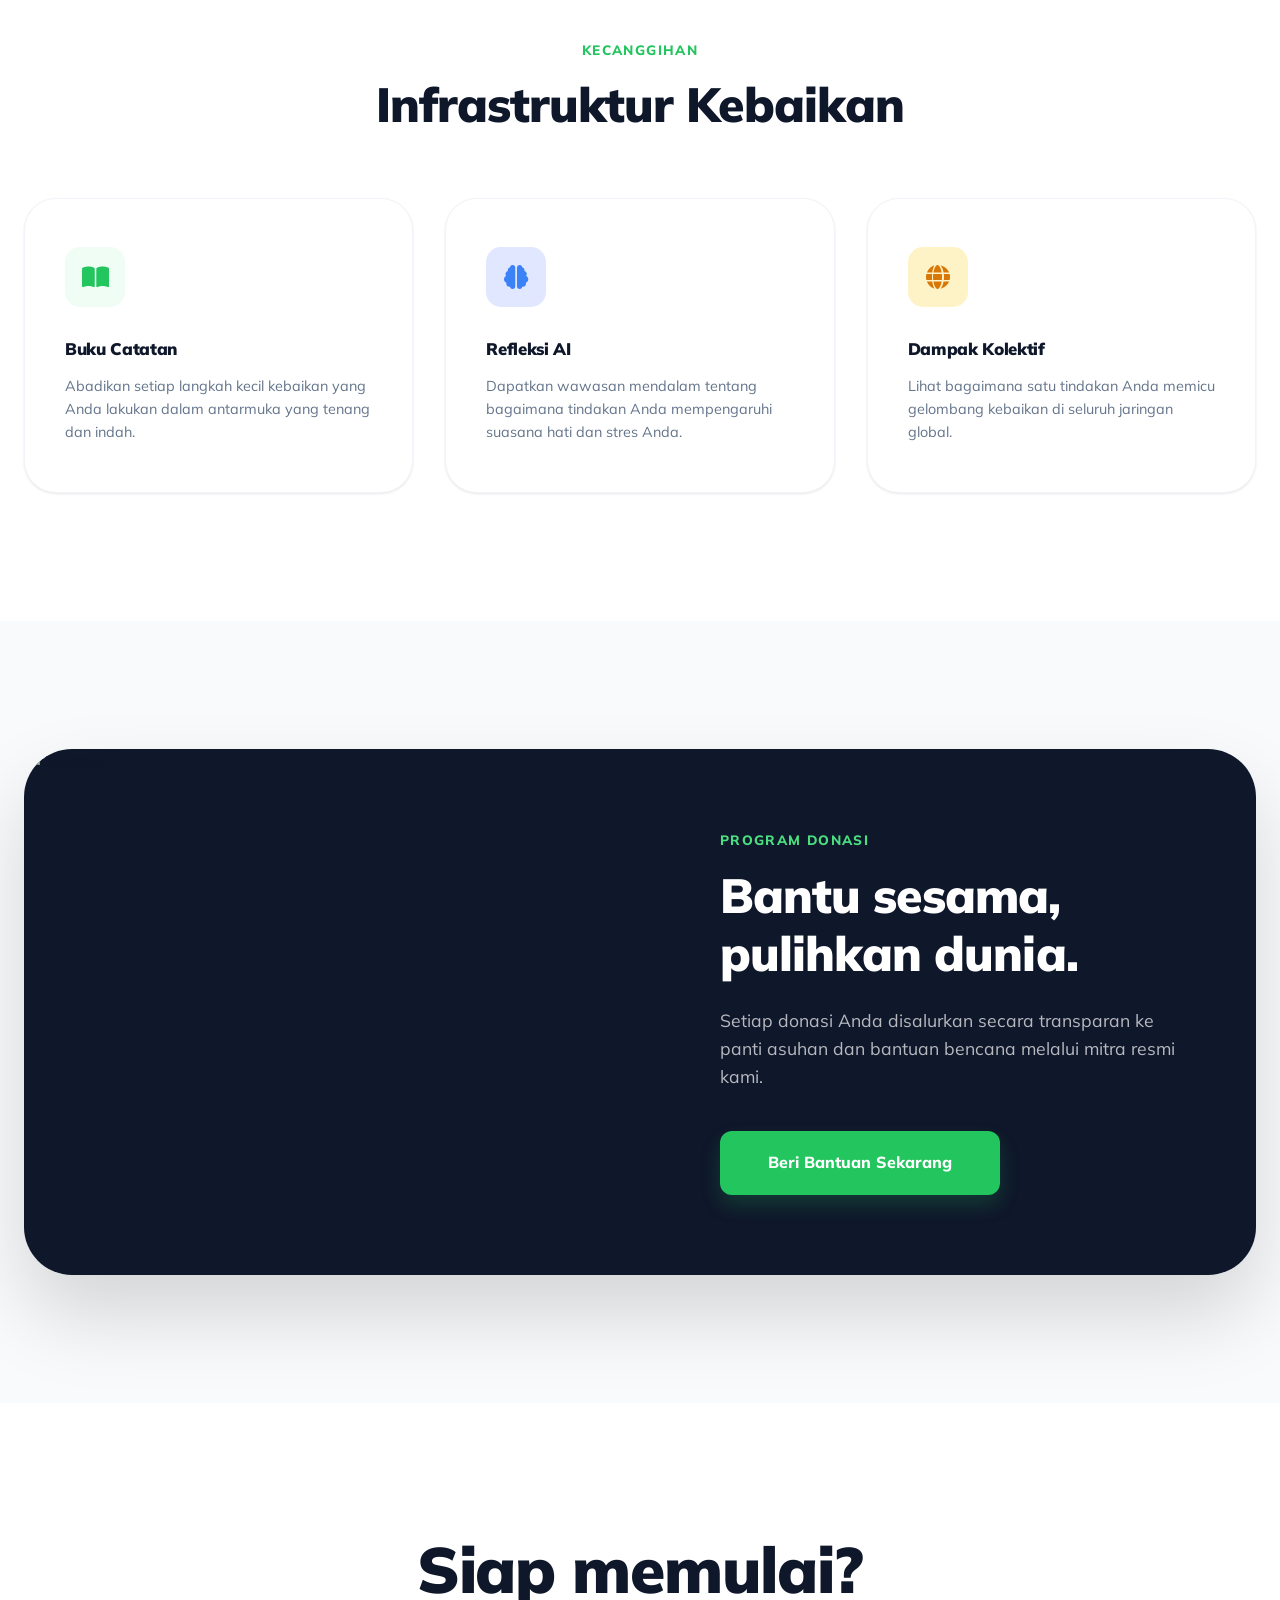
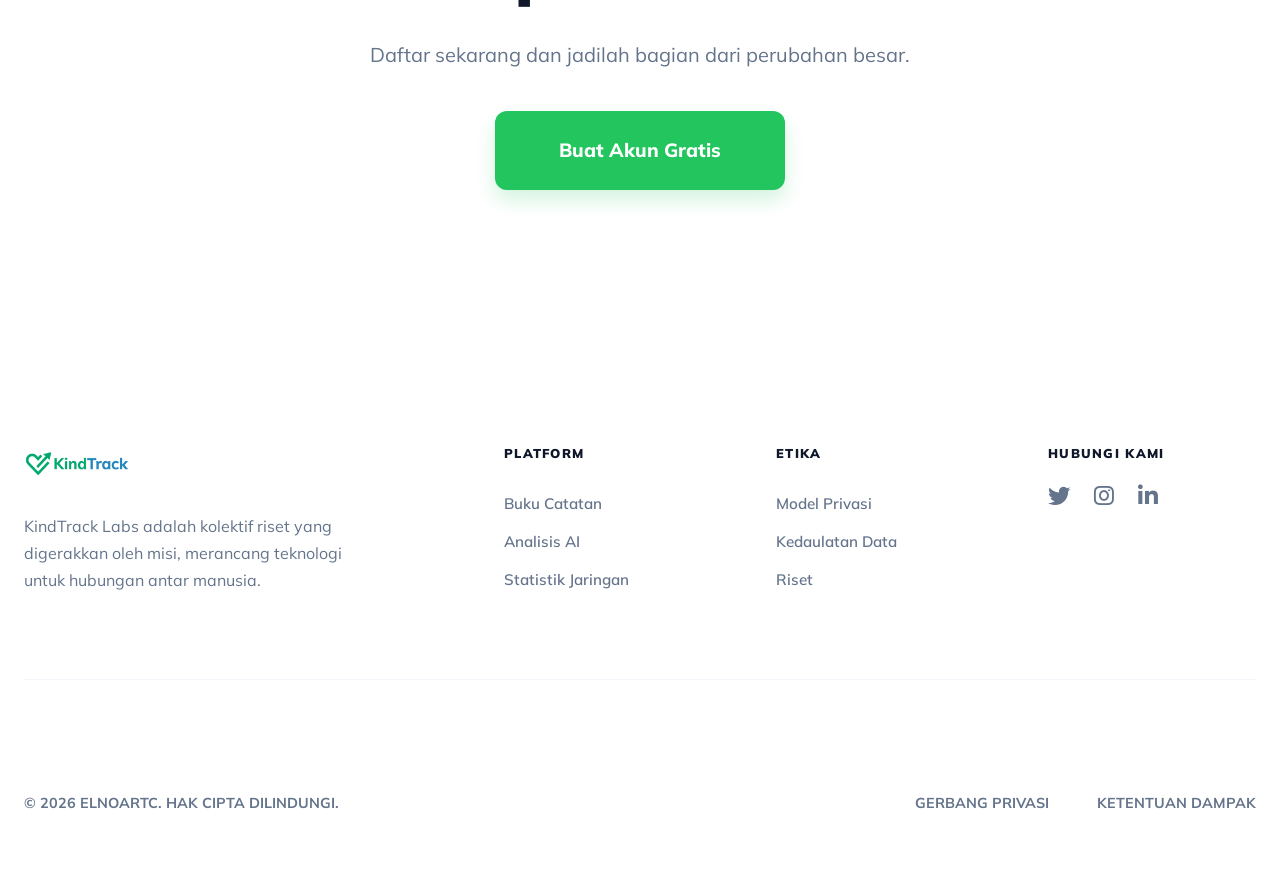
==== commit 9b3ee91c: "add google auth" ====
--- a/public/index.html
+++ b/public/index.html
@@ -16,315 +16,598 @@
     <style>
         :root {
             --primary: #22C55E;
-            --primary-light: #dcfce7;
+            --primary-dark: #16a34a;
+            --primary-soft: #f0fdf4;
             --secondary: #3B82F6;
-            --dark: #0f172a;
-            --slate: #64748B;
+            --text: #0f172a;
+            --text-muted: #64748b;
+            --bg: #ffffff;
+            --bg-soft: #f8fafc;
+            --radius-lg: 2rem;
+            --radius-md: 1rem;
             --font-main: 'Mulish', sans-serif;
-            --bg-canvas: #fafbfd;
+            --transition: all 0.4s cubic-bezier(0.16, 1, 0.3, 1);
         }
 
         body {
             font-family: var(--font-main);
-            background: var(--bg-canvas);
-            color: var(--dark);
+            background: var(--bg);
+            color: var(--text);
             margin: 0;
             overflow-x: hidden;
             -webkit-font-smoothing: antialiased;
         }
 
+        .container {
+            max-width: 1280px;
+            margin: 0 auto;
+            padding: 0 1.5rem;
+        }
+
+        /* ─── Navigation ─── */
         nav.nav-premium {
             padding: 1.5rem 0;
             position: fixed;
             top: 0;
             width: 100%;
             z-index: 1000;
-            transition: all 0.4s cubic-bezier(0.16, 1, 0.3, 1);
+            transition: var(--transition);
         }
 
         nav.nav-premium.scrolled {
-            background: rgba(255, 255, 255, 0.85);
-            backdrop-filter: blur(15px);
+            background: rgba(255, 255, 255, 0.92);
+            backdrop-filter: blur(20px);
             padding: 1rem 0;
-            border-bottom: 1px solid rgba(0, 0, 0, 0.04);
-        }
-
-        .hero-v3 {
+            border-bottom: 1px solid rgba(0, 0, 0, 0.05);
+        }
+
+        .nav-inner {
+            display: flex;
+            align-items: center;
+            justify-content: space-between;
+        }
+
+        /* ─── Hamburger ─── */
+        nav.nav-premium .hamburger {
+            display: none;
+            flex-direction: column;
+            gap: 5px;
+            cursor: pointer;
+            background: none !important;
+            border: none !important;
+            padding: 8px;
+            z-index: 1100;
+            position: relative;
+        }
+
+        nav.nav-premium .hamburger span {
+            display: block !important;
+            width: 26px;
+            height: 3px;
+            background: #0f172a !important;
+            border-radius: 4px;
+            transition: var(--transition);
+        }
+
+        nav.nav-premium .hamburger.open span:nth-child(1) {
+            transform: translateY(7.5px) rotate(45deg);
+        }
+
+        nav.nav-premium .hamburger.open span:nth-child(2) {
+            opacity: 0;
+            transform: scaleX(0);
+        }
+
+        nav.nav-premium .hamburger.open span:nth-child(3) {
+            transform: translateY(-7.5px) rotate(-45deg);
+        }
+
+        /* ─── Mobile Drawer ─── */
+        .mobile-drawer {
+            display: none;
+            position: fixed;
+            inset: 0;
+            z-index: 1050;
+            pointer-events: none;
+        }
+
+        .mobile-drawer.open {
+            pointer-events: all;
+        }
+
+        .drawer-overlay {
+            position: absolute;
+            inset: 0;
+            background: rgba(0, 0, 0, 0.35);
+            backdrop-filter: blur(4px);
+            opacity: 0;
+            transition: opacity 0.35s ease;
+        }
+
+        .mobile-drawer.open .drawer-overlay {
+            opacity: 1;
+        }
+
+        .drawer-panel {
+            position: absolute;
+            top: 0;
+            right: 0;
+            width: min(320px, 85vw);
+            height: 100%;
+            background: white;
+            padding: 5rem 2rem 3rem;
+            display: flex;
+            flex-direction: column;
+            gap: 0.5rem;
+            transform: translateX(100%);
+            transition: transform 0.35s cubic-bezier(0.16, 1, 0.3, 1);
+            box-shadow: -20px 0 60px rgba(0, 0, 0, 0.12);
+        }
+
+        .mobile-drawer.open .drawer-panel {
+            transform: translateX(0);
+        }
+
+        .drawer-link {
+            font-weight: 700;
+            font-size: 1.15rem;
+            color: var(--text);
+            text-decoration: none;
+            padding: 0.9rem 0;
+            border-bottom: 1px solid #f1f5f9;
+            transition: color 0.2s;
+        }
+
+        .drawer-link:hover {
+            color: var(--primary);
+        }
+
+        .drawer-actions {
+            margin-top: auto;
+            display: flex;
+            flex-direction: column;
+            gap: 0.75rem;
+        }
+
+        .drawer-actions .btn-premium {
+            justify-content: center;
+            padding: 1rem;
+        }
+
+        .nav-links {
+            display: flex;
+            align-items: center;
+            gap: 2.5rem;
+        }
+
+        .nav-link {
+            font-weight: 700;
+            color: var(--text);
+            text-decoration: none;
+            font-size: 0.95rem;
+            transition: color 0.3s;
+        }
+
+        .nav-link:hover {
+            color: var(--primary);
+        }
+
+        /* ─── Buttons ─── */
+        .btn-premium {
+            padding: 0.8rem 2rem;
+            border-radius: 12px;
+            font-weight: 800;
+            text-decoration: none;
+            display: inline-flex;
+            align-items: center;
+            gap: 10px;
+            transition: var(--transition);
+            cursor: pointer;
+            border: none;
+        }
+
+        .btn-outline {
+            background: transparent;
+            border: 1px solid #e2e8f0;
+            color: var(--text);
+        }
+
+        .btn-outline:hover {
+            border-color: var(--primary);
+            color: var(--primary);
+        }
+
+        .btn-primary {
+            background: var(--primary);
+            color: white;
+            box-shadow: 0 10px 20px rgba(34, 197, 94, 0.2);
+        }
+
+        .btn-primary:hover {
+            background: var(--primary-dark);
+            transform: translateY(-2px);
+            box-shadow: 0 15px 30px rgba(34, 197, 94, 0.3);
+        }
+
+        /* ─── Hero Section ─── */
+        .hero {
             min-height: 100vh;
             display: flex;
             align-items: center;
-            padding-top: 5rem;
+            padding: 8rem 0 4rem;
             position: relative;
-        }
-
-        .hero-wrapper {
+            background:
+                radial-gradient(circle at 10% 20%, rgba(34, 197, 94, 0.05) 0%, transparent 20%),
+                radial-gradient(circle at 90% 80%, rgba(59, 130, 246, 0.05) 0%, transparent 20%),
+                var(--bg);
+        }
+
+        .hero-grid {
             display: grid;
-            grid-template-columns: 1.1fr 0.9fr;
-            gap: 2rem;
+            grid-template-columns: 1fr 1fr;
+            gap: 4rem;
             align-items: center;
         }
 
-        .hero-title-v3 {
-            font-size: clamp(3.5rem, 7vw, 5.5rem);
+        .hero-title {
+            font-size: clamp(2.5rem, 5vw, 4.5rem);
             font-weight: 900;
-            line-height: 1.05;
+            line-height: 1.1;
             letter-spacing: -0.04em;
-            margin-bottom: 2rem;
-        }
-
-        .hero-title-v3 span {
+            margin-bottom: 1.5rem;
+        }
+
+        .hero-title span {
             color: var(--primary);
+        }
+
+        .hero-desc {
+            font-size: 1.25rem;
+            color: var(--text-muted);
+            line-height: 1.6;
+            margin-bottom: 2.5rem;
+            max-width: 540px;
+        }
+
+        .hero-image-wrapper {
             position: relative;
-            display: inline-block;
-        }
-
-        .hero-title-v3 span::after {
-            content: '';
-            position: absolute;
-            bottom: 8px;
-            left: 0;
+            display: flex;
+            justify-content: center;
+            align-items: center;
+        }
+
+        .hero-image-main {
             width: 100%;
-            height: 12px;
-            background: var(--primary-light);
-            z-index: -1;
-        }
-
-        .hero-p-v3 {
-            font-size: 1.3rem;
-            color: var(--slate);
-            line-height: 1.6;
-            max-width: 540px;
-            margin-bottom: 3rem;
-        }
-
-        .visual-organic {
+            max-width: 500px;
+            border-radius: var(--radius-lg);
+            box-shadow: 0 30px 60px rgba(0, 0, 0, 0.1);
             position: relative;
-            height: 600px;
-        }
-
-        .card-overlap {
+            z-index: 2;
+        }
+
+        .hero-card-floating {
             position: absolute;
             background: white;
-            padding: 2.5rem;
-            border-radius: 2rem;
-            box-shadow: 0 40px 80px rgba(0, 0, 0, 0.05);
-            width: 320px;
-            border: 1px solid rgba(0, 0, 0, 0.05);
-            z-index: 5;
-            top: 10%;
-            right: 15%;
-            animation: float-y 6s ease-in-out infinite;
-        }
-
-        .blob-bg {
-            position: absolute;
-            width: 500px;
-            height: 500px;
-            background: var(--primary-light);
-            border-radius: 40% 60% 70% 30% / 40% 50% 60% 50%;
-            top: 50%;
-            left: 50%;
-            transform: translate(-50%, -50%);
-            z-index: -1;
-            animation: blob-morph 15s linear infinite;
-        }
-
-        .section-refined {
-            padding: 12rem 0;
+            padding: 1.5rem;
+            border-radius: var(--radius-md);
+            box-shadow: 0 20px 40px rgba(0, 0, 0, 0.08);
+            z-index: 3;
+            animation: float 6s ease-in-out infinite;
+        }
+
+        @keyframes float {
+
+            0%,
+            100% {
+                transform: translateY(0);
+            }
+
+            50% {
+                transform: translateY(-15px);
+            }
+        }
+
+        /* ─── Sections ─── */
+        .section {
+            padding: 8rem 0;
+        }
+
+        .section-bg {
+            background: var(--bg-soft);
+        }
+
+        .section-header {
+            text-align: center;
+            margin-bottom: 4rem;
+            max-width: 700px;
+            margin-left: auto;
+            margin-right: auto;
+        }
+
+        .section-tag {
+            color: var(--primary);
+            font-weight: 800;
+            text-transform: uppercase;
+            letter-spacing: 0.1em;
+            font-size: 0.85rem;
+            margin-bottom: 1rem;
+            display: block;
+        }
+
+        .section-title {
+            font-size: 3rem;
+            font-weight: 900;
+            letter-spacing: -0.02em;
+        }
+
+        /* ─── Features Grid ─── */
+        .features-grid {
+            display: grid;
+            grid-template-columns: repeat(auto-fit, minmax(300px, 1fr));
+            gap: 2rem;
+        }
+
+        .feature-card {
             background: white;
-        }
-
-        .grid-asym {
-            display: grid;
-            grid-template-columns: 0.8fr 1.2fr;
-            gap: 6rem;
-            align-items: center;
-        }
-
-        .f-box-large {
-            background: #fff;
-            padding: 4rem;
-            border-radius: 3rem;
+            padding: 3rem 2.5rem;
+            border-radius: var(--radius-lg);
             border: 1px solid #f1f5f9;
-            transition: all 0.5s var(--ease);
-            display: flex;
-            flex-direction: column;
-            gap: 2rem;
-        }
-
-        .f-box-large:hover {
+            transition: var(--transition);
+        }
+
+        .feature-card:hover {
+            transform: translateY(-5px);
             border-color: var(--primary);
-            box-shadow: 0 50px 100px rgba(0, 0, 0, 0.04);
-        }
-
-        .f-icon-soft {
-            width: 70px;
-            height: 70px;
-            background: var(--primary-light);
+            box-shadow: 0 20px 40px rgba(0, 0, 0, 0.05);
+        }
+
+        .feat-icon {
+            width: 60px;
+            height: 60px;
+            background: var(--primary-soft);
             color: var(--primary);
-            border-radius: 20px;
+            border-radius: 15px;
             display: flex;
             align-items: center;
             justify-content: center;
-            font-size: 1.8rem;
-        }
-
-        .badge-pill {
-            display: inline-block;
-            padding: 0.5rem 1.2rem;
-            background: var(--primary-light);
-            color: var(--primary);
-            border-radius: 50px;
-            font-weight: 800;
-            font-size: 0.8rem;
+            font-size: 1.5rem;
             margin-bottom: 2rem;
-            text-transform: uppercase;
-            letter-spacing: 0.1em;
-        }
-
-        .partner-grid {
+        }
+
+        /* ─── Donation Section Redesign ─── */
+        .donation-card {
+            display: grid;
+            grid-template-columns: 1fr 1fr;
+            background: var(--text);
+            border-radius: 3rem;
+            overflow: hidden;
+            box-shadow: 0 40px 80px rgba(0, 0, 0, 0.15);
+        }
+
+        .donation-image {
+            width: 100%;
+            height: 100%;
+            object-fit: cover;
+            min-height: 400px;
+        }
+
+        .donation-content {
+            padding: 5rem;
+            color: white;
             display: flex;
+            flex-direction: column;
             justify-content: center;
-            align-items: center;
-            gap: 4rem;
-            flex-wrap: wrap;
-            margin-top: 4rem;
-            opacity: 0.7;
-        }
-
-        .partner-logo {
-            height: 60px;
-            width: auto;
-            object-fit: contain;
-            filter: grayscale(1);
-            transition: filter 0.3s ease;
-        }
-
-        .partner-logo:hover {
-            filter: grayscale(0);
-        }
-
-        .btn-v3 {
-            padding: 1.2rem 2.8rem;
-            border-radius: 1rem;
-            font-weight: 800;
-            font-size: 1rem;
-            transition: all 0.3s ease;
-            display: inline-flex;
-            align-items: center;
-            gap: 12px;
-        }
-
-        .btn-fill {
-            background: var(--primary);
-            color: white;
-        }
-
-        .btn-fill:hover {
-            transform: translateY(-4px);
-            background: #16a34a;
-        }
-
-        @keyframes blob-morph {
-
-            0%,
-            100% {
-                border-radius: 40% 60% 70% 30% / 40% 50% 60% 50%;
-            }
-
-            34% {
-                border-radius: 70% 30% 50% 50% / 30% 34% 60% 70%;
-            }
-
-            67% {
-                border-radius: 100% 60% 60% 100% / 100% 100% 60% 60%;
-            }
-        }
-
-        @keyframes float-y {
-
-            0%,
-            100% {
-                transform: translateY(0);
-            }
-
-            50% {
-                transform: translateY(-20px);
-            }
-        }
-
+        }
+
+        /* ─── Responsive ─── */
         @media (max-width: 992px) {
 
-            .hero-wrapper,
-            .grid-asym {
+            .hero-grid,
+            .donation-card {
                 grid-template-columns: 1fr;
-                gap: 3rem;
-            }
-
-            .hero-title-v3 {
-                font-size: 3rem;
-            }
-
-            .visual-organic {
-                height: 350px;
-                margin-top: 2rem;
-            }
-
+            }
+
+            .hero {
+                padding-top: 6rem;
+                text-align: center;
+            }
+
+            .hero-desc {
+                margin-left: auto;
+                margin-right: auto;
+            }
+
+            .hero-grid {
+                gap: 2rem;
+            }
+
+            .donation-content {
+                padding: 3rem 2rem;
+            }
+
+            .section-title {
+                font-size: 2.25rem;
+            }
+        }
+
+        @media (max-width: 768px) {
+
+            /* Nav */
             .nav-links {
                 display: none !important;
-                /* Hide links on mobile for simplicity */
-            }
-
-            .logo img {
-                height: 30px !important;
-            }
-        }
-
-        @media (max-width: 768px) {
-            .section-refined {
+            }
+
+            nav.nav-premium .hamburger {
+                display: flex !important;
+            }
+
+            .mobile-drawer {
+                display: block !important;
+            }
+
+            /* Mobile navbar always has background for contrast */
+            nav.nav-premium {
+                background: rgba(255, 255, 255, 0.95) !important;
+                backdrop-filter: blur(16px);
+                border-bottom: 1px solid rgba(0, 0, 0, 0.06);
+            }
+
+            /* Sections */
+            .section {
                 padding: 4rem 0;
             }
 
-            .hero-title-v3 {
-                font-size: 2.5rem;
-            }
-
-            .grid-asym {
-                padding: 0 1rem;
-            }
-
-            #donation .container>div {
-                grid-template-columns: 1fr !important;
-                padding: 2rem !important;
+            .container {
+                padding: 0 1.25rem;
+            }
+
+            /* Hero */
+            .hero {
+                padding-top: 5rem;
+                padding-bottom: 3rem;
+                min-height: auto;
+                text-align: center;
+            }
+
+            .hero-title {
+                font-size: clamp(1.9rem, 7vw, 2.5rem);
+                letter-spacing: -0.03em;
+                text-align: center;
+            }
+
+            .hero-desc {
+                font-size: 1.05rem;
+                margin-bottom: 2rem;
+                margin-left: auto;
+                margin-right: auto;
+                text-align: center;
+            }
+
+            /* Center the CTA button wrapper */
+            .hero .flex {
+                justify-content: center;
+            }
+
+            /* Hide floating cards on mobile — they overflow badly */
+            .hero-card-floating {
+                display: none;
+            }
+
+            /* Hero image smaller on mobile */
+            .hero-image-main {
+                max-width: 100%;
+                border-radius: 1.25rem;
+            }
+
+            .hero-image-wrapper {
+                justify-content: center;
+            }
+
+            /* Vision section: stack text above image */
+            #vision .hero-grid {
+                display: flex;
+                flex-direction: column-reverse;
+                gap: 2rem;
+            }
+
+            #vision .hero-grid>div:first-child img {
+                border-radius: 1.25rem;
+                max-height: 240px;
+                object-fit: cover;
+                width: 100%;
+            }
+
+            /* Features */
+            .features-grid {
+                grid-template-columns: 1fr;
+                gap: 1rem;
+            }
+
+            .feature-card {
+                padding: 2rem 1.5rem;
+                border-radius: 1.25rem;
+            }
+
+            .section-header {
+                margin-bottom: 2.5rem;
+            }
+
+            /* Donation Card */
+            .donation-card {
+                border-radius: 1.5rem;
+                grid-template-columns: 1fr;
+            }
+
+            /* Hide donation photo on mobile, save space */
+            .donation-image {
+                display: none;
+            }
+
+            .donation-content {
+                padding: 2.5rem 1.75rem;
+                border-radius: 1.5rem;
+            }
+
+            .donation-content .section-title {
+                font-size: 1.75rem;
+                margin-bottom: 1rem;
+            }
+
+            /* CTA Section */
+            .section-title[style*="4rem"] {
+                font-size: 2rem !important;
+            }
+
+            /* Footer */
+            footer {
+                padding: 4rem 0 3rem !important;
+            }
+
+            .footer-grid {
+                grid-template-columns: 1fr 1fr !important;
                 gap: 2rem !important;
-                border-radius: 2rem !important;
-            }
-
-            #donation h2 {
-                font-size: 2rem !important;
-            }
-        }
-
-        /* Gallery Grid */
-        .gallery-grid {
-            display: grid;
-            grid-template-columns: 1.5fr 1fr 1fr;
-            grid-template-rows: 300px 300px;
-            gap: 1.5rem;
-        }
-
-        @media (max-width: 768px) {
-            .gallery-grid {
-                grid-template-columns: 1fr;
-                grid-template-rows: auto;
-                height: auto;
-            }
-
-            .gallery-grid>div {
-                height: 250px;
-                grid-row: auto !important;
-                grid-column: auto !important;
-            }
+                padding-bottom: 3rem !important;
+            }
+
+            .footer-brand {
+                grid-column: 1 / -1;
+            }
+
+            .footer-bottom {
+                flex-direction: column !important;
+                align-items: flex-start !important;
+                gap: 1rem !important;
+            }
+
+            .footer-bottom-links {
+                gap: 1.5rem !important;
+            }
+        }
+
+        @media (max-width: 480px) {
+            .hero-title {
+                font-size: 1.75rem;
+            }
+
+            .section-title {
+                font-size: 1.6rem;
+            }
+
+            .btn-premium {
+                font-size: 0.9rem;
+            }
+        }
+
+        /* ─── Animations ─── */
+        .reveal {
+            opacity: 0;
+            transform: translateY(30px);
+            transition: all 0.8s cubic-bezier(0.16, 1, 0.3, 1);
+        }
+
+        .reveal.active {
+            opacity: 1;
+            transform: translateY(0);
         }
     </style>
 </head>
@@ -332,139 +615,105 @@
 <body>
 
     <nav class="nav-premium" id="navbar">
-        <div class="container flex items-center justify-between">
+        <div class="container nav-inner">
             <a href="index.html" class="logo">
-                <img src="assets/icons/logo-full-color.png" alt="KindTrack" style="height: 38px;">
+                <img src="assets/icons/logo-full-color.png" alt="KindTrack" style="height: 36px;">
             </a>
-            <div class="nav-links" style="gap: 3rem; display: flex; align-items: center;">
-                <a href="#vision" class="nav-link" style="font-weight: 700;">Visi</a>
-                <a href="#features" class="nav-link" style="font-weight: 700;">Infrastruktur</a>
-                <a href="pages/login.html" class="btn btn-outline" id="nav-login-btn"
-                    style="border-radius: 12px; padding: 0.8rem 1.8rem;">Masuk</a>
-                <a href="pages/login.html" class="btn btn-primary" id="nav-cta-btn"
-                    style="background: var(--primary); border-radius: 12px; padding: 0.8rem 1.8rem;">Coba KindTrack</a>
+            <div class="nav-links">
+                <a href="#vision" class="nav-link">Visi</a>
+                <a href="#features" class="nav-link">Infrastruktur</a>
+                <a href="pages/login.html" class="btn-premium btn-outline" id="nav-login-btn">Masuk</a>
+                <a href="pages/login.html" class="btn-premium btn-primary" id="nav-cta-btn">Coba KindTrack</a>
+            </div>
+            <button class="hamburger" id="hamburger-btn" aria-label="Buka menu">
+                <span></span><span></span><span></span>
+            </button>
+        </div>
+    </nav>
+
+    <!-- Mobile Drawer -->
+    <div class="mobile-drawer" id="mobile-drawer">
+        <div class="drawer-overlay" id="drawer-overlay"></div>
+        <div class="drawer-panel">
+            <a href="#vision" class="drawer-link" id="drawer-vision">Visi</a>
+            <a href="#features" class="drawer-link" id="drawer-features">Infrastruktur</a>
+            <div class="drawer-actions">
+                <a href="pages/login.html" class="btn-premium btn-outline" id="drawer-login-btn">Masuk</a>
+                <a href="pages/login.html" class="btn-premium btn-primary" id="drawer-cta-btn">Coba KindTrack</a>
             </div>
         </div>
-    </nav>
-
-    <section class="hero-v3">
+    </div>
+
+    <section class="hero">
         <div class="container">
-            <div class="hero-wrapper">
-                <div class="animate-fade-up">
-                    <span class="badge-pill">Masa Depan Kesejahteraan</span>
-                    <h1 class="hero-title-v3">
-                        Lacak<br><span>empati Anda,</span><br>pulihkan jiwa.
+            <div class="hero-grid">
+                <div class="reveal">
+                    <span class="section-tag">Era Baru Kepedulian</span>
+                    <h1 class="hero-title">
+                        Jadikan <span>kebaikan</span> sebagai gaya hidup Anda.
                     </h1>
-                    <p class="hero-p-v3">
-                        Kami melangkah lebih jauh dari sekadar melacak langkah kaki. KindTrack adalah suaka digital
-                        pertama yang dirancang untuk mengukur dan melipatgandakan sains kebaikan manusia.
+                    <p class="hero-desc">
+                        KindTrack membantu Anda mencatat, merayakan, dan menyebarkan dampak positif ke seluruh dunia.
+                        Platform pertama yang menghubungkan empati dengan kesejahteraan digital.
                     </p>
-                    <div class="flex gap-2">
-                        <a href="pages/login.html" class="btn-v3 btn-fill">
-                            Mulai Gratis <i class="fas fa-arrow-right"></i>
+                    <div class="flex gap-4">
+                        <a href="pages/login.html" class="btn-premium btn-primary">
+                            Mulai Sekarang <i class="fas fa-arrow-right"></i>
                         </a>
                     </div>
                 </div>
-
-                <div class="visual-organic animate-fade-up stagger-2">
-                    <div class="blob-bg"></div>
-                    <div class="card-overlap">
-                        <div class="flex items-center gap-2" style="margin-bottom: 2rem;">
-                            <div style="width: 12px; height: 12px; background: #22C55E; border-radius: 50%;"></div>
-                            <span style="font-weight: 900; font-size: 0.9rem;">AKTIVITAS LANGSUNG</span>
-                        </div>
-                        <div style="font-size: 2.2rem; font-weight: 900; line-height: 1.2; margin-bottom: 0.5rem;">+14
-                            poin</div>
-                        <p style="color: var(--slate); font-size: 0.9rem; font-weight: 600;">Anda baru saja
-                            menginspirasi riak di Jakarta.</p>
-                        <div
-                            style="margin-top: 2.5rem; height: 6px; background: #f1f5f9; border-radius: 10px; position: relative;">
+                <div class="hero-image-wrapper reveal">
+                    <img src="https://images.unsplash.com/photo-1529156069898-49953e39b3ac?auto=format&fit=crop&q=80&w=1000"
+                        alt="Empati" class="hero-image-main">
+
+                    <div class="hero-card-floating" style="top: -20px; right: 0;">
+                        <div style="font-size: 0.8rem; font-weight: 800; color: var(--primary); margin-bottom: 0.5rem;">
+                            AKTIVITAS GLOBAL</div>
+                        <div style="font-weight: 900; font-size: 1.25rem;">+250 Aksi Baru</div>
+                        <p style="font-size: 0.8rem; color: var(--text-muted); margin: 0;">Baru saja dilakukan hari ini.
+                        </p>
+                    </div>
+
+                    <div class="hero-card-floating" style="bottom: 20px; left: -30px; animation-delay: -2s;">
+                        <div class="flex gap-3">
                             <div
-                                style="position: absolute; width: 65%; height: 100%; background: var(--primary); border-radius: 10px;">
+                                style="width: 40px; height: 40px; background: var(--secondary); color: white; border-radius: 10px; display: flex; align-items: center; justify-content: center;">
+                                <i class="fas fa-heart"></i>
+                            </div>
+                            <div>
+                                <div style="font-weight: 900; font-size: 1rem;">Skor Empati</div>
+                                <div style="font-size: 0.75rem; color: var(--text-muted);">Meningkat 15%</div>
                             </div>
                         </div>
                     </div>
-                    <div class="card-overlap"
-                        style="top: 55%; right: 40%; width: 280px; padding: 2rem; animation-delay: -3s;">
-                        <div class="flex gap-3">
-                            <div
-                                style="width: 45px; height: 45px; border-radius: 12px; background: var(--primary-light); display: flex; align-items: center; justify-content: center; color: var(--primary);">
-                                <i class="fas fa-brain"></i>
-                            </div>
-                            <div>
-                                <div style="font-weight: 900; font-size: 0.95rem;">Skor Kesejahteraan</div>
-                                <div style="font-size: 0.8rem; color: var(--slate);">Meningkat stabil ↑</div>
-                            </div>
-                        </div>
-                    </div>
-                </div>
-            </div>
-
-            <div class="animate-fade-up" style="margin-top: 8rem; text-align: center;">
-                <p
-                    style="font-size: 0.8rem; font-weight: 800; letter-spacing: 0.2em; color: var(--slate); margin-bottom: 3rem;">
-                    KEMITRAAN RESMI</p>
-                <div class="partner-grid">
-                    <img src="https://cdn.kemenag.go.id/storage/archives/logo-kemenag-png-1png.png" alt="Kemenag"
-                        class="partner-logo">
-                    <img src="https://upload.wikimedia.org/wikipedia/commons/e/e1/Logo_of_the_Ministry_of_Social_Affairs_of_the_Republic_of_Indonesia.svg"
-                        alt="Kemensos" class="partner-logo">
-                    <img src="https://upload.wikimedia.org/wikipedia/commons/thumb/f/f6/Logo_Kementerian_Pemuda_dan_Olahraga_RI_%282025%29_%28cropped%29.png/330px-Logo_Kementerian_Pemuda_dan_Olahraga_RI_%282025%29_%28cropped%29.png"
-                        alt="Kemenpora" class="partner-logo">
                 </div>
             </div>
         </div>
     </section>
 
-    <section id="vision" class="section-refined" style="background: #fdfdfd;">
+    <section id="vision" class="section section-bg">
         <div class="container">
-            <div class="grid-asym">
-                <div class="animate-fade-up">
-                    <div
-                        style="width: 100%; height: 500px; background: var(--dark); border-radius: 4rem; overflow: hidden; position: relative; box-shadow: var(--shadow-premium);">
-                        <!-- Unsplash Photo: High Quality Science/Focus -->
-                        <img src="https://images.unsplash.com/photo-1507413245164-6160d8298b31?auto=format&fit=crop&q=80&w=1000"
-                            alt="Sains Empati"
-                            style="position: absolute; top:0; left:0; width: 100%; height: 100%; object-fit: cover;">
-                        <div
-                            style="position: absolute; top:0; left:0; width: 100%; height: 100%; background: linear-gradient(to bottom, rgba(15, 23, 42, 0.4) 0%, rgba(15, 23, 42, 0.9) 100%); z-index: 1;">
+            <div class="hero-grid">
+                <div class="reveal">
+                    <img src="https://images.unsplash.com/photo-1507413245164-6160d8298b31?auto=format&fit=crop&q=80&w=1000"
+                        alt="Vision" style="width: 100%; border-radius: 2rem; box-shadow: 0 20px 40px rgba(0,0,0,0.1);">
+                </div>
+                <div class="reveal">
+                    <span class="section-tag">Visi Kami</span>
+                    <h2 class="section-title">Sains dibalik senyuman.</h2>
+                    <p class="hero-desc">
+                        Kami percaya bahwa kebaikan adalah obat terbaik. KindTrack menggunakan pendekatan berbasis data
+                        untuk menunjukkan bagaimana tindakan altruistik dapat meningkatkan kesehatan mental Anda secara
+                        signifikan.
+                    </p>
+                    <div style="display: grid; gap: 1.5rem;">
+                        <div style="display: flex; gap: 1rem;">
+                            <i class="fas fa-check-circle" style="color: var(--primary); margin-top: 3px;"></i>
+                            <p style="margin: 0; font-weight: 600;">Metrik kebahagiaan yang terukur.</p>
                         </div>
-                        <div style="padding: 4rem; position: absolute; bottom: 0; left: 0; right: 0; z-index: 2;">
-                            <h2
-                                style="color: white; font-size: 3rem; font-weight: 900; line-height: 1.1; letter-spacing: -0.04em; margin-bottom: 1.5rem;">
-                                Sains di balik efek riak.</h2>
-                            <p
-                                style="color: rgba(255,255,255,0.8); font-size: 1.1rem; line-height: 1.6; max-width: 500px;">
-                                KindTrack menggunakan AI untuk mengukur manfaat neurokimia dari altruisme, membantu Anda
-                                membangun pola pikir yang lebih sehat melalui tindakan nyata.
-                            </p>
-                        </div>
-                    </div>
-                </div>
-                <div class="animate-fade-up stagger-2">
-                    <div style="display: flex; flex-direction: column; gap: 4rem;">
-                        <div class="f-box-large" style="padding: 2.5rem;">
-                            <div class="f-icon-soft" style="margin-bottom: 1.5rem;"><i class="fas fa-microscope"></i>
-                            </div>
-                            <div>
-                                <h3 style="font-size: 1.8rem; font-weight: 900; margin-bottom: 1rem;">Berbasis Bukti
-                                </h3>
-                                <p style="color: var(--slate); line-height: 1.7;">Metrik kami dikembangkan bersama
-                                    psikolog perilaku untuk memastikan pelacakan menghasilkan pertumbuhan dopamin dan
-                                    oksitosin yang nyata.</p>
-                            </div>
-                        </div>
-                        <div class="f-box-large"
-                            style="background: var(--primary-light); border: none; padding: 2.5rem;">
-                            <div class="f-icon-soft" style="background: white; margin-bottom: 1.5rem;"><i
-                                    class="fas fa-globe-asia"></i></div>
-                            <div>
-                                <h3 style="font-size: 1.8rem; font-weight: 900; margin-bottom: 1rem;">Integritas
-                                    Jaringan</h3>
-                                <p style="color: var(--slate); line-height: 1.7;">Setiap tindakan yang dicatat
-                                    berkontribusi pada peta kebaikan global, memvisualisasikan bagaimana empati kolektif
-                                    dapat mengubah sentimen dunia.</p>
-                            </div>
+                        <div style="display: flex; gap: 1rem;">
+                            <i class="fas fa-check-circle" style="color: var(--primary); margin-top: 3px;"></i>
+                            <p style="margin: 0; font-weight: 600;">Komunitas yang saling menginspirasi.</p>
                         </div>
                     </div>
                 </div>
@@ -472,219 +721,89 @@
         </div>
     </section>
 
-    <!-- NEW SECTION: Impact Gallery -->
-    <section class="section-refined" style="background: white; padding-bottom: 8rem;">
+    <section id="features" class="section">
         <div class="container">
-            <div style="text-align: center; margin-bottom: 5rem;">
-                <span class="badge-pill" style="background: #fef3c7; color: #d97706;">Dampak Nyata</span>
-                <h2 style="font-size: 3.5rem; font-weight: 900; letter-spacing: -0.05em;">Langkah Kecil, Perubahan Besar
-                </h2>
+            <div class="section-header reveal">
+                <span class="section-tag">Kecanggihan</span>
+                <h2 class="section-title">Infrastruktur Kebaikan</h2>
             </div>
-
-            <div class="gallery-grid">
-                <div class="animate-fade-up"
-                    style="grid-row: span 2; border-radius: 2rem; overflow: hidden; position: relative; box-shadow: var(--shadow-lg);">
-                    <img src="https://images.unsplash.com/photo-1488521787991-ed7bbaae773c?auto=format&fit=crop&q=80&w=1000"
-                        alt="Bantu Anak" style="width: 100%; height: 100%; object-fit: cover;">
-                    <div style="position: absolute; bottom: 2rem; left: 2rem; color: white; z-index: 2;">
-                        <h4 style="font-size: 1.5rem; font-weight: 900;">Dukungan Panti</h4>
-                        <p style="opacity: 0.8;">Membangun masa depan yang lebih cerah.</p>
+            <div class="features-grid">
+                <div class="feature-card reveal">
+                    <div class="feat-icon"><i class="fas fa-book-open"></i></div>
+                    <h3 style="font-weight: 900; margin-bottom: 1rem;">Buku Catatan</h3>
+                    <p style="color: var(--text-muted); line-height: 1.6;">Abadikan setiap langkah kecil kebaikan yang
+                        Anda lakukan dalam antarmuka yang tenang dan indah.</p>
+                </div>
+                <div class="feature-card reveal" style="transition-delay: 0.1s;">
+                    <div class="feat-icon" style="background: #e0e7ff; color: var(--secondary);"><i
+                            class="fas fa-brain"></i></div>
+                    <h3 style="font-weight: 900; margin-bottom: 1rem;">Refleksi AI</h3>
+                    <p style="color: var(--text-muted); line-height: 1.6;">Dapatkan wawasan mendalam tentang bagaimana
+                        tindakan Anda mempengaruhi suasana hati dan stres Anda.</p>
+                </div>
+                <div class="feature-card reveal" style="transition-delay: 0.2s;">
+                    <div class="feat-icon" style="background: #fef3c7; color: #d97706;"><i class="fas fa-globe"></i>
                     </div>
-                    <div
-                        style="position: absolute; inset: 0; background: linear-gradient(transparent, rgba(0,0,0,0.7));">
-                    </div>
-                </div>
-                <div class="animate-fade-up stagger-1"
-                    style="border-radius: 2rem; overflow: hidden; position: relative; box-shadow: var(--shadow-lg);">
-                    <img src="https://images.unsplash.com/photo-1593113598332-cd288d649433?auto=format&fit=crop&q=80&w=600"
-                        alt="Helping Hands" style="width: 100%; height: 100%; object-fit: cover;">
-                    <div
-                        style="position: absolute; inset: 0; background: rgba(34, 197, 94, 0.2); mix-blend-mode: multiply;">
-                    </div>
-                </div>
-                <div class="animate-fade-up stagger-2"
-                    style="border-radius: 2rem; overflow: hidden; position: relative; box-shadow: var(--shadow-lg);">
-                    <img src="https://images.unsplash.com/photo-1511632765486-a01980e01a18?auto=format&fit=crop&q=80&w=800"
-                        alt="Komunitas KindTrack" style="width: 100%; height: 100%; object-fit: cover;">
-                    <div style="position: absolute; bottom: 1.5rem; left: 1.5rem; color: white; z-index: 2;">
-                        <h4 style="font-size: 1.1rem; font-weight: 900;">Solidaritas</h4>
-                    </div>
-                    <div
-                        style="position: absolute; inset: 0; background: linear-gradient(transparent, rgba(0,0,0,0.5));">
-                    </div>
-                </div>
-                <div class="animate-fade-up stagger-3"
-                    style="grid-column: span 2; border-radius: 2rem; overflow: hidden; position: relative; box-shadow: var(--shadow-lg);">
-                    <img src="https://images.unsplash.com/photo-1544027993-37dbfe43562a?auto=format&fit=crop&q=80&w=1000"
-                        alt="Smile" style="width: 100%; height: 100%; object-fit: cover;">
-                    <div style="position: absolute; bottom: 2rem; left: 2rem; color: white; z-index: 2;">
-                        <h4 style="font-size: 1.5rem; font-weight: 900;">Kebaikan di Mana Saja</h4>
-                        <p style="opacity: 0.8;">Setiap senyum adalah kemenangan bagi kemanusiaan.</p>
-                    </div>
-                    <div
-                        style="position: absolute; inset: 0; background: linear-gradient(90deg, rgba(0,0,0,0.6), transparent);">
-                    </div>
+                    <h3 style="font-weight: 900; margin-bottom: 1rem;">Dampak Kolektif</h3>
+                    <p style="color: var(--text-muted); line-height: 1.6;">Lihat bagaimana satu tindakan Anda memicu
+                        gelombang kebaikan di seluruh jaringan global.</p>
                 </div>
             </div>
         </div>
     </section>
 
-    <section id="features" class="section-refined">
+    <section class="section section-bg">
         <div class="container">
-            <div style="margin-bottom: 8rem; text-align: center;">
-                <span class="badge-pill">Protokol Inti</span>
-                <h2 style="font-size: 4rem; font-weight: 900; letter-spacing: -0.05em; line-height: 0.9;">Infrastruktur
-                    untuk kemanusiaan.</h2>
-            </div>
-
-            <div style="display: grid; grid-template-columns: repeat(auto-fit, minmax(320px, 1fr)); gap: 3rem;">
-                <div class="animate-fade-up stagger-1">
-                    <div
-                        style="font-size: 4rem; font-weight: 900; color: #f1f5f9; line-height: 1; margin-bottom: 1.5rem;">
-                        01</div>
-                    <h3 style="font-size: 1.6rem; font-weight: 900; margin-bottom: 1.5rem;">Buku Catatan</h3>
-                    <p style="color: var(--slate); line-height: 1.6;">Buku harian yang indah dan mudah digunakan untuk
-                        mencatat kontribusi dan momen hubungan Anda.</p>
-                </div>
-                <div class="animate-fade-up stagger-2">
-                    <div
-                        style="font-size: 4rem; font-weight: 900; color: #f1f5f9; line-height: 1; margin-bottom: 1.5rem;">
-                        02</div>
-                    <h3 style="font-size: 1.6rem; font-weight: 900; margin-bottom: 1.5rem;">Refleksi AI</h3>
-                    <p style="color: var(--slate); line-height: 1.6;">Dapatkan wawasan mingguan tentang pola empati Anda
-                        dan bagaimana pengaruhnya terhadap tingkat stres Anda.</p>
-                </div>
-                <div class="animate-fade-up stagger-3">
-                    <div
-                        style="font-size: 4rem; font-weight: 900; color: #f1f5f9; line-height: 1; margin-bottom: 1.5rem;">
-                        03</div>
-                    <h3 style="font-size: 1.6rem; font-weight: 900; margin-bottom: 1.5rem;">Peta Riak</h3>
-                    <p style="color: var(--slate); line-height: 1.6;">Visualisasikan koneksi tersembunyi. See bagaimana
-                        satu tindakan Anda mendorong orang lain untuk melakukan hal yang sama.</p>
+            <div class="donation-card reveal">
+                <img src="https://images.unsplash.com/photo-1488521787991-ed7bbaae773c?auto=format&fit=crop&q=80&w=1000"
+                    alt="Donation" class="donation-image">
+                <div class="donation-content">
+                    <span class="section-tag" style="color: #4ade80;">Program Donasi</span>
+                    <h2 class="section-title" style="color: white; margin-bottom: 1.5rem;">Bantu sesama, pulihkan dunia.
+                    </h2>
+                    <p
+                        style="color: rgba(255,255,255,0.7); margin-bottom: 2.5rem; line-height: 1.6; font-size: 1.1rem;">
+                        Setiap donasi Anda disalurkan secara transparan ke panti asuhan dan bantuan bencana melalui
+                        mitra resmi kami.
+                    </p>
+                    <a href="https://suka-kreatif-digital.myr.id/pl/kindtrackdonation" target="_blank"
+                        class="btn-premium btn-primary" style="width: fit-content; padding: 1.2rem 3rem;">
+                        Beri Bantuan Sekarang
+                    </a>
                 </div>
             </div>
         </div>
     </section>
 
-    <section id="donation" class="section-refined" style="padding: 10rem 0; background: white; overflow: hidden;">
-        <div class="container">
-            <!-- Impact Card Wrapper -->
-            <div
-                style="position: relative; border-radius: 4rem; overflow: hidden; box-shadow: 0 50px 100px rgba(0,0,0,0.12); min-height: 650px; display: flex; align-items: center;">
-
-                <!-- Background Impact Image (Emotional Focus) -->
-                <img src="https://images.unsplash.com/photo-1488521787991-ed7bbaae773c?auto=format&fit=crop&q=80&w=2000"
-                    alt="Donasi Kemanusiaan"
-                    style="position: absolute; inset: 0; width: 100%; height: 100%; object-fit: cover; z-index: 1;">
-
-                <!-- Dark Overlay with Gradient for Text Readability -->
-                <div
-                    style="position: absolute; inset: 0; background: linear-gradient(90deg, rgba(0,0,0,0.85) 0%, rgba(0,0,0,0.4) 50%, transparent 100%); z-index: 2;">
-                </div>
-
-                <!-- Content Layer -->
-                <div style="position: relative; z-index: 5; padding: 6rem; max-width: 650px;">
-                    <div class="animate-fade-up">
-                        <div
-                            style="display: inline-flex; align-items: center; gap: 0.75rem; background: rgba(34, 197, 94, 0.15); border: 1px solid rgba(34, 197, 94, 0.3); padding: 0.6rem 1.2rem; border-radius: 100px; color: #4ade80; font-weight: 800; font-size: 0.75rem; margin-bottom: 2rem; text-transform: uppercase; letter-spacing: 0.1em;">
-                            <i class="fas fa-heart"></i> Misi Kemanusiaan KindTrack
-                        </div>
-
-                        <h2
-                            style="color: white; font-size: 4rem; font-weight: 900; line-height: 0.95; letter-spacing: -0.05em; margin-bottom: 2rem;">
-                            Jadilah pahlawan<br>dalam cerita mereka.
-                        </h2>
-
-                        <p
-                            style="color: rgba(255,255,255,0.7); font-size: 1.25rem; line-height: 1.6; margin-bottom: 3.5rem; font-weight: 500;">
-                            Satu donasi Anda bukan sekadar rupiah, tapi harapan bagi panti asuhan dan bantuan darurat
-                            bagi saudara kita yang tertimpa bencana.
-                        </p>
-
-                        <div style="display: flex; flex-direction: column; gap: 2rem;">
-                            <a href="https://suka-kreatif-digital.myr.id/pl/kindtrackdonation" target="_blank"
-                                class="btn-v3 btn-fill"
-                                style="background: var(--primary); padding: 1.5rem 3.5rem; border-radius: 100px; font-size: 1.15rem; width: fit-content; text-shadow: 0 2px 4px rgba(0,0,0,0.1);">
-                                <i class="fas fa-hand-holding-heart" style="margin-right: 12px;"></i> Beri Bantuan
-                                Sekarang
-                            </a>
-
-                            <div
-                                style="display: flex; align-items: center; gap: 2.5rem; padding-top: 1rem; border-top: 1px solid rgba(255,255,255,0.1);">
-                                <div style="display: flex; align-items: center; gap: 10px;">
-                                    <div
-                                        style="width: 44px; height: 44px; border-radius: 50%; background: rgba(255,255,255,0.1); display: flex; align-items: center; justify-content: center; font-size: 1.1rem; color: #4ade80;">
-                                        <i class="fas fa-shield-check"></i>
-                                    </div>
-                                    <div>
-                                        <div style="color: white; font-weight: 800; font-size: 0.9rem;">100% Aman</div>
-                                        <div style="color: rgba(255,255,255,0.5); font-size: 0.75rem;">Melalui Gerbang
-                                            Mayar</div>
-                                    </div>
-                                </div>
-                                <div style="display: flex; align-items: center; gap: 10px;">
-                                    <div
-                                        style="width: 44px; height: 44px; border-radius: 50%; background: rgba(255,255,255,0.1); display: flex; align-items: center; justify-content: center; font-size: 1.1rem; color: #4ade80;">
-                                        <i class="fas fa-handshake"></i>
-                                    </div>
-                                    <div>
-                                        <div style="color: white; font-weight: 800; font-size: 0.9rem;">Kemitraan Resmi
-                                        </div>
-                                        <div style="color: rgba(255,255,255,0.5); font-size: 0.75rem;">Penyaluran
-                                            Terarah</div>
-                                    </div>
-                                </div>
-                            </div>
-                        </div>
-                    </div>
-                </div>
-
-                <!-- Floating Impact Stats -->
-                <div class="animate-fade-up stagger-2"
-                    style="position: absolute; top: 10%; right: 10%; z-index: 10; display: flex; flex-direction: column; gap: 1.5rem;">
-                    <div
-                        style="backdrop-filter: blur(20px); background: rgba(255,255,255,0.1); border: 1px solid rgba(255,255,255,0.2); padding: 1.5rem; border-radius: 2rem; color: white; width: 220px; text-align: center;">
-                        <div
-                            style="font-size: 0.75rem; font-weight: 800; opacity: 0.6; margin-bottom: 0.5rem; text-transform: uppercase;">
-                            Sudah Terkumpul</div>
-                        <div style="font-size: 1.8rem; font-weight: 900; color: #4ade80;">Rp 14.5M+</div>
-                    </div>
-                </div>
-            </div>
-        </div>
-    </section>
-
-    <section
-        style="padding: 8rem 0; background: var(--dark); border-radius: 4rem; margin: 4rem 2rem; overflow: hidden; position: relative; text-align: center;">
-        <div class="container animate-fade-up" style="position: relative; z-index: 5;">
-            <h2
-                style="color: white; font-size: 4.5rem; font-weight: 900; line-height: 0.95; letter-spacing: -0.05em; margin-bottom: 2.5rem;">
-                Siap melacak<br>kebaikan?</h2>
-            <p style="color: rgba(255,255,255,0.5); font-size: 1.3rem; max-width: 500px; margin: 0 auto 4rem;">Jadilah
-                bagian dari kelompok pelopor yang membangun dunia yang digerakkan oleh empati kolektif.</p>
-            <a href="pages/login.html" class="btn-v3 btn-fill"
-                style="padding: 1.5rem 4rem; font-size: 1.2rem; border-radius: 2rem;">
-                Buat Akun Anda
+    <section class="section" style="background: white;">
+        <div class="container reveal"
+            style="display: flex; flex-direction: column; align-items: center; text-align: center;">
+            <h2 class="section-title" style="font-size: 4rem; margin-bottom: 2rem;">Siap memulai?</h2>
+            <p class="hero-desc" style="max-width: 540px; margin-bottom: 2.5rem;">Daftar sekarang dan jadilah bagian
+                dari perubahan besar.</p>
+            <a href="pages/login.html" class="btn-premium btn-primary" style="padding: 1.5rem 4rem; font-size: 1.2rem;">
+                Buat Akun Gratis
             </a>
         </div>
     </section>
 
-    <footer style="padding: 10rem 0 4rem; background: white;">
+    <footer style="padding: 8rem 0 4rem; background: white;">
         <div class="container">
-            <div
-                style="display: grid; grid-template-columns: 2fr 1fr 1fr 1fr; gap: 4rem; padding-bottom: 8rem; border-bottom: 1px solid #f1f5f9;">
-                <div>
+            <div class="footer-grid"
+                style="display: grid; grid-template-columns: 2fr 1fr 1fr 1fr; gap: 4rem; padding-bottom: 5rem; border-bottom: 1px solid #f1f5f9;">
+                <div class="footer-brand">
                     <img src="assets/icons/logo-full-color.png" style="height: 35px; margin-bottom: 2rem;">
-                    <p style="color: var(--slate); font-size: 1rem; line-height: 1.7; max-width: 320px;">KindTrack Labs
+                    <p style="color: var(--text-muted); font-size: 1rem; line-height: 1.7; max-width: 320px;">KindTrack
+                        Labs
                         adalah kolektif riset yang digerakkan oleh misi, merancang teknologi untuk hubungan antar
                         manusia.</p>
                 </div>
                 <div>
                     <h5
-                        style="font-weight: 900; font-size: 0.8rem; letter-spacing: 0.1em; text-transform: uppercase; color: var(--dark); margin-bottom: 2rem;">
+                        style="font-weight: 900; font-size: 0.8rem; letter-spacing: 0.1em; text-transform: uppercase; color: var(--text); margin-bottom: 1.5rem;">
                         Platform</h5>
                     <ul
-                        style="list-style: none; padding: 0; color: var(--slate); font-size: 0.95rem; line-height: 2.5; font-weight: 600;">
+                        style="list-style: none; padding: 0; color: var(--text-muted); font-size: 0.95rem; line-height: 2.5; font-weight: 600;">
                         <li>Buku Catatan</li>
                         <li>Analisis AI</li>
                         <li>Statistik Jaringan</li>
@@ -692,10 +811,10 @@
                 </div>
                 <div>
                     <h5
-                        style="font-weight: 900; font-size: 0.8rem; letter-spacing: 0.1em; text-transform: uppercase; color: var(--dark); margin-bottom: 2rem;">
+                        style="font-weight: 900; font-size: 0.8rem; letter-spacing: 0.1em; text-transform: uppercase; color: var(--text); margin-bottom: 1.5rem;">
                         Etika</h5>
                     <ul
-                        style="list-style: none; padding: 0; color: var(--slate); font-size: 0.95rem; line-height: 2.5; font-weight: 600;">
+                        style="list-style: none; padding: 0; color: var(--text-muted); font-size: 0.95rem; line-height: 2.5; font-weight: 600;">
                         <li>Model Privasi</li>
                         <li>Kedaulatan Data</li>
                         <li>Riset</li>
@@ -703,19 +822,19 @@
                 </div>
                 <div>
                     <h5
-                        style="font-weight: 900; font-size: 0.8rem; letter-spacing: 0.1em; text-transform: uppercase; color: var(--dark); margin-bottom: 2rem;">
+                        style="font-weight: 900; font-size: 0.8rem; letter-spacing: 0.1em; text-transform: uppercase; color: var(--text); margin-bottom: 1.5rem;">
                         Hubungi Kami</h5>
-                    <div style="display: flex; gap: 1.5rem; font-size: 1.4rem; color: var(--slate);">
+                    <div style="display: flex; gap: 1.5rem; font-size: 1.4rem; color: var(--text-muted);">
                         <i class="fab fa-twitter"></i>
                         <i class="fab fa-instagram"></i>
                         <i class="fab fa-linkedin-in"></i>
                     </div>
                 </div>
             </div>
-            <div
-                style="padding-top: 4rem; display: flex; justify-content: space-between; font-size: 0.9rem; color: var(--slate); font-weight: 700;">
-                <p>© <span id="copyright-year"></span> ELNOARTC. HAK CIPTA DILINDUNGI.</p>
-                <div style="display: flex; gap: 4rem;">
+            <div class="footer-bottom"
+                style="padding-top: 3rem; display: flex; justify-content: space-between; align-items: center; font-size: 0.9rem; color: var(--text-muted); font-weight: 700;">
+                <p style="margin: 0;">© <span id="copyright-year"></span> ELNOARTC. HAK CIPTA DILINDUNGI.</p>
+                <div class="footer-bottom-links" style="display: flex; gap: 3rem;">
                     <span>GERBANG PRIVASI</span>
                     <span>KETENTUAN DAMPAK</span>
                 </div>
@@ -731,21 +850,37 @@
             navbar.classList.toggle('scrolled', window.scrollY > 50);
         });
 
-        const observer = new IntersectionObserver((entries) => {
+        // ─── Hamburger / Mobile Drawer ───
+        const hamburgerBtn = document.getElementById('hamburger-btn');
+        const mobileDrawer = document.getElementById('mobile-drawer');
+        const drawerOverlay = document.getElementById('drawer-overlay');
+
+        function toggleDrawer(open) {
+            hamburgerBtn.classList.toggle('open', open);
+            mobileDrawer.classList.toggle('open', open);
+            document.body.style.overflow = open ? 'hidden' : '';
+        }
+
+        hamburgerBtn.addEventListener('click', () => {
+            const isOpen = mobileDrawer.classList.contains('open');
+            toggleDrawer(!isOpen);
+        });
+
+        drawerOverlay.addEventListener('click', () => toggleDrawer(false));
+
+        // Close drawer when a drawer link is clicked
+        document.querySelectorAll('.drawer-link, .drawer-actions a').forEach(link => {
+            link.addEventListener('click', () => toggleDrawer(false));
+        });
+
+        // ─── Reveal on Scroll ───
+        const revealObserver = new IntersectionObserver((entries) => {
             entries.forEach(entry => {
-                if (entry.isIntersecting) {
-                    entry.target.style.opacity = "1";
-                    entry.target.style.transform = "translateY(0)";
-                }
+                if (entry.isIntersecting) entry.target.classList.add('active');
             });
-        }, { threshold: 0.1 });
-
-        document.querySelectorAll('.animate-fade-up').forEach(el => {
-            el.style.opacity = "0";
-            el.style.transform = "translateY(40px)";
-            el.style.transition = "all 1s cubic-bezier(0.16, 1, 0.3, 1)";
-            observer.observe(el);
-        });
+        }, { threshold: 0.08 });
+
+        document.querySelectorAll('.reveal').forEach(el => revealObserver.observe(el));
     </script>
 
     <script type="module">
